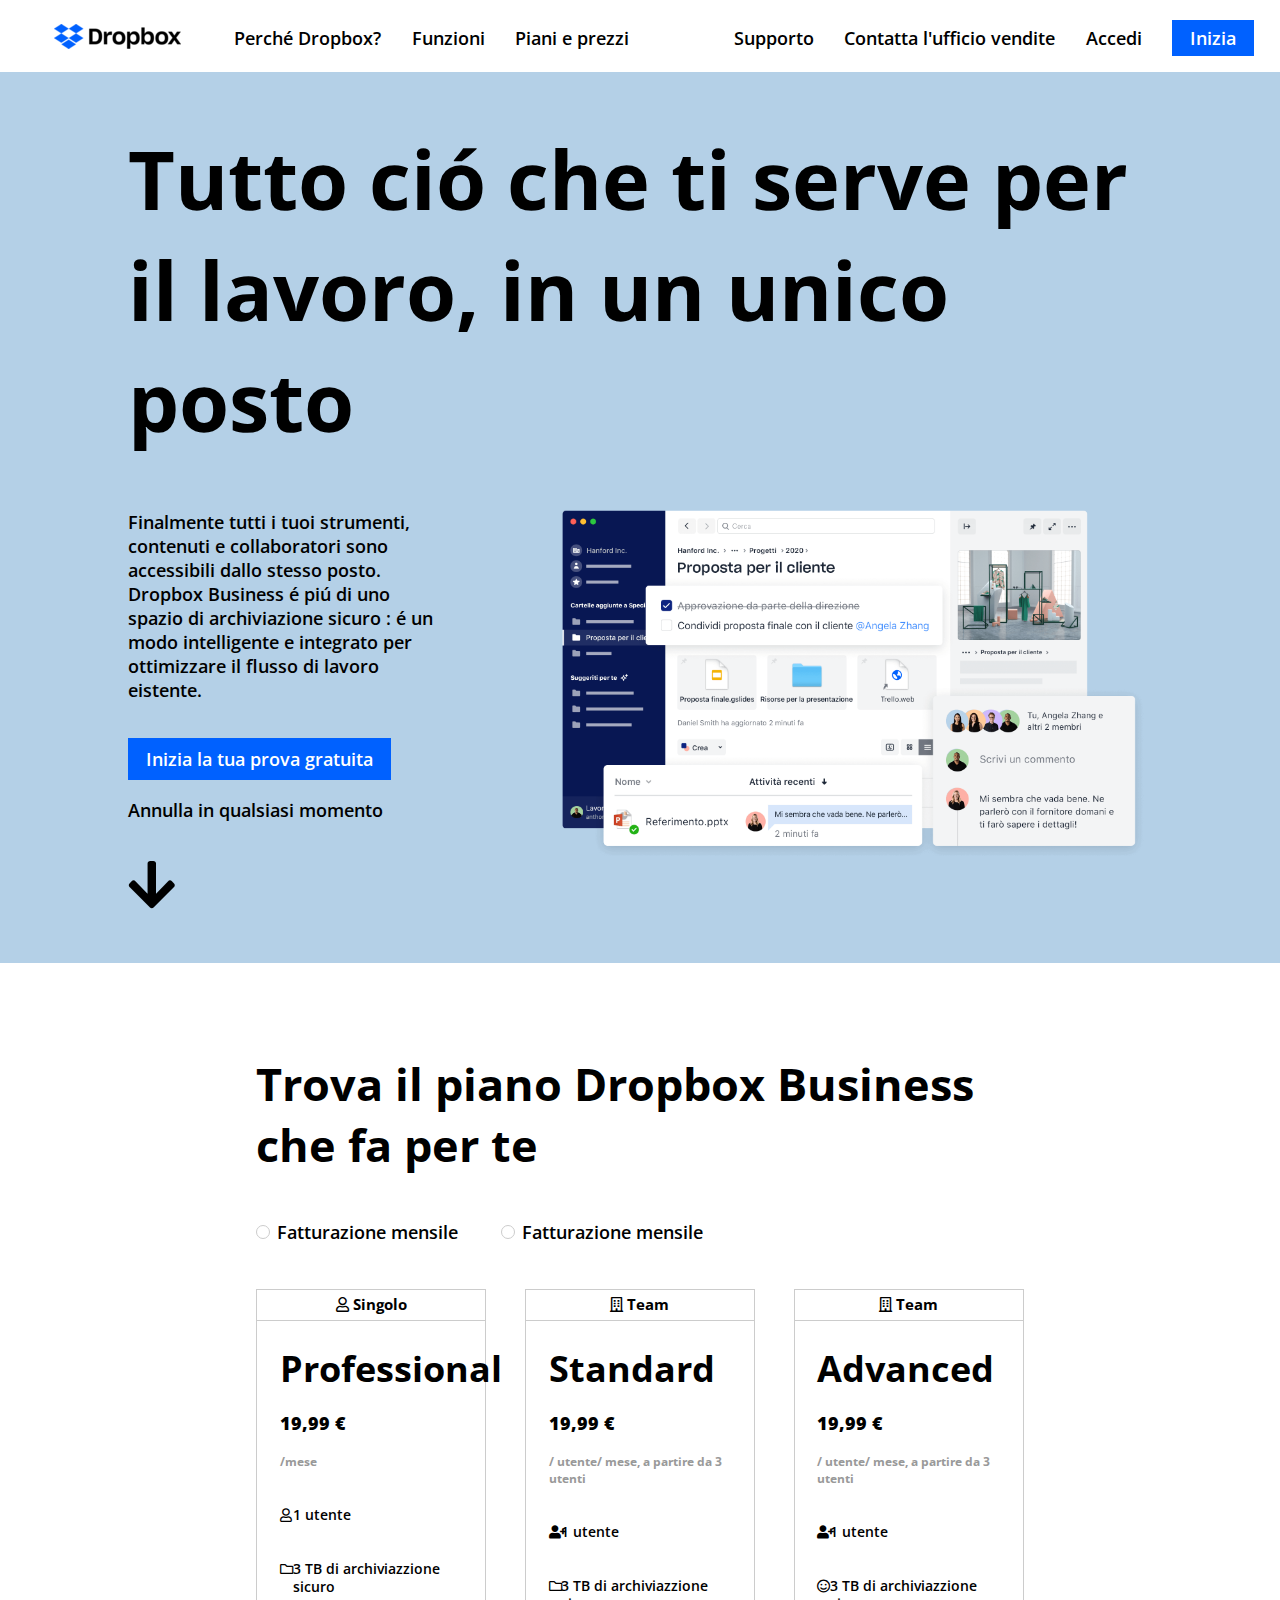
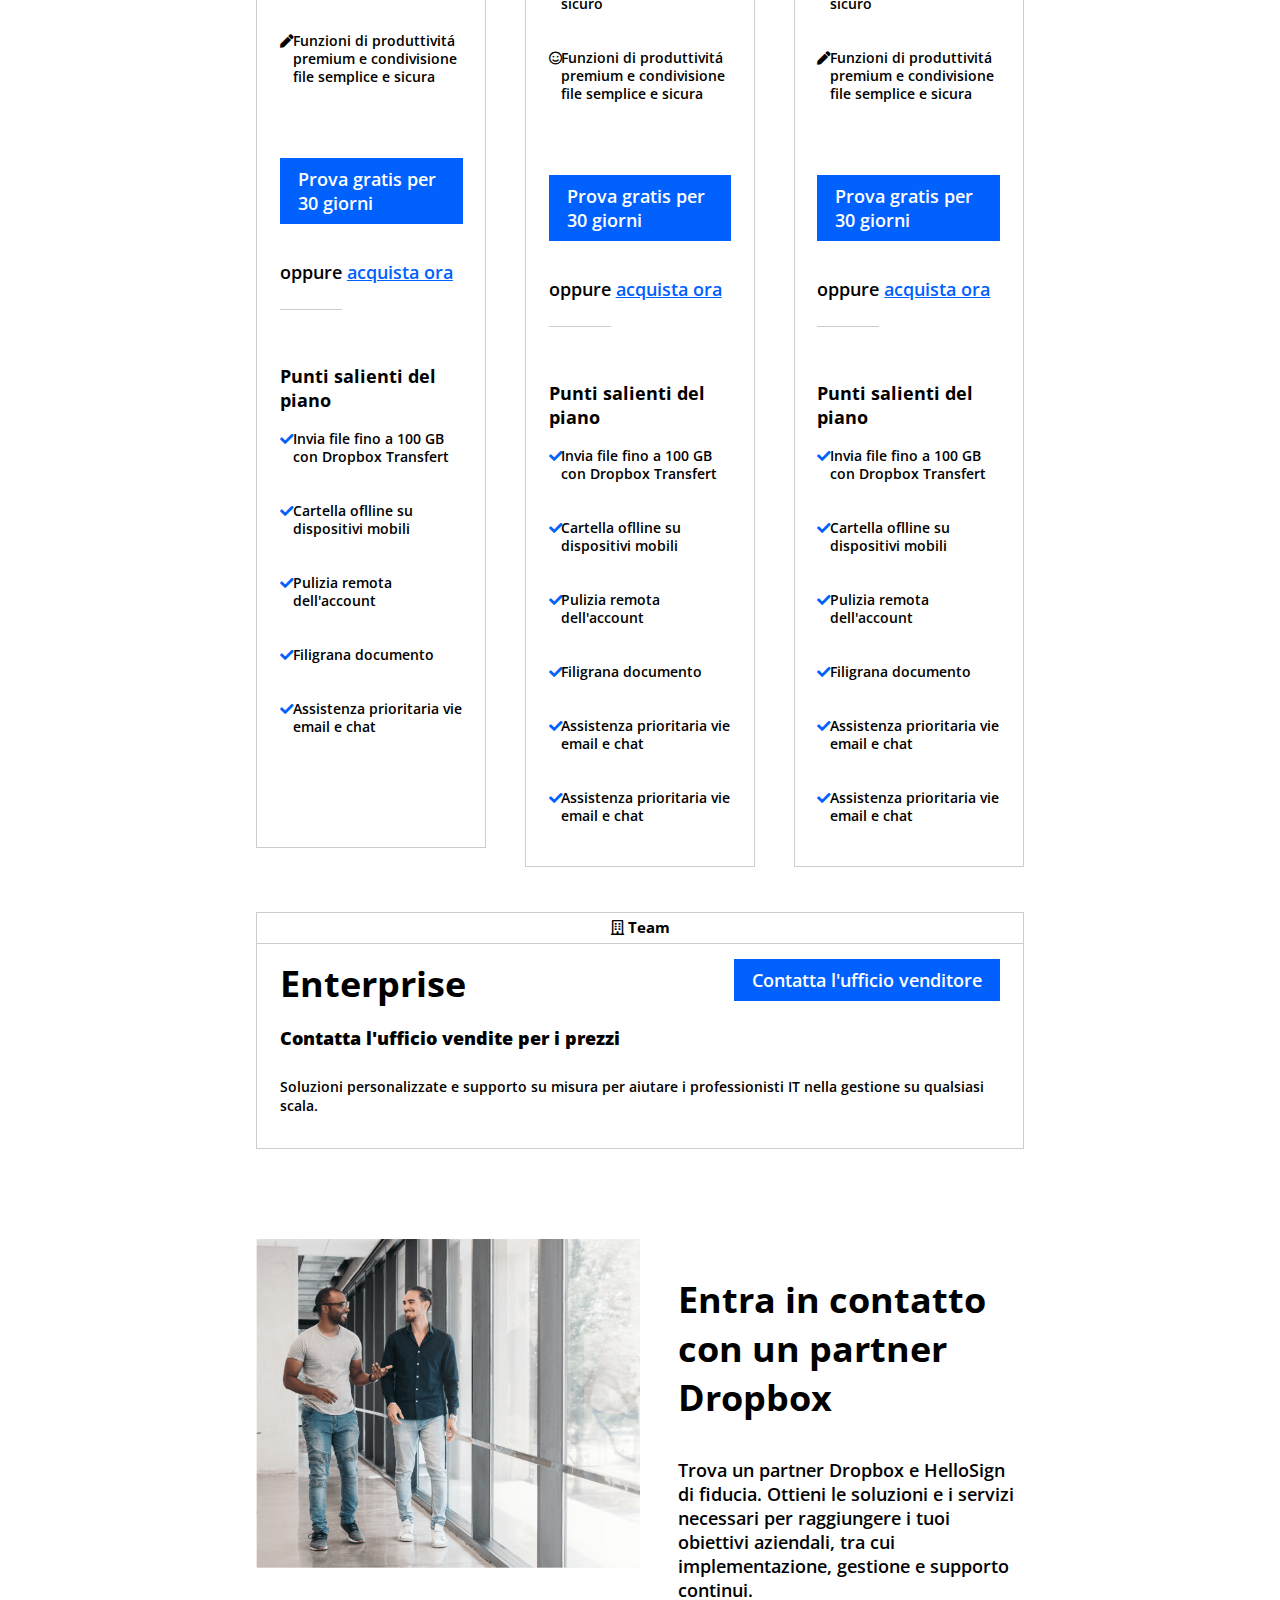
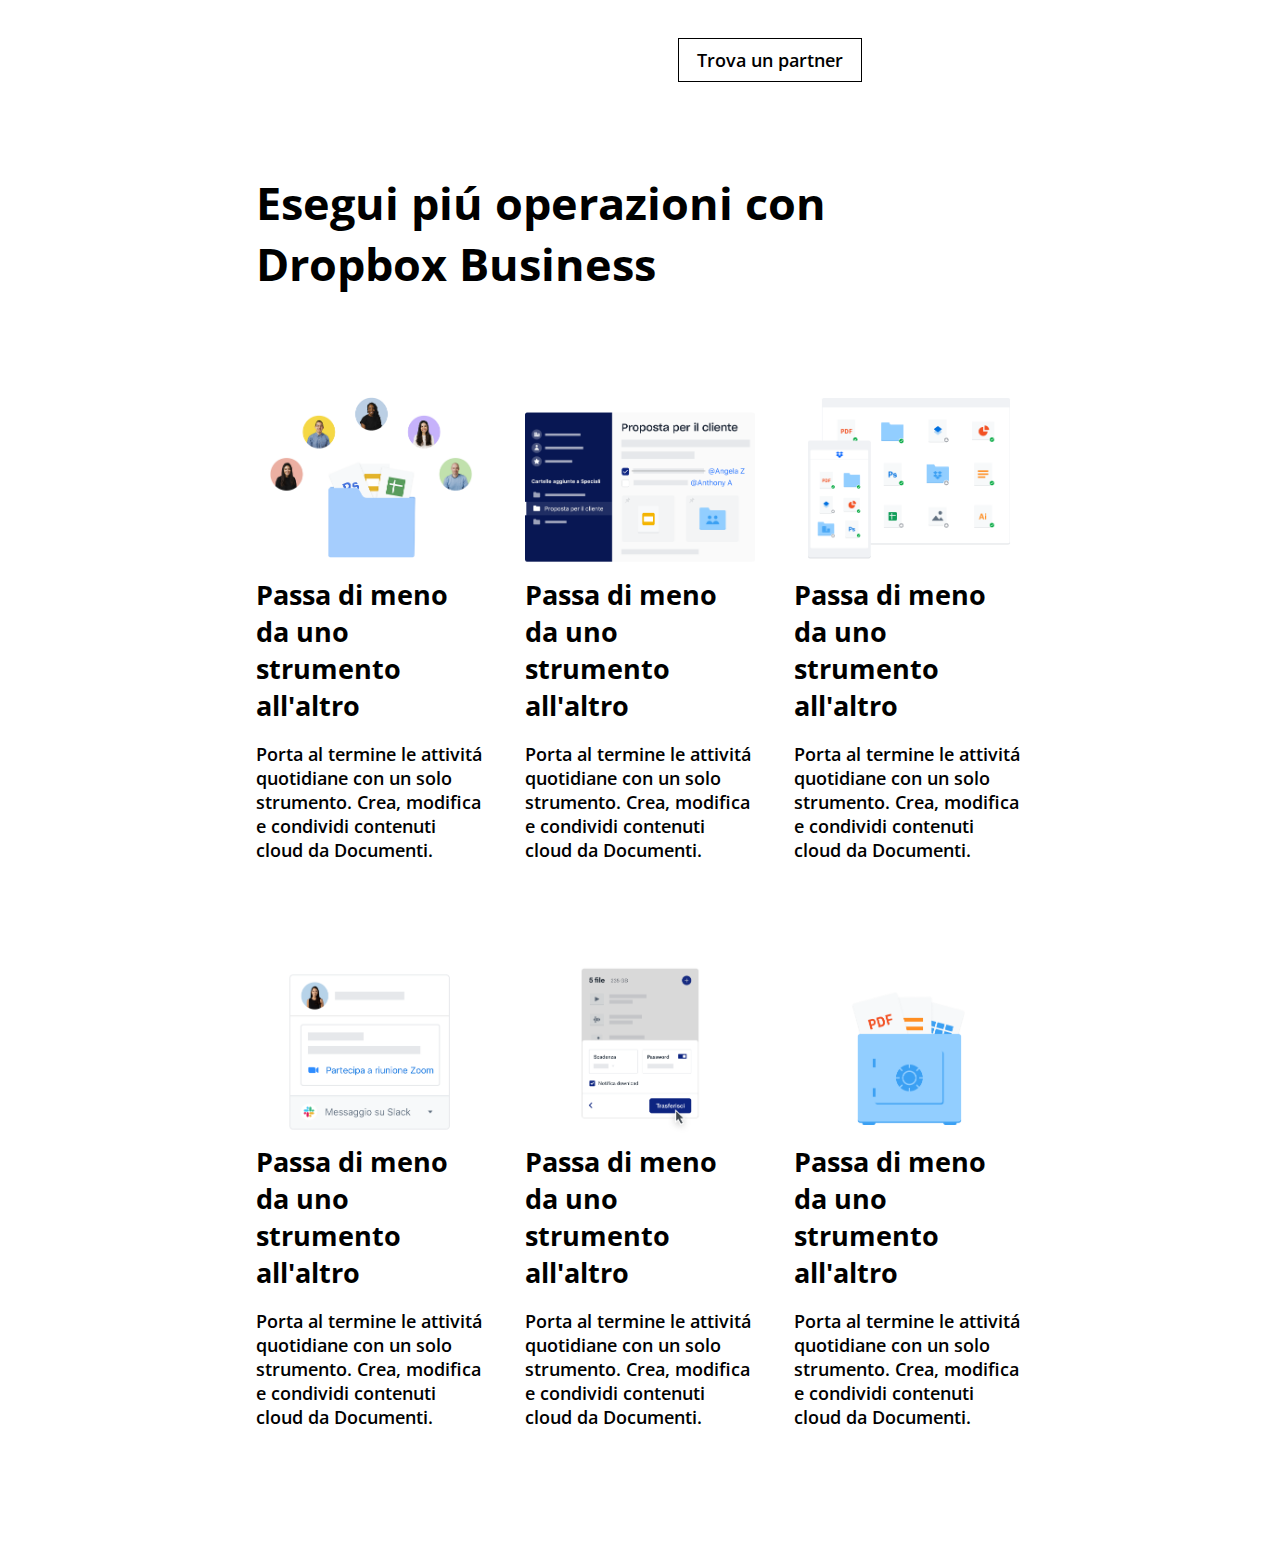
==== index.html @ 260431f2 "sezione funzionalita completa" ====
<!DOCTYPE html>
<html lang="en">
<head>
    <meta charset="UTF-8">
    <meta http-equiv="X-UA-Compatible" content="IE=edge">
    <meta name="viewport" content="width=device-width, initial-scale=1.0">
    <!-- Font by GoogleFonts -->
    <link rel="preconnect" href="https://fonts.googleapis.com">
    <link rel="preconnect" href="https://fonts.gstatic.com" crossorigin>
    <link href="https://fonts.googleapis.com/css2?family=Open+Sans:wght@400;600;700&display=swap" rel="stylesheet">
    <!-- Librerie FontAwsome -->
    <link rel="stylesheet" href="https://cdnjs.cloudflare.com/ajax/libs/font-awesome/5.15.4/css/all.min.css">
    <!-- Collegamento CSS -->
    <link rel="stylesheet" href="css/style.css">
    <title>Dropbox</title>
</head>
<body>

    <!-- Intestazione -->
    <header>

        <!-- Barra di navigazione -->
        <div id="nav-container">

            <nav id="nav" class="clearfix">

                <!-- Logo -->
                <img src="img/logo-small.png" alt="logo" class="logo">
    
                <!-- Menu sinistra -->
                <ul class="left">
                    <li><a href="#">Perch&eacute; Dropbox&quest;</a></li>
                    <li><a href="#">Funzioni</a></li>
                    <li><a href="#">Piani e prezzi</a></li>
                </ul>
    
                <!-- Menu destra -->
                <ul class="right">
                    <li><a href="#">Supporto</a></li>
                    <li><a href="#">Contatta l&apos;ufficio vendite</a></li>
                    <li><a href="#">Accedi</a></li>
                    <!-- Start button -->
                    <li><a href="#" class="button">Inizia</a></li>
                </ul>
    
            </nav>

        </div>

        <!-- Hero -->
        <div id="hero" class="clearfix">

            <h1>Tutto ci&oacute; che ti serve per il lavoro&comma; in un unico posto</h1>

            <div class="float-left">

                <p>Finalmente tutti i tuoi strumenti, contenuti e collaboratori sono accessibili dallo stesso posto&period; Dropbox Business &eacute; pi&uacute; di uno spazio di archiviazione sicuro &colon; &eacute; un modo intelligente e integrato per ottimizzare il flusso di lavoro eistente&period;</p>
                <!-- Start button -->
                <a href="#" class="button start">Inizia la tua prova gratuita</a>
                <p>Annulla in qualsiasi momento</p>
                <!-- Arrow down -->
                <a href="#"><i class="fas fa-arrow-down"></i></a>

            </div>

            <div class="float-right">
                <img src="img/jumbo.png" alt="jumbo">
            </div>

        </div>

    </header>

    <!-- Contenuto pagina -->
    <main>

        <!-- Sezione piani tariffari -->
        <section class="container clearfix">

            <h2>Trova il piano Dropbox Business che fa per te</h2>

            <!-- Checkbox -->
            <div class="checkbox">
                <a href="#"></a>
                <span>Fatturazione mensile</span>
                <a href="#"></a>
                <span>Fatturazione mensile</span>
            </div>

            <!-- Tabelle piani tariffari -->
            <!-- Piano tariffario Professional -->
            <div class="column">

                <!-- Head tabella -->
                <h5><i class="far fa-user"></i> Singolo</h5>

                <!-- Contenuto tabella -->
                <div class="plan">

                    <h3>Professional</h3>
                    <strong>19&comma;99 &euro;</strong>
                    <h6>/mese</h6>

                    <!-- Dati vari tabella -->
                    <div class="clearfix data"><i class="far fa-user"></i><span> 1 utente</span></div>
                    <div class="clearfix data"><i class="far fa-folder"></i><span> 3 TB di archiviazzione sicuro</span></div>
                    <div class="clearfix data"><i class="fas fa-pen"></i><span> Funzioni di produttivit&aacute; premium e condivisione file semplice e sicura</span></div>

                    <!-- Trial button -->
                    <a href="#" class="button trial">Prova gratis per 30 giorni</a>
                    <div class="buy-now"><span>oppure</span> <a href="#">acquista ora</a></div>
                    
                    <!-- Lista punti salienti -->
                    <h4>Punti salienti del piano</h4>
                    <ul>
                        <li class="clearfix data"><i class="fas fa-check"></i><span>Invia file fino a 100 GB con Dropbox Transfert</span></li>
                        <li class="clearfix data"><i class="fas fa-check"></i><span>Cartella oflline su dispositivi mobili</span></li>
                        <li class="clearfix data"><i class="fas fa-check"></i><span>Pulizia remota dell'account</span></li>
                        <li class="clearfix data"><i class="fas fa-check"></i><span>Filigrana documento</span></li>
                        <li class="clearfix data"><i class="fas fa-check"></i><span>Assistenza prioritaria vie email e chat</span></li>                        
                    </ul>

                </div>
                
            </div>

            <!-- Piano tariffario Standard -->
            <div class="column margin">

                <!-- Head tabella -->
                <h5><i class="far fa-building"></i> Team</h5>

                <!-- Contenuto tabella -->
                <div class="plan">

                    <h3>Standard</h3>
                    <strong>19&comma;99 &euro;</strong>
                    <h6>/ utente/ mese&comma; a partire da 3 utenti</h6>

                    <!-- Dati vari tabella -->
                    <div class="clearfix data"><i class="fas fa-user-plus"></i><span> 1 utente</span></div>
                    <div class="clearfix data"><i class="far fa-folder"></i><span> 3 TB di archiviazzione sicuro</span></div>
                    <div class="clearfix data"><i class="far fa-smile"></i><span> Funzioni di produttivit&aacute; premium e condivisione file semplice e sicura</span></div>

                    <!-- Trial button -->
                    <a href="#" class="button trial">Prova gratis per 30 giorni</a>
                    <div class="buy-now"><span>oppure</span> <a href="#">acquista ora</a></div>
                    
                    <!-- Lista punti salienti -->
                    <h4>Punti salienti del piano</h4>
                    <ul>
                        <li class="clearfix data"><i class="fas fa-check"></i><span>Invia file fino a 100 GB con Dropbox Transfert</span></li>
                        <li class="clearfix data"><i class="fas fa-check"></i><span>Cartella oflline su dispositivi mobili</span></li>
                        <li class="clearfix data"><i class="fas fa-check"></i><span>Pulizia remota dell'account</span></li>
                        <li class="clearfix data"><i class="fas fa-check"></i><span>Filigrana documento</span></li>
                        <li class="clearfix data"><i class="fas fa-check"></i><span>Assistenza prioritaria vie email e chat</span></li>                        
                        <li class="clearfix data"><i class="fas fa-check"></i><span>Assistenza prioritaria vie email e chat</span></li>                                                
                    </ul>

                </div>                

            </div>

            <!-- Piano tariffario Advanced -->
            <div class="column">

                <!-- Head tabella -->
                <h5><i class="far fa-building"></i> Team</h5>

                <!-- Contenuto tabella -->
                <div class="plan">

                    <h3>Advanced</h3>
                    <strong>19&comma;99 &euro;</strong>
                    <h6>/ utente/ mese&comma; a partire da 3 utenti</h6>

                    <!-- Dati vari tabella -->
                    <div class="clearfix data"><i class="fas fa-user-plus"></i><span> 1 utente</span></div>
                    <div class="clearfix data"><i class="far fa-smile"></i><span> 3 TB di archiviazzione sicuro</span></div>
                    <div class="clearfix data"><i class="fas fa-pen"></i><span> Funzioni di produttivit&aacute; premium e condivisione file semplice e sicura</span></div>

                    <!-- Trial button -->
                    <a href="#" class="button trial">Prova gratis per 30 giorni</a>
                    <div class="buy-now"><span>oppure</span> <a href="#">acquista ora</a></div>
                    
                    <!-- Lista punti salienti -->
                    <h4>Punti salienti del piano</h4>
                    <ul>
                        <li class="clearfix data"><i class="fas fa-check"></i><span>Invia file fino a 100 GB con Dropbox Transfert</span></li>
                        <li class="clearfix data"><i class="fas fa-check"></i><span>Cartella oflline su dispositivi mobili</span></li>
                        <li class="clearfix data"><i class="fas fa-check"></i><span>Pulizia remota dell'account</span></li>
                        <li class="clearfix data"><i class="fas fa-check"></i><span>Filigrana documento</span></li>
                        <li class="clearfix data"><i class="fas fa-check"></i><span>Assistenza prioritaria vie email e chat</span></li>                        
                        <li class="clearfix data"><i class="fas fa-check"></i><span>Assistenza prioritaria vie email e chat</span></li>                        
                    </ul>

                </div>                

            </div>

            <!-- Contatti info prezzi -->
            <div class="column special">

                <!-- Head tabella -->
                <h5><i class="far fa-building"></i> Team</h5>

                <!-- Contenuto tabella -->
                <div class="plan special clearfix">

                    <!-- Contact button -->
                    <a href="#" class="button contact">Contatta l&apos;ufficio venditore</a>

                    <h3>Enterprise</h3>
                    <strong>Contatta l&apos;ufficio vendite per i prezzi</strong>
                    <p>Soluzioni personalizzate e supporto su misura per aiutare i professionisti IT nella gestione su qualsiasi scala&period;</p>

                </div>

            </div>

        </section>

        <!-- Sezione contatti partner -->
        <section class="container clearfix">

            <img class="partner-img" src="img/partner.png" alt="partner">

            <div class="partner-text">

                <h3>Entra in contatto con un partner Dropbox</h3>
                <p>Trova un partner Dropbox e HelloSign di fiducia&period; Ottieni le soluzioni e i servizi necessari per raggiungere i tuoi obiettivi aziendali&comma; tra cui implementazione&comma; gestione e supporto continui&period;</p>
                <!-- Partner button -->
                <a href="#" class="button partner">Trova un partner</a>  

            </div>

        </section>

        <!-- Sezione funzionalita -->
        <section class="container">

            <h2>Esegui pi&uacute; operazioni con Dropbox Business</h2>

            <!-- Prima riga features -->
            <div class="clearfix">

                <!-- Prima feature -->
                <div class="column box">

                    <img src="img/business-feature-switching-tools.png" alt="img1">

                    <h3>Passa di meno da uno strumento all&apos;altro</h3>
                    <p>Porta al termine le attivit&aacute; quotidiane con un solo strumento&period; Crea&comma; modifica e condividi contenuti cloud da Documenti&period;</p>

                </div>
                
                <!-- Seconda feature -->
                <div class="column box margin">

                    <img src="img/business-feature-coordinate-it.png" alt="img2">

                    <h3>Passa di meno da uno strumento all&apos;altro</h3>
                    <p>Porta al termine le attivit&aacute; quotidiane con un solo strumento&period; Crea&comma; modifica e condividi contenuti cloud da Documenti&period;</p>

                </div>     
                
                <!-- Terza feature -->
                <div class="column box">

                    <img src="img/business-feature-multi-device.png" alt="img3">

                    <h3>Passa di meno da uno strumento all&apos;altro</h3>
                    <p>Porta al termine le attivit&aacute; quotidiane con un solo strumento&period; Crea&comma; modifica e condividi contenuti cloud da Documenti&period;</p>

                </div> 
            
            </div>  


            <!-- Seconda riga features -->
            <div class="clearfix">

                <!-- Quarta feature -->
                <div class="column box">

                    <img src="img/business-feature-integrations-it.png" alt="img4">

                    <h3>Passa di meno da uno strumento all&apos;altro</h3>
                    <p>Porta al termine le attivit&aacute; quotidiane con un solo strumento&period; Crea&comma; modifica e condividi contenuti cloud da Documenti&period;</p>

                </div>
                
                <!-- Quinta feature -->
                <div class="column box margin">

                    <img src="img/business-feature-send-files-it.png" alt="img5">

                    <h3>Passa di meno da uno strumento all&apos;altro</h3>
                    <p>Porta al termine le attivit&aacute; quotidiane con un solo strumento&period; Crea&comma; modifica e condividi contenuti cloud da Documenti&period;</p>

                </div>     
                
                <!-- Sesta feature -->
                <div class="column box">

                    <img src="img/business-feature-security.png" alt="img6">

                    <h3>Passa di meno da uno strumento all&apos;altro</h3>
                    <p>Porta al termine le attivit&aacute; quotidiane con un solo strumento&period; Crea&comma; modifica e condividi contenuti cloud da Documenti&period;</p>

                </div> 
            
            </div>             
            
        </section>

    </main>

    <!-- Footer -->
    <footer>

    </footer>
    
</body>
</html>
---- css/style.css ----
/* Stile pagina */
* {
    margin: 0;
    padding: 0;
    box-sizing: border-box;
}

body {
    font-family: 'Open Sans', sans-serif;
    font-size: 2vh;
    font-weight: 600;
}

.clearfix {
    content: "";
    display: table;
    clear: both;
}

.button {
    display: inline-block;
    padding: 0.5em 1em;
    text-decoration: none;
    color: #fff;
    background-color: #0061ff;
}

/* Stile header */

/* Stile barra di navigazione */
#nav-container {
    height: 8vh;
    position: relative;
}

#nav {
    width: 100%;
    line-height: 8vh;
    background-color: #fff;
    vertical-align: middle;
    padding: 0 2%;  
    position: fixed;
    z-index: 999;
}

#nav ul {
    list-style-type: none;
}

#nav ul li {
    display: inline-block;
}

#nav ul li a {
    text-decoration: none;
    color: #000;
    margin-left: 2vw;
    height: 100%;
    line-height: 100%;
    vertical-align: middle;
}

#nav .button {
    background-color: #0061ff;
    color: #fff;
}

#nav .logo {
    float: left;
    height: 4vh;
    margin: 2vh 0;
    object-fit: none;
}

#nav .left {
    float: left;
}

#nav .right {
    float: right;
}

/* Stile hero */
#hero {
    width: 100%;
    height: 75vh;
    background-color: #b4d0e7;
    padding: 4% 10%;
}

#hero h1 {
    font-size: 4.5em;
    margin-bottom: 4vh;
}

#hero .float-left {
    float: left;
    width: 30%;
}

#hero .float-right {
    float: right;
    width: 60%;
    position: relative;
}

#hero p {
    margin-top: 2vh;
    margin-bottom: 4vh;
}

#hero img {
    margin-top: 2vh;
    width: 100%;
    height: auto;
    object-fit: cover;
    position: absolute;
}

.fa-arrow-down {
    font-size: 3em;
    color: #000;
}

/* Stile contenuto */
.container {
    width: 60%;
    margin: 10vh auto;
}

.container h2 {
    font-size: 2.5em;
    margin-bottom: 5vh;
}

/* Stile checkbox */
.checkbox a {
    display: inline-block;
    padding: 6px;
    height: 4px;
    border: 1px solid #ccc;
    border-radius: 10px;
    color: #fff;
    margin-right: 2px;
}

.checkbox a:focus {
    padding: 3px;
    border: 4px solid #0061ff;
}

.checkbox span {
    margin-right: 3vw;
}

/* Stile tabelle piani tariffari */

.column {
    margin-top: 5vh;
    float: left;
    width: 30%;
    border: 1px solid #ccc;
    /* height: 130vh; */
}

.column.margin {
    margin: 5vh 5%;
}

.column.special {
    margin-top: 0;
    width: 100%;
}

.column > h5 {
    text-align: center;
    line-height: 2em;
    border-bottom: 1px solid #ccc;   
}

/* Stile testo tabelle piani tariffari */
.plan {
    width: 80%;
    min-height: 120vh;
    margin: 10% auto;
}

.plan *{
    margin-bottom: 2vh;
}
.plan h3 {
    font-size: 2em;
}

.plan h6 {
    margin-top: 2vh;
    margin-bottom: 4vh;
    color: #999;
}

.plan .data {
    width: 100%;
    font-size: 0.75em;
}

.data i {
    display: inline-block;
    width: 7%;
    margin-top: 0.25em;
    float: left;
}

.data span {
    display: inline-block;
    width: 93%;
    float: left;
}

.trial {
    margin: 4vh 0;
}

.buy-now span {
    display: inline-block;
    height: 50px;
    border-bottom: 1px solid #ccc;
}

.buy-now a {
    color: #0061ff;
}

.plan h4 {
    margin-top: 4vh;
}

.plan ul {
    list-style-type: none;   
}

.plan ul li i {
    color: #0061ff;
}

/* Stile tabella contatti info prezzi */
.plan.special {
    width: 94%;
    min-height: 10vh;
    margin: 2% auto;
}

.plan.special p {
    margin-top: 3vh;
    font-size: 0.80em;
}

.plan.special .contact {
    float: right;
}

/* Stile sezione contatti partner */
.partner-img {
    float: left;
    width: 50%;
    height: auto;
}

.partner-text {
    float: right;
    width: 45%;
}

.partner-text *{
    margin-top: 4vh;
}

.partner-text h3 {
    font-size: 2em;
}

.button.partner {
    background-color: #fff;
    color: #000;
    border: 1px solid #000;
}

/* Stile sezione funzionalita */
.column.box {
    border: none;
}

.box img {
    width: 100%;
    height: auto;
}

.box h3 {
    font-size: 1.5em;
    margin-bottom: 2vh;
}
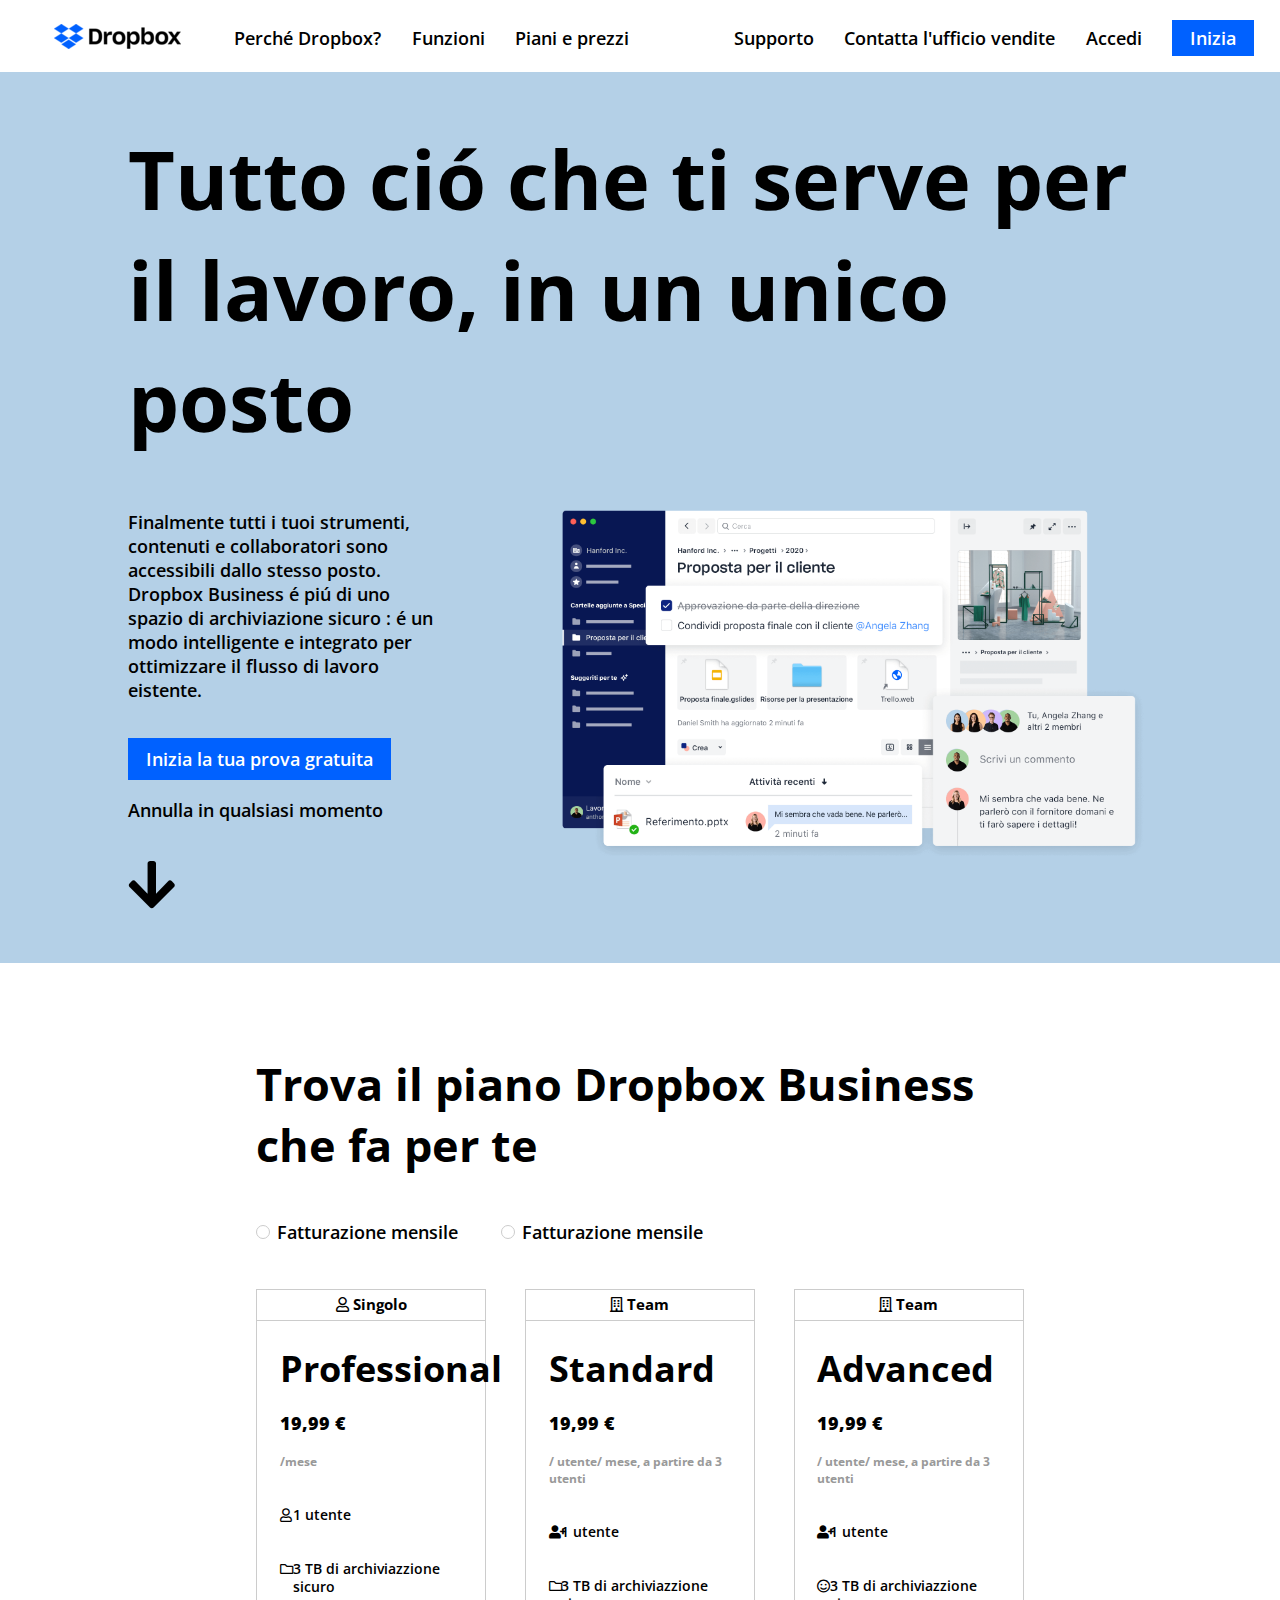
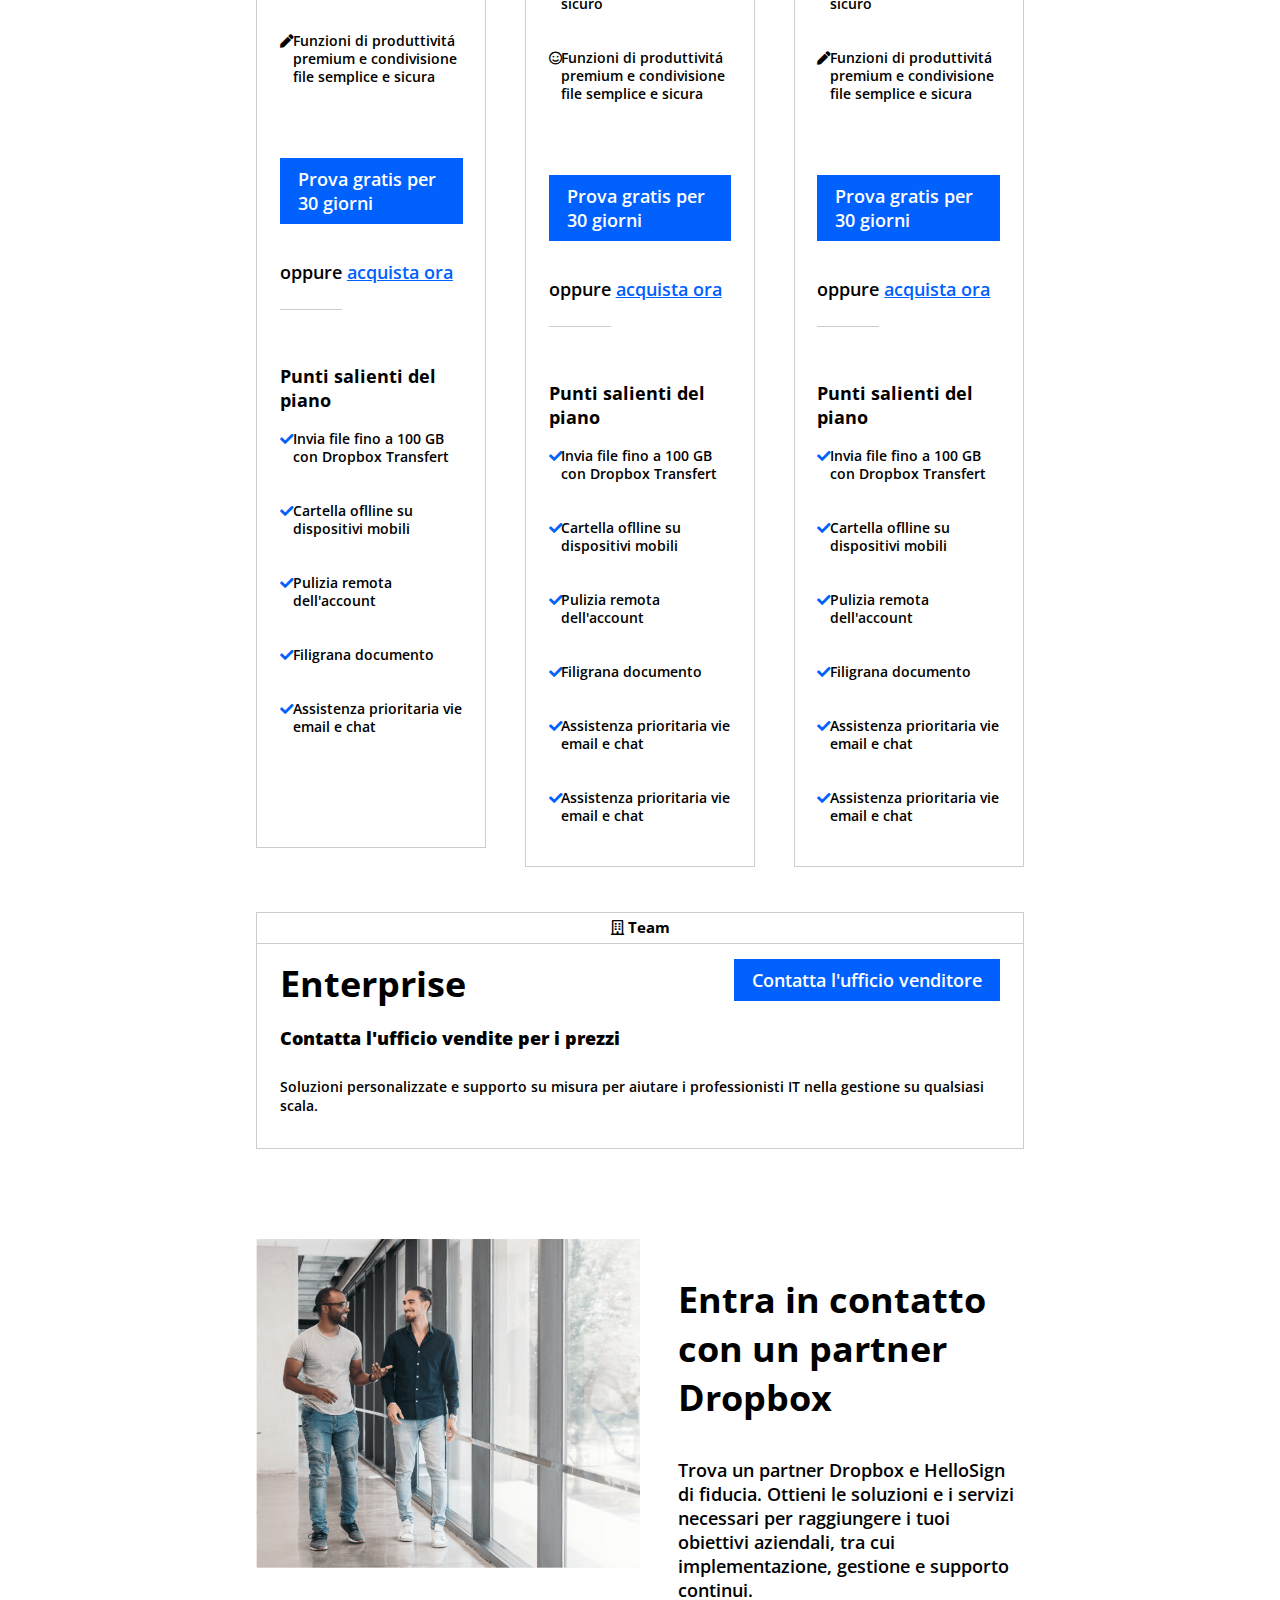
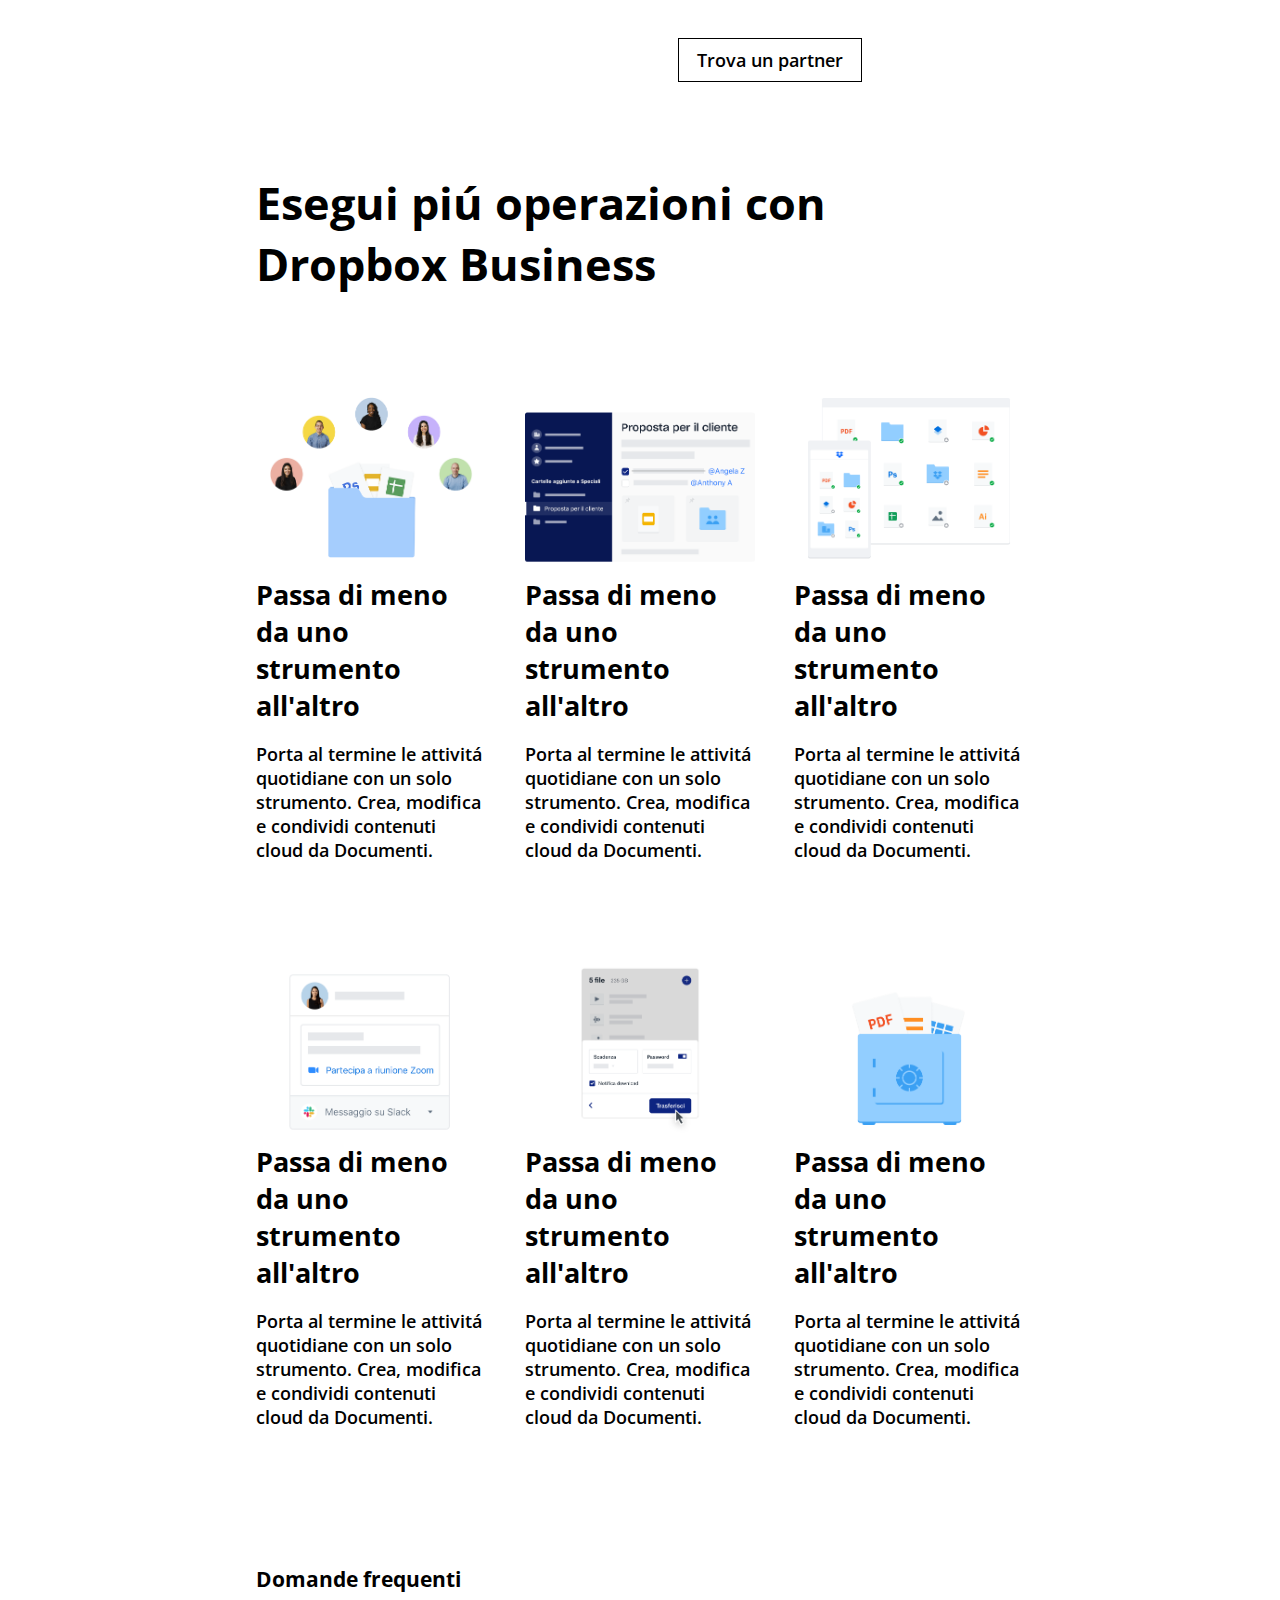
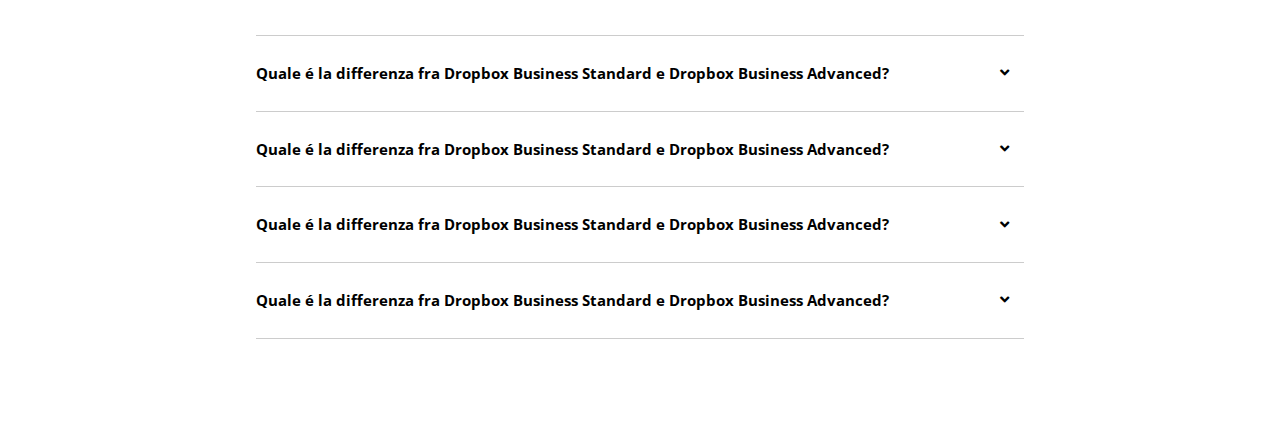
==== commit 82274c73: "sezione FAQ completa" ====
--- a/index.html
+++ b/index.html
@@ -311,7 +311,25 @@
                 </div> 
             
             </div>             
-            
+
+        </section>
+
+        <!-- Sezione aziende clienti -->
+        <section>
+
+        </section>
+
+        <!-- Sezione FAQ -->
+        <section class="container faq">
+
+            <h3>Domande frequenti</h3>
+
+            <!-- Lista domande -->
+            <h5>Quale &eacute; la differenza fra Dropbox Business Standard e Dropbox Business Advanced&quest;<i class="fas fa-angle-down"></i></h5>
+            <h5>Quale &eacute; la differenza fra Dropbox Business Standard e Dropbox Business Advanced&quest;<i class="fas fa-angle-down"></i></h5>
+            <h5>Quale &eacute; la differenza fra Dropbox Business Standard e Dropbox Business Advanced&quest;<i class="fas fa-angle-down"></i></h5>
+            <h5>Quale &eacute; la differenza fra Dropbox Business Standard e Dropbox Business Advanced&quest;<i class="fas fa-angle-down"></i></h5>
+
         </section>
 
     </main>
--- a/css/style.css
+++ b/css/style.css
@@ -298,3 +298,22 @@
     font-size: 1.5em;
     margin-bottom: 2vh;
 }
+
+/* Stile sezione FAQ */
+.faq h3 {
+    padding-bottom: 2em;
+    border-bottom: 1px solid #ccc; 
+}
+
+.faq h5 {
+    line-height: 5em;
+    border-bottom: 1px solid #ccc; 
+    position: relative;
+}
+
+.faq i {
+    position: absolute;
+    right: 2%;
+    top: 50%;
+    transform: translate(0, -50%);
+}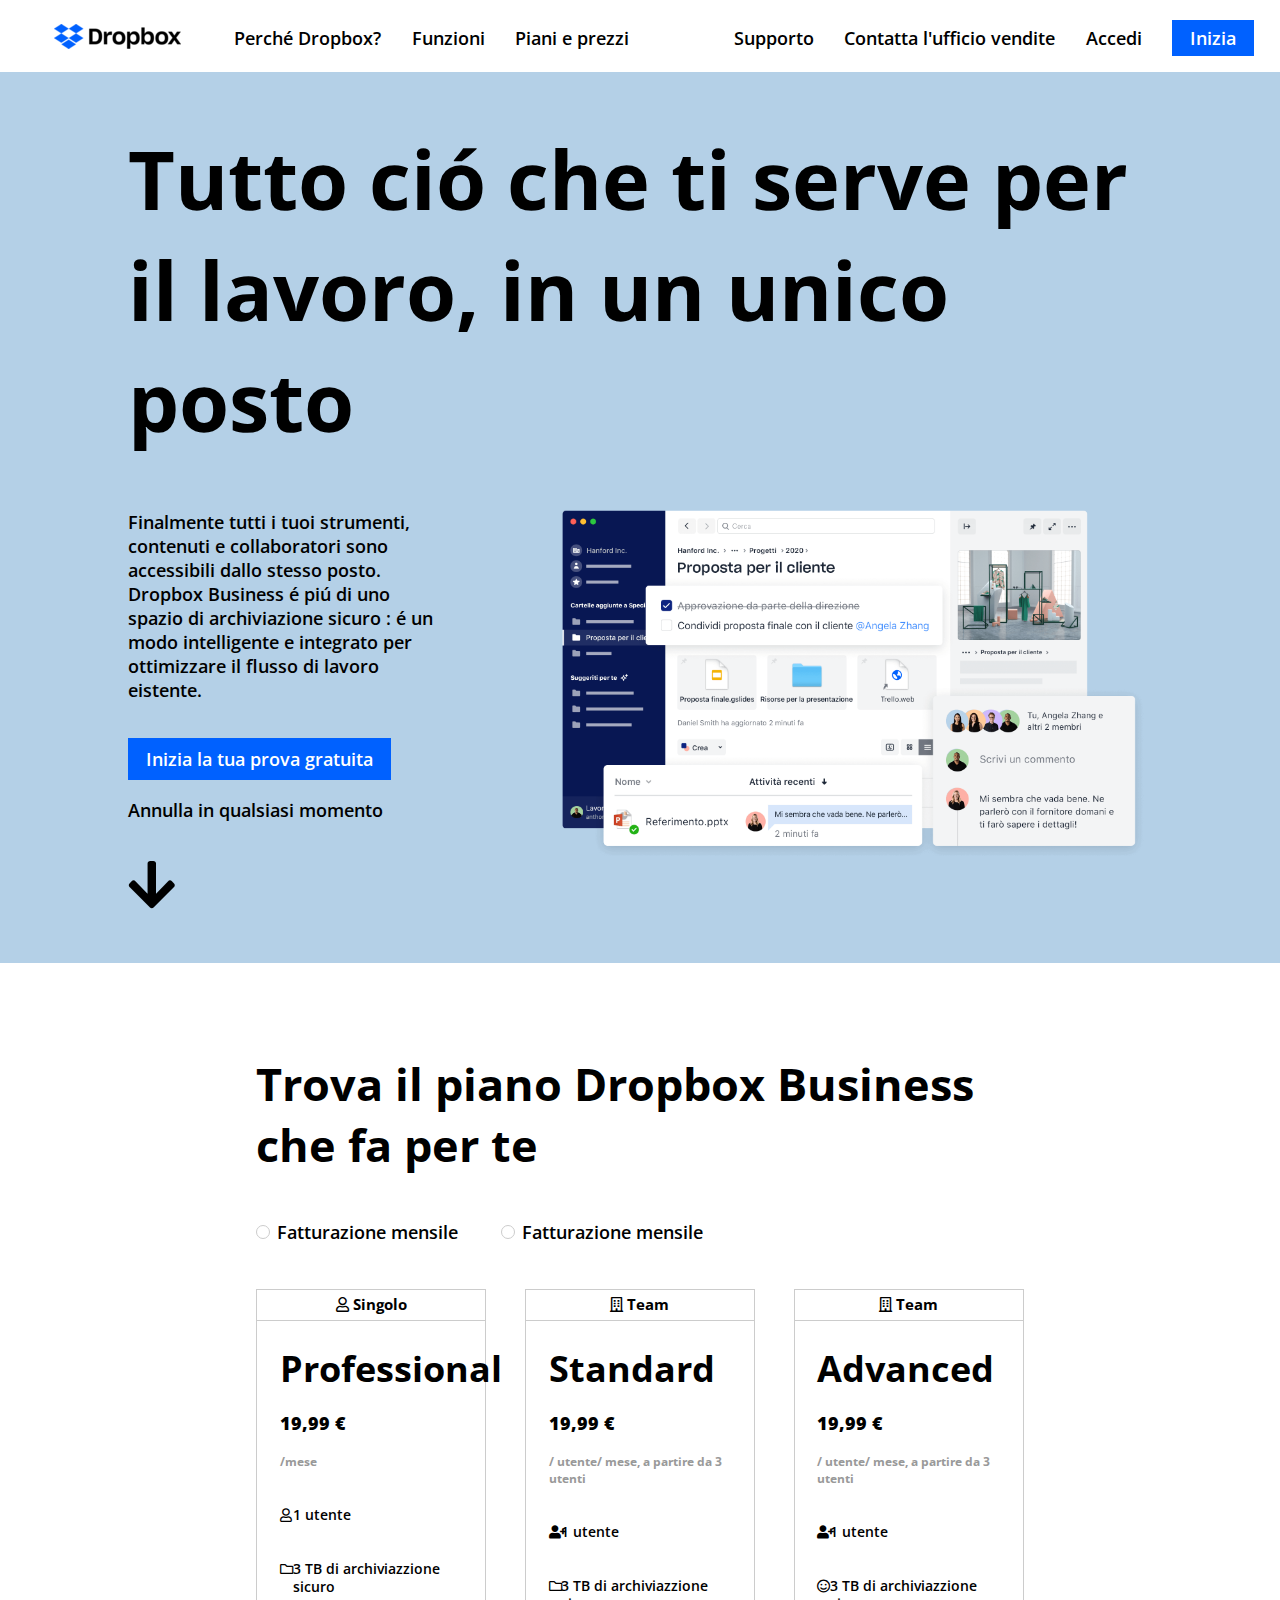
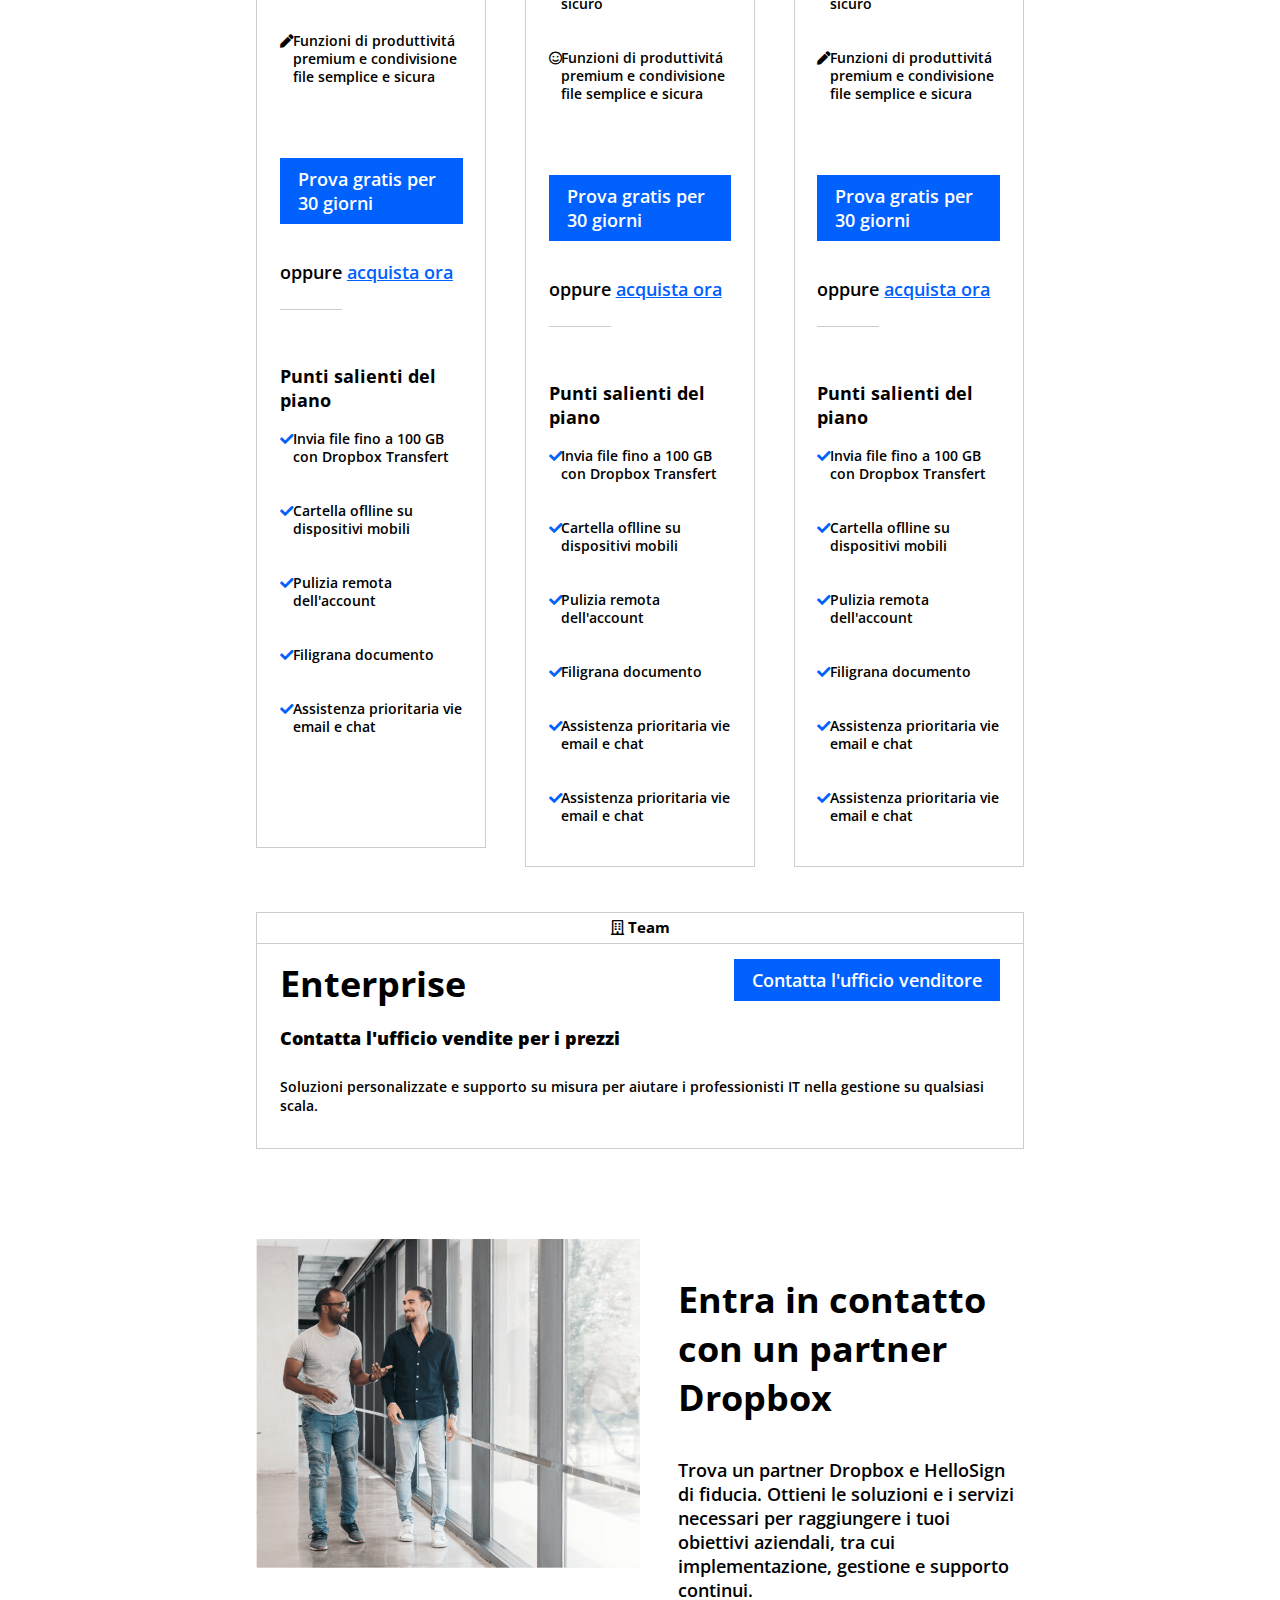
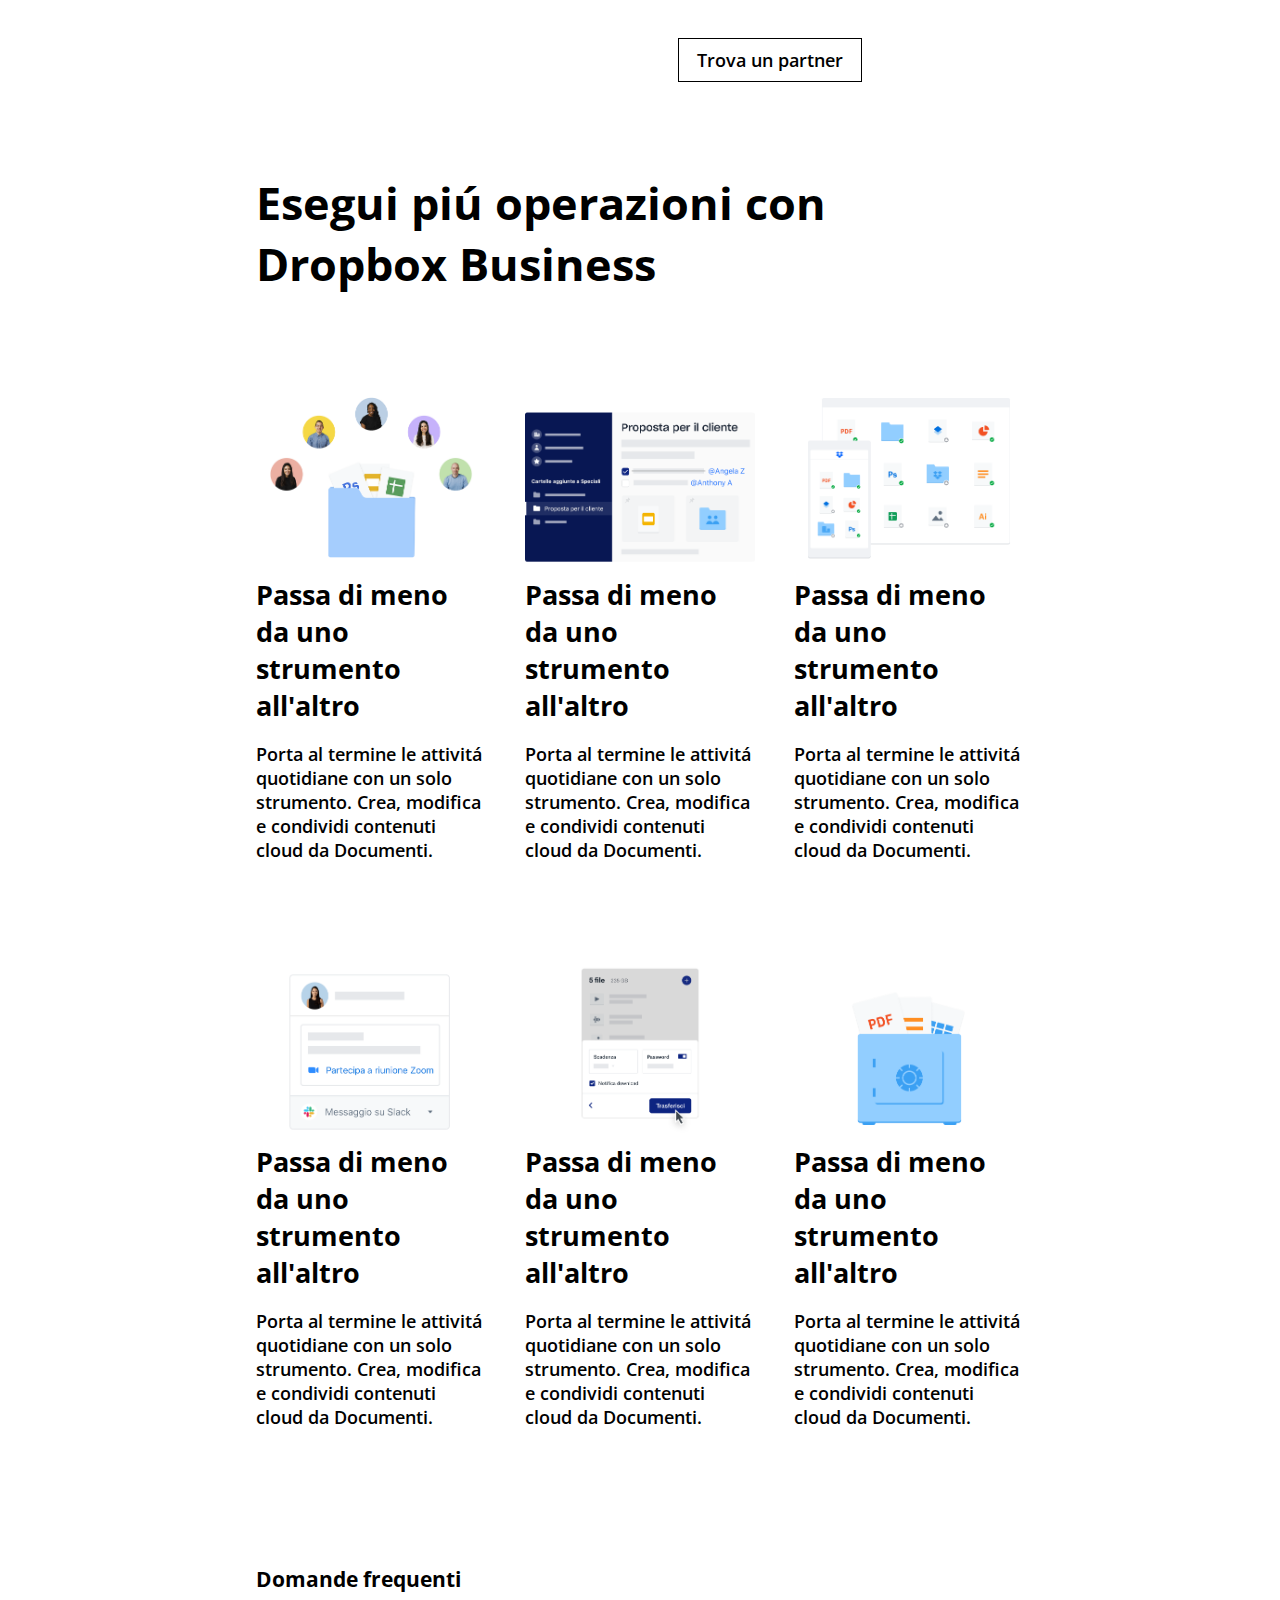
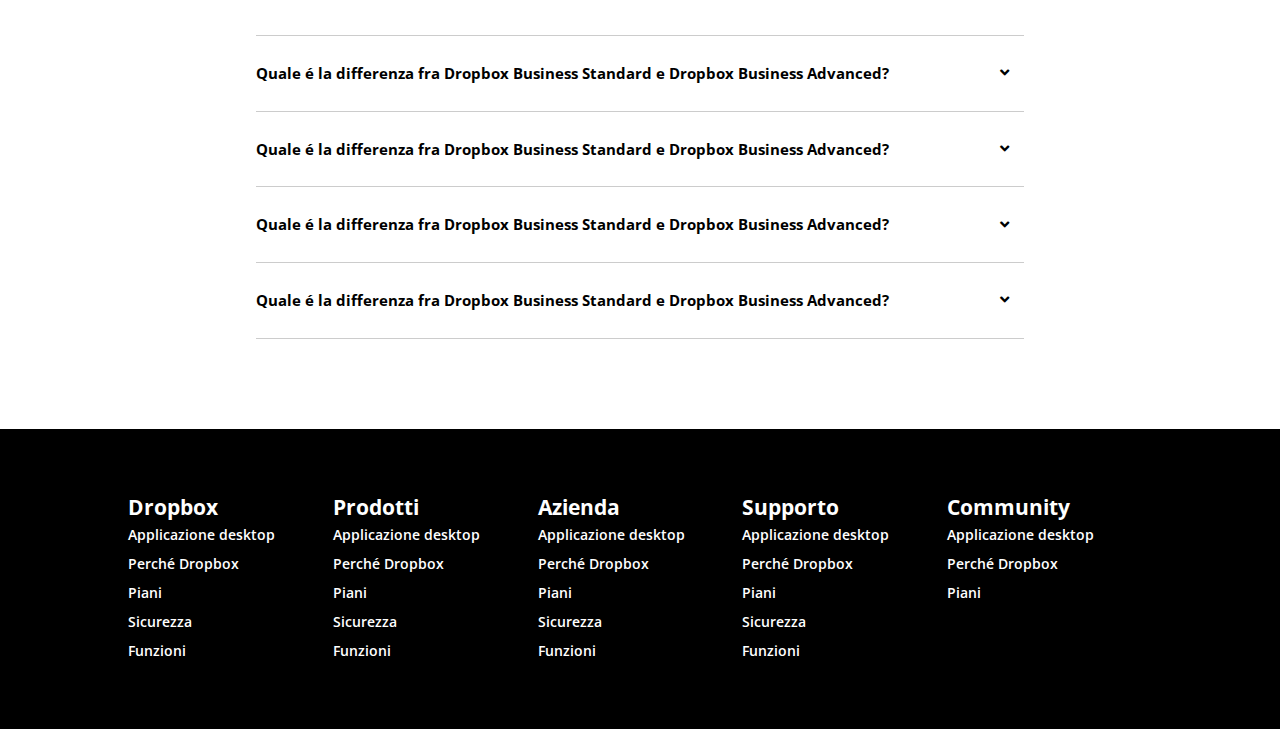
==== commit 9886d7e2: "prima parte footer completa" ====
--- a/index.html
+++ b/index.html
@@ -337,6 +337,59 @@
     <!-- Footer -->
     <footer>
 
+        <!-- Liste link footer -->
+        <div id="foot" class="clearfix">
+
+            <!-- Dropbox -->
+            <ul>
+                <li><h3>Dropbox</h3></li>
+                <li><a href="#">Applicazione desktop</a></li>
+                <li><a href="#">Perch&eacute; Dropbox</a></li>
+                <li><a href="#">Piani</a></li>
+                <li><a href="#">Sicurezza</a></li>
+                <li><a href="#">Funzioni</a></li>
+            </ul>
+
+            <!-- Prodotti -->
+            <ul>
+                <li><h3>Prodotti</h3></li>
+                <li><a href="#">Applicazione desktop</a></li>
+                <li><a href="#">Perch&eacute; Dropbox</a></li>
+                <li><a href="#">Piani</a></li>
+                <li><a href="#">Sicurezza</a></li>
+                <li><a href="#">Funzioni</a></li>
+            </ul>
+
+            <!-- Azienda -->
+            <ul>
+                <li><h3>Azienda</h3></li>
+                <li><a href="#">Applicazione desktop</a></li>
+                <li><a href="#">Perch&eacute; Dropbox</a></li>
+                <li><a href="#">Piani</a></li>
+                <li><a href="#">Sicurezza</a></li>
+                <li><a href="#">Funzioni</a></li>
+            </ul>
+
+            <!-- Supporto -->
+            <ul>
+                <li><h3>Supporto</h3></li>
+                <li><a href="#">Applicazione desktop</a></li>
+                <li><a href="#">Perch&eacute; Dropbox</a></li>
+                <li><a href="#">Piani</a></li>
+                <li><a href="#">Sicurezza</a></li>
+                <li><a href="#">Funzioni</a></li>
+            </ul>
+
+            <!-- Community -->
+            <ul>
+                <li><h3>Community</h3></li>
+                <li><a href="#">Applicazione desktop</a></li>
+                <li><a href="#">Perch&eacute; Dropbox</a></li>
+                <li><a href="#">Piani</a></li>
+            </ul>
+
+        </div>
+
     </footer>
     
 </body>
--- a/css/style.css
+++ b/css/style.css
@@ -204,14 +204,12 @@
 }
 
 .data i {
-    display: inline-block;
     width: 7%;
     margin-top: 0.25em;
     float: left;
 }
 
 .data span {
-    display: inline-block;
     width: 93%;
     float: left;
 }
@@ -316,4 +314,29 @@
     right: 2%;
     top: 50%;
     transform: translate(0, -50%);
+}
+
+/* Stile footer */
+footer {
+    background-color: #000;
+    padding: 5% 10%;
+}
+
+/* Stile liste link */
+#foot {
+    width: 100%;
+}
+
+#foot ul {
+    list-style-type: none;
+    float: left;
+    width: 20%;
+    color: #fff;
+    line-height: 1.5em;
+}
+
+#foot ul li a{
+    text-decoration: none;
+    color: #fff;
+    font-size: 0.75em;
 }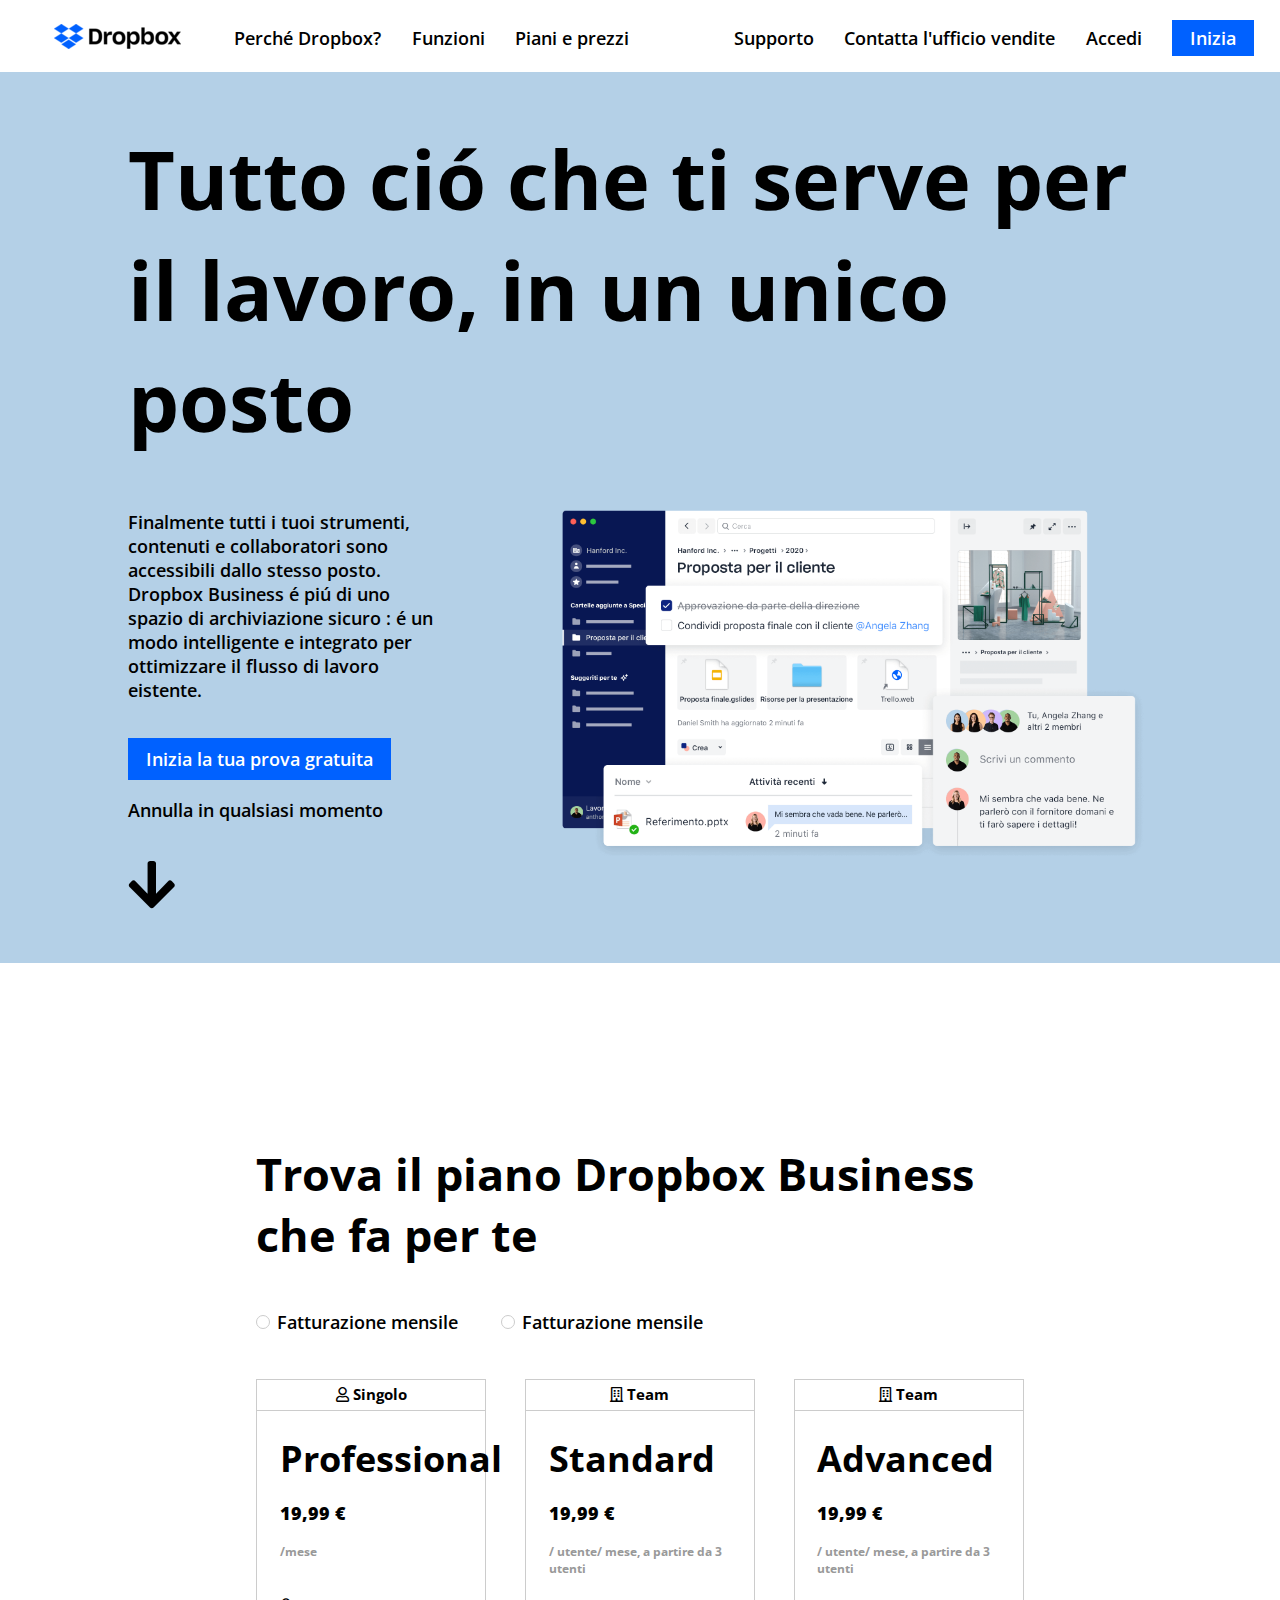
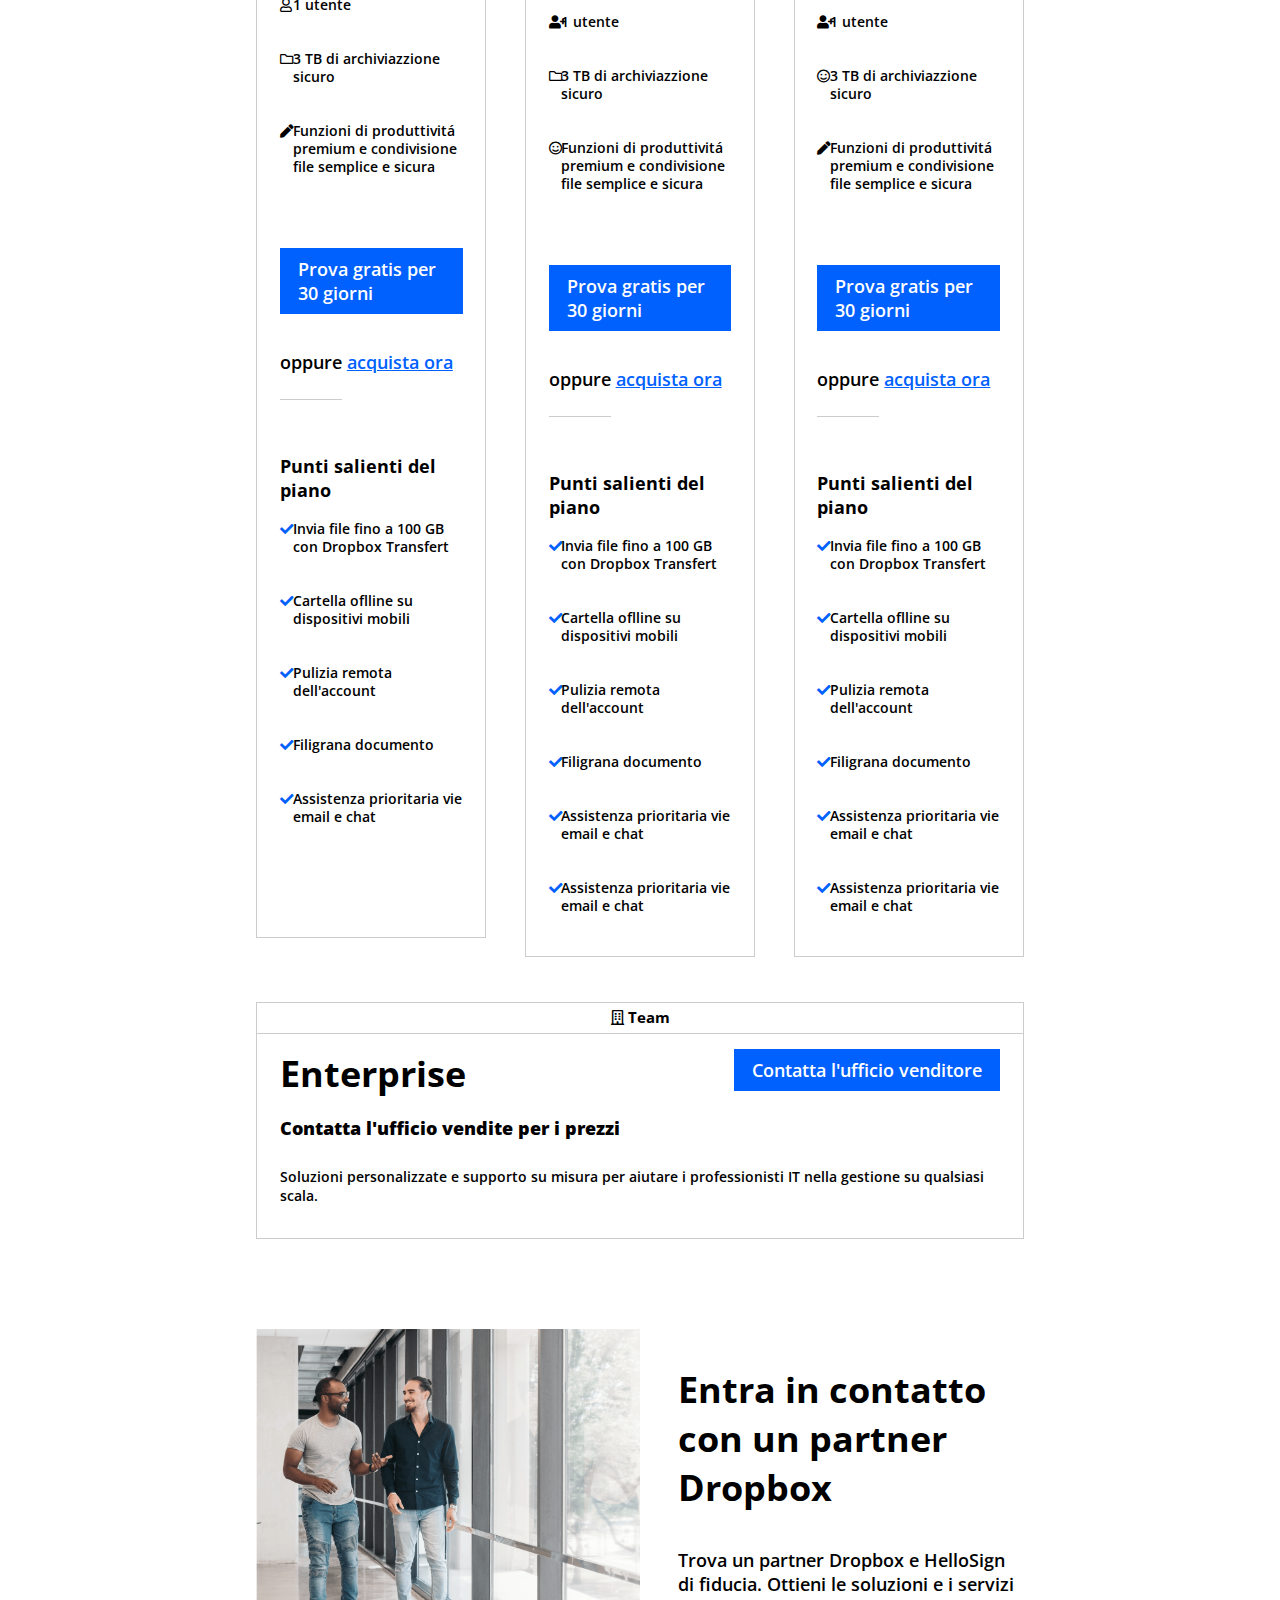
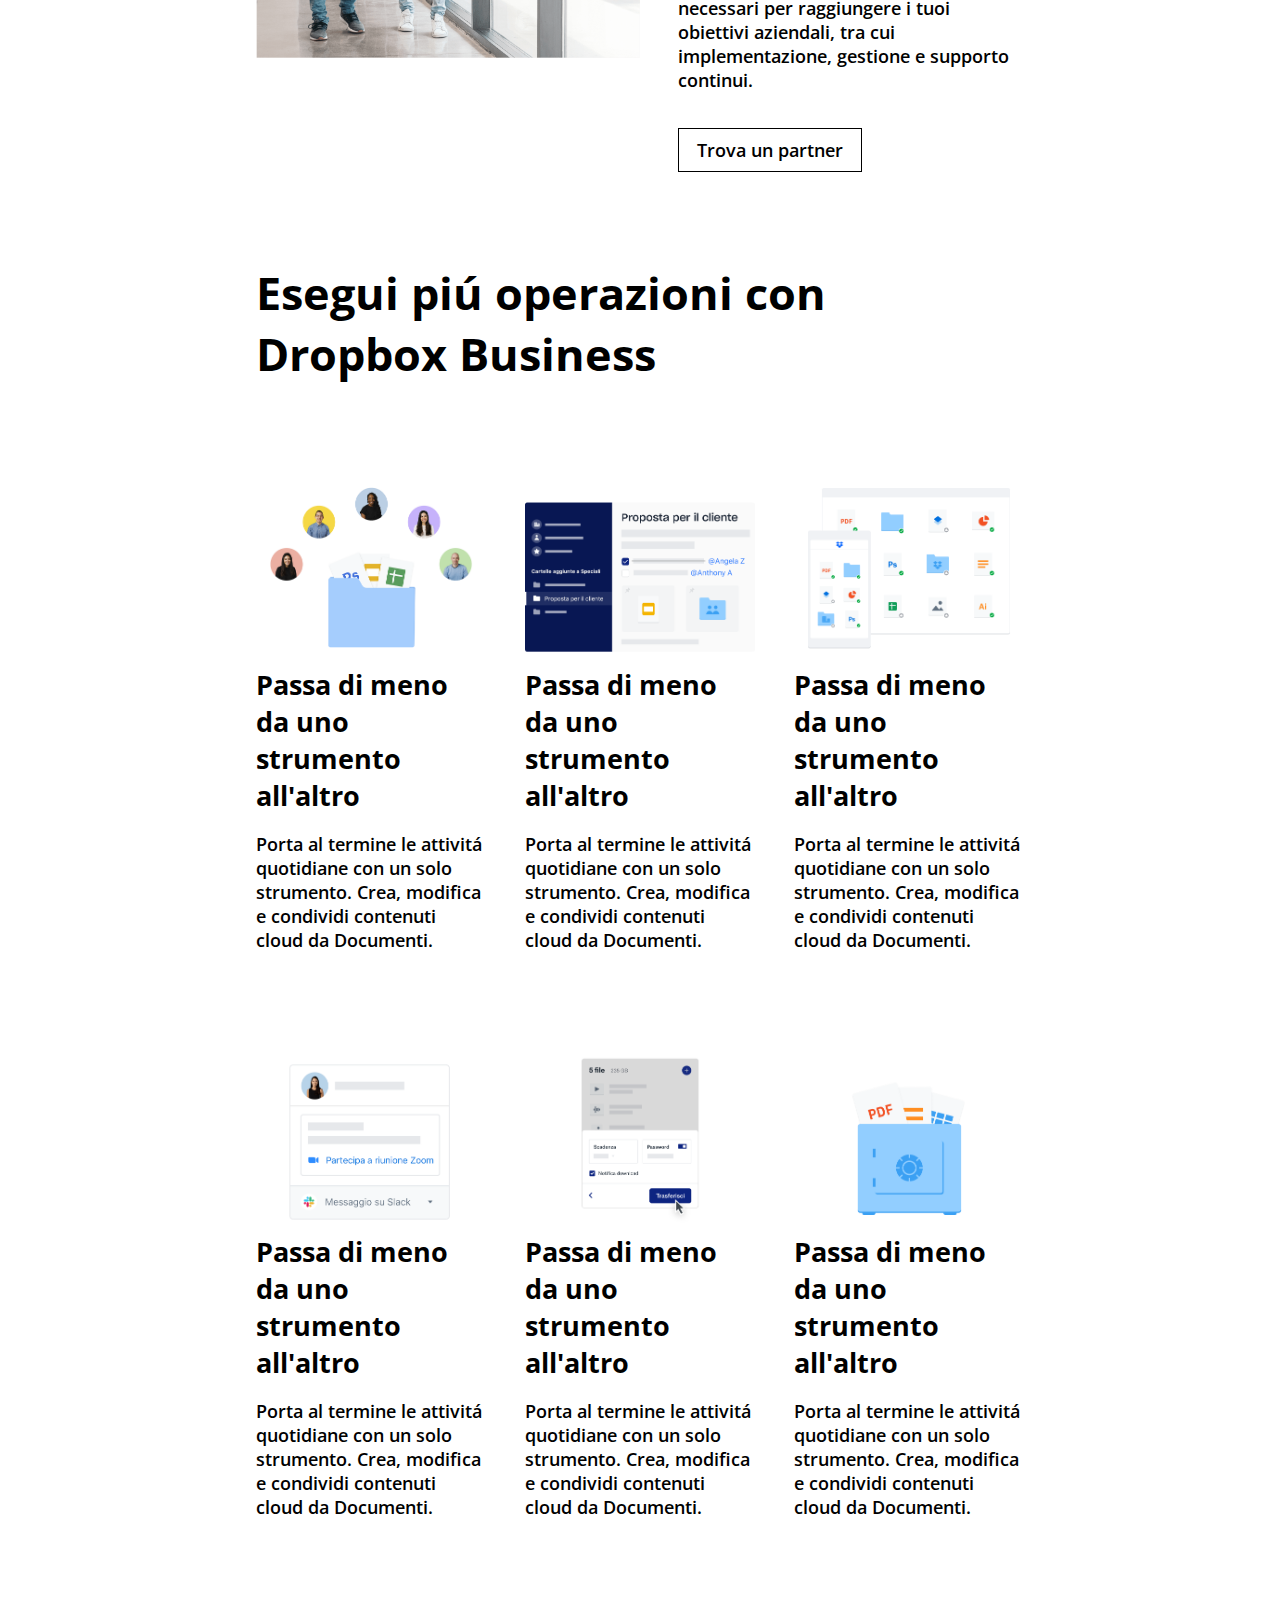
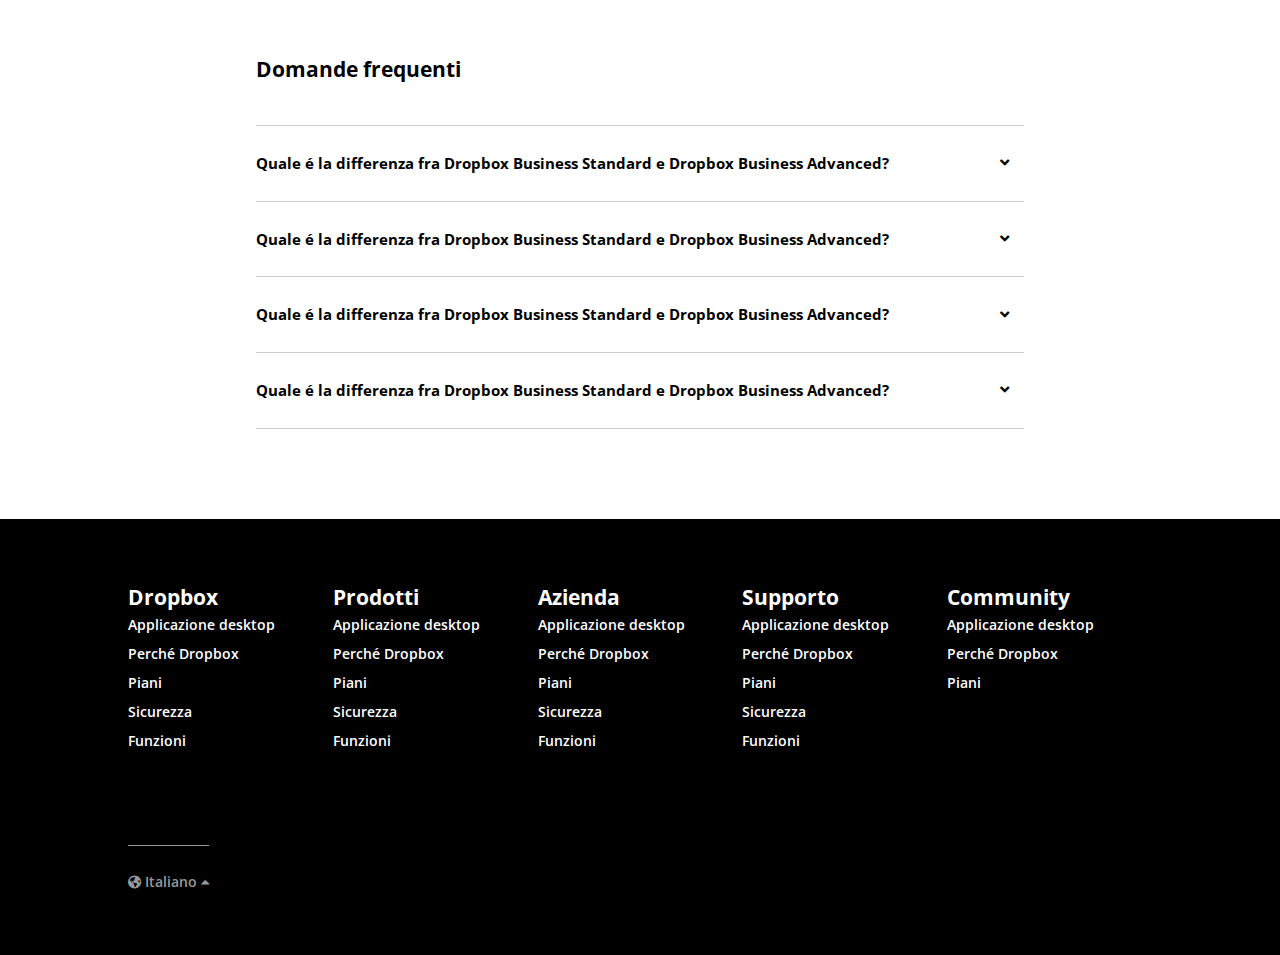
==== commit 72b300db: "footer completo" ====
--- a/index.html
+++ b/index.html
@@ -390,6 +390,8 @@
 
         </div>
 
+        <!-- Ligue footer -->
+        <div class="leng"><i class="fas fa-globe-americas"></i> Italiano <i class="fas fa-caret-up"></i></div>
     </footer>
     
 </body>
--- a/css/style.css
+++ b/css/style.css
@@ -86,6 +86,7 @@
     height: 75vh;
     background-color: #b4d0e7;
     padding: 4% 10%;
+    margin-bottom: 20vh;
 }
 
 #hero h1 {
@@ -339,4 +340,14 @@
     text-decoration: none;
     color: #fff;
     font-size: 0.75em;
+}
+
+/* Stile lingue footer */
+.leng {
+    color: #999;
+    border-top: 1px solid #999;
+    padding-top: 3vh;
+    margin-top: 10vh;
+    width: max-content;
+    font-size: 0.75em;
 }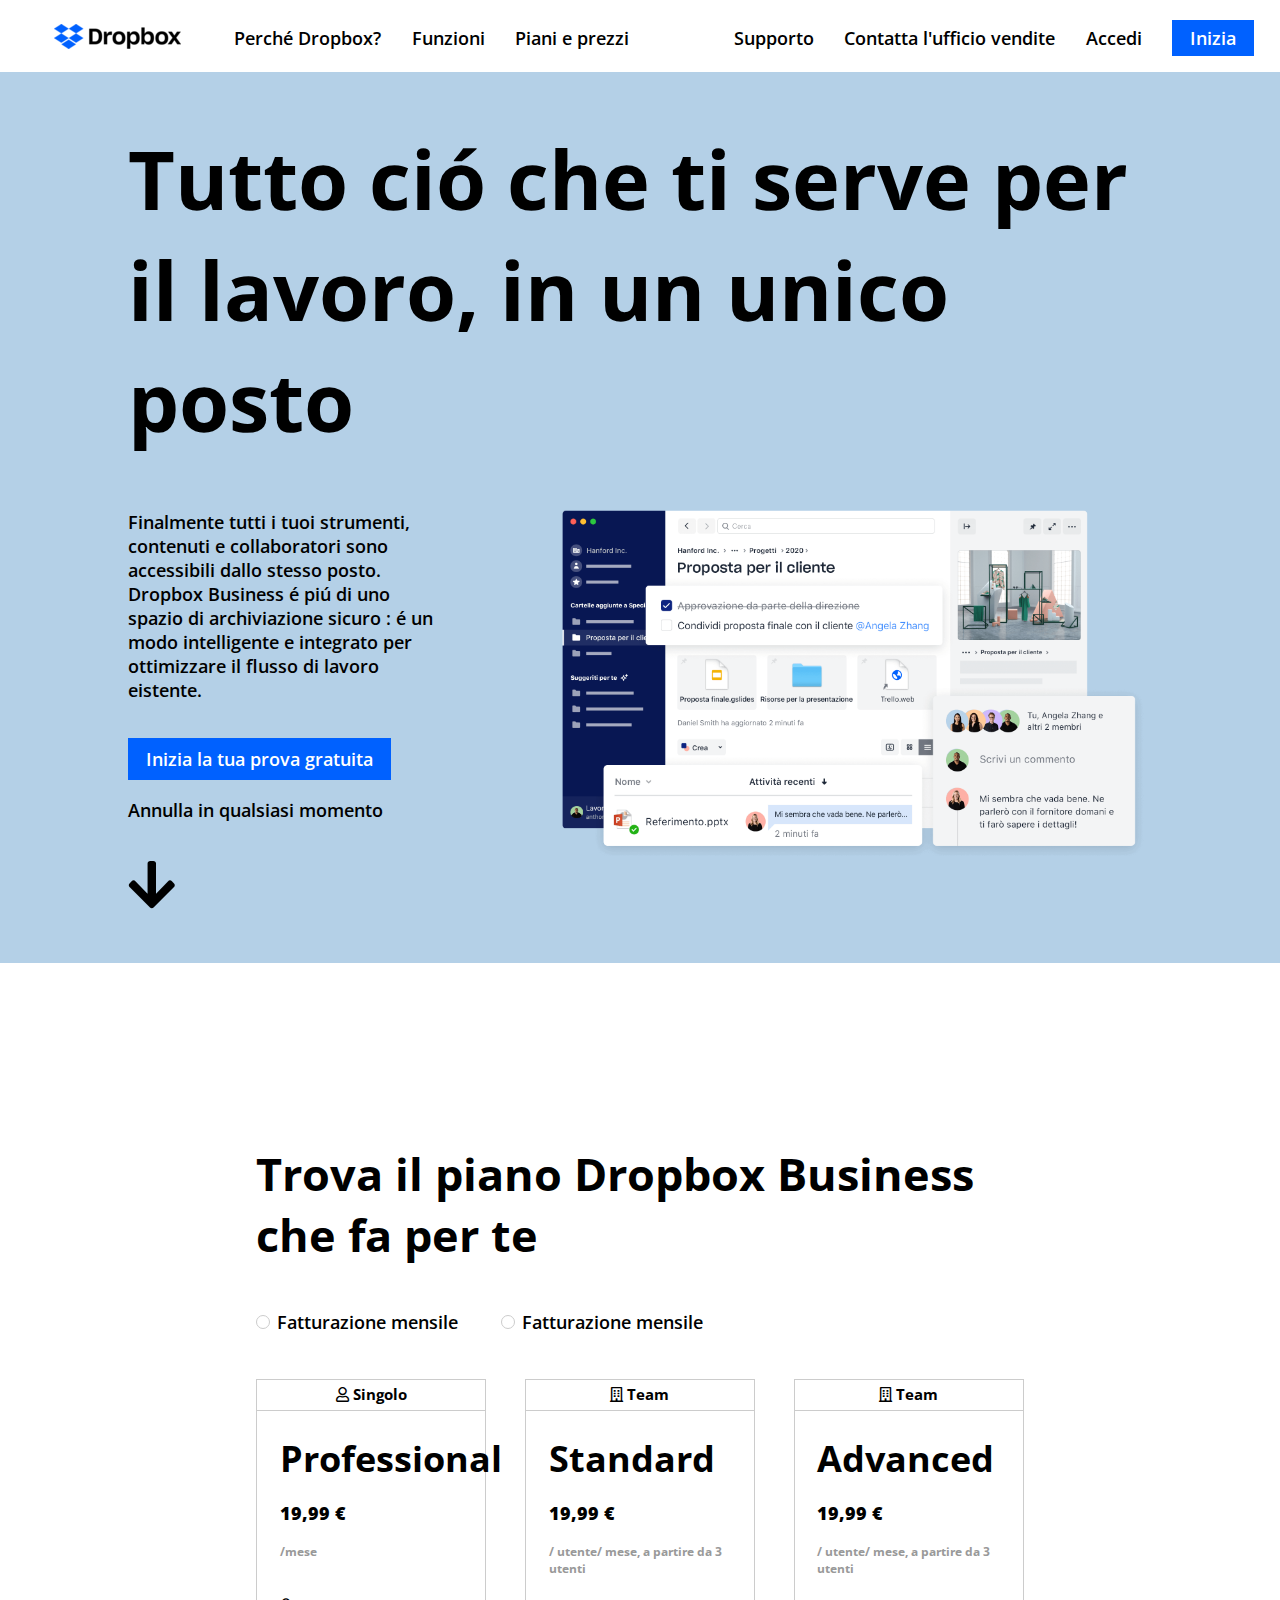
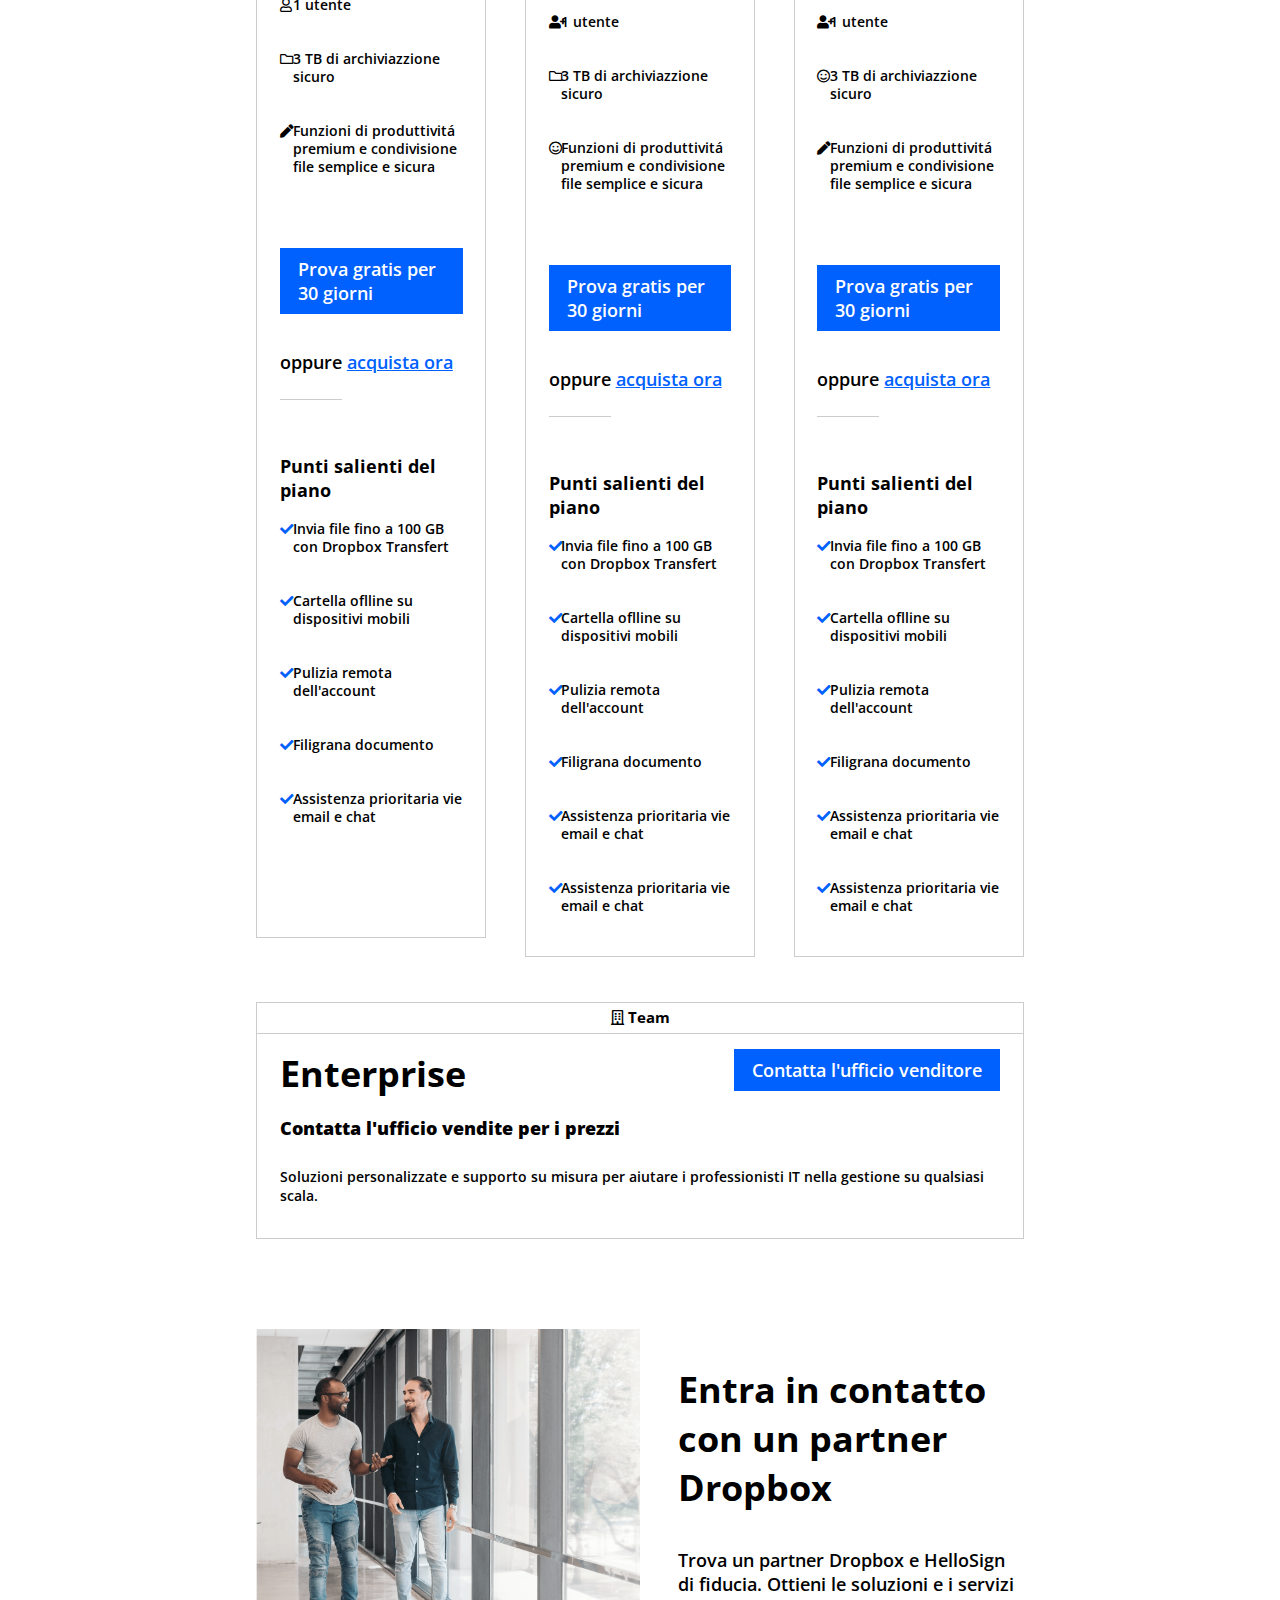
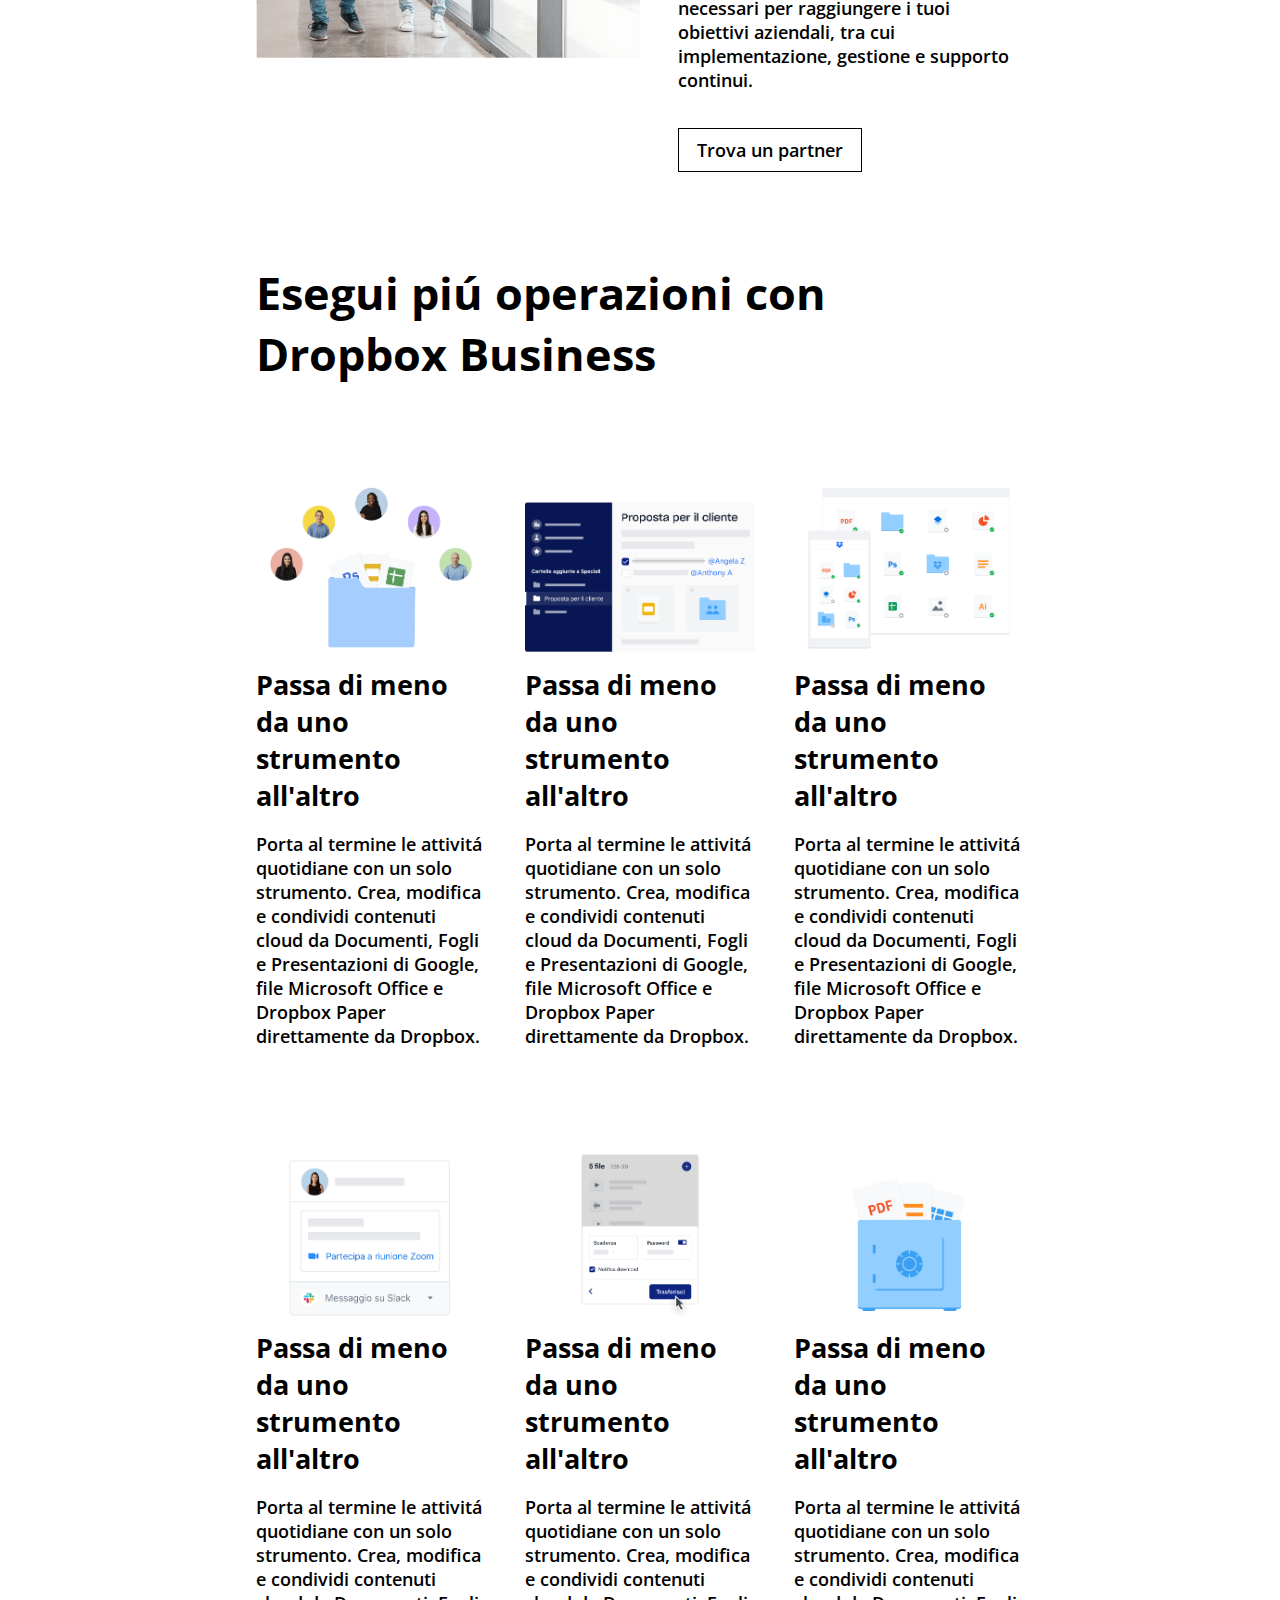
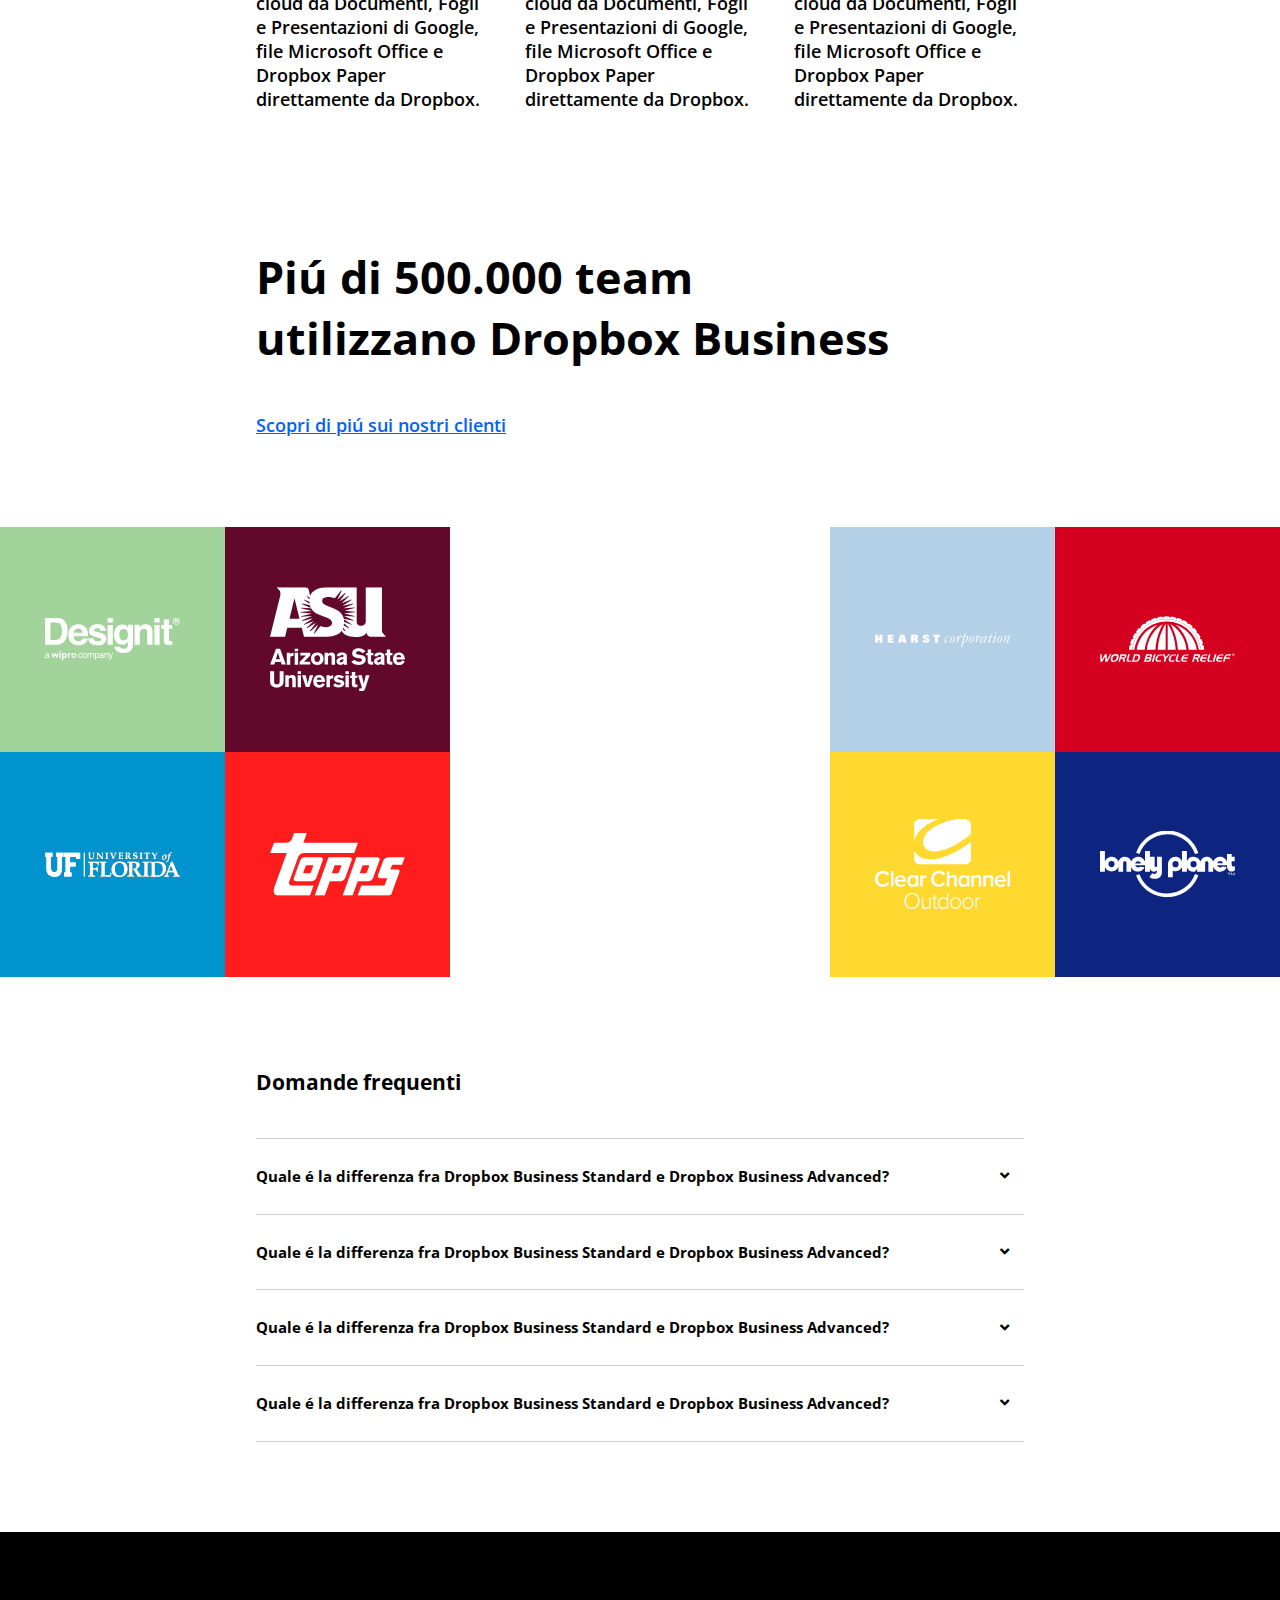
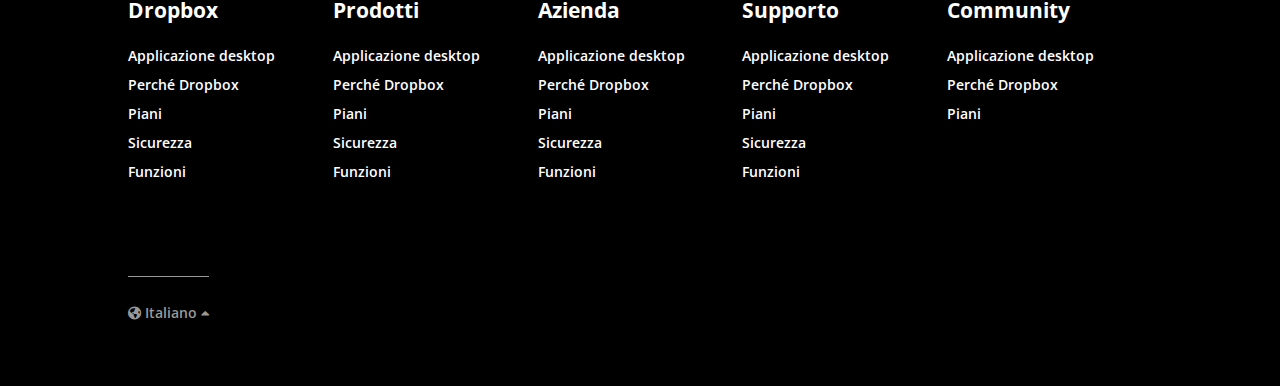
==== commit 9537c2d2: "carosello  in avanzamento" ====
--- a/index.html
+++ b/index.html
@@ -250,7 +250,7 @@
                     <img src="img/business-feature-switching-tools.png" alt="img1">
 
                     <h3>Passa di meno da uno strumento all&apos;altro</h3>
-                    <p>Porta al termine le attivit&aacute; quotidiane con un solo strumento&period; Crea&comma; modifica e condividi contenuti cloud da Documenti&period;</p>
+                    <p>Porta al termine le attivit&aacute; quotidiane con un solo strumento&period; Crea&comma; modifica e condividi contenuti cloud da Documenti&comma; Fogli e Presentazioni di Google&comma; file Microsoft Office e Dropbox Paper direttamente da Dropbox&period;</p>
 
                 </div>
                 
@@ -260,7 +260,7 @@
                     <img src="img/business-feature-coordinate-it.png" alt="img2">
 
                     <h3>Passa di meno da uno strumento all&apos;altro</h3>
-                    <p>Porta al termine le attivit&aacute; quotidiane con un solo strumento&period; Crea&comma; modifica e condividi contenuti cloud da Documenti&period;</p>
+                    <p>Porta al termine le attivit&aacute; quotidiane con un solo strumento&period; Crea&comma; modifica e condividi contenuti cloud da Documenti&comma; Fogli e Presentazioni di Google&comma; file Microsoft Office e Dropbox Paper direttamente da Dropbox&period;</p>
 
                 </div>     
                 
@@ -270,7 +270,7 @@
                     <img src="img/business-feature-multi-device.png" alt="img3">
 
                     <h3>Passa di meno da uno strumento all&apos;altro</h3>
-                    <p>Porta al termine le attivit&aacute; quotidiane con un solo strumento&period; Crea&comma; modifica e condividi contenuti cloud da Documenti&period;</p>
+                    <p>Porta al termine le attivit&aacute; quotidiane con un solo strumento&period; Crea&comma; modifica e condividi contenuti cloud da Documenti&comma; Fogli e Presentazioni di Google&comma; file Microsoft Office e Dropbox Paper direttamente da Dropbox&period;</p>
 
                 </div> 
             
@@ -286,7 +286,7 @@
                     <img src="img/business-feature-integrations-it.png" alt="img4">
 
                     <h3>Passa di meno da uno strumento all&apos;altro</h3>
-                    <p>Porta al termine le attivit&aacute; quotidiane con un solo strumento&period; Crea&comma; modifica e condividi contenuti cloud da Documenti&period;</p>
+                    <p>Porta al termine le attivit&aacute; quotidiane con un solo strumento&period; Crea&comma; modifica e condividi contenuti cloud da Documenti&comma; Fogli e Presentazioni di Google&comma; file Microsoft Office e Dropbox Paper direttamente da Dropbox&period;</p>
 
                 </div>
                 
@@ -296,7 +296,7 @@
                     <img src="img/business-feature-send-files-it.png" alt="img5">
 
                     <h3>Passa di meno da uno strumento all&apos;altro</h3>
-                    <p>Porta al termine le attivit&aacute; quotidiane con un solo strumento&period; Crea&comma; modifica e condividi contenuti cloud da Documenti&period;</p>
+                    <p>Porta al termine le attivit&aacute; quotidiane con un solo strumento&period; Crea&comma; modifica e condividi contenuti cloud da Documenti&comma; Fogli e Presentazioni di Google&comma; file Microsoft Office e Dropbox Paper direttamente da Dropbox&period;</p>
 
                 </div>     
                 
@@ -306,7 +306,7 @@
                     <img src="img/business-feature-security.png" alt="img6">
 
                     <h3>Passa di meno da uno strumento all&apos;altro</h3>
-                    <p>Porta al termine le attivit&aacute; quotidiane con un solo strumento&period; Crea&comma; modifica e condividi contenuti cloud da Documenti&period;</p>
+                    <p>Porta al termine le attivit&aacute; quotidiane con un solo strumento&period; Crea&comma; modifica e condividi contenuti cloud da Documenti&comma; Fogli e Presentazioni di Google&comma; file Microsoft Office e Dropbox Paper direttamente da Dropbox&period;</p>
 
                 </div> 
             
@@ -315,7 +315,79 @@
         </section>
 
         <!-- Sezione aziende clienti -->
-        <section>
+        <section id="carousel">
+
+            <div class="container">
+                <h2>
+                    Pi&uacute; di 500&period;000 team
+                    <br>utilizzano Dropbox Business
+                </h2>
+
+                <a href="#">Scopri di pi&uacute; sui nostri clienti</a>
+            </div>
+
+            <!-- Loghi e presentazioni clienti -->
+            <div class="clearfix clients">
+
+                <!-- Prima colonna -->
+                <aside class="small-part float-left">
+
+                    <!-- Primo logo -->
+                    <div class="client-logo designit">
+                        <img src="img/designit.svg" alt="client-logo-1">
+                    </div>
+                    <!-- Secondo logo -->
+                    <div class="client-logo uf">
+                        <img src="img/university_of_florida.svg" alt="client-logo-2">
+                    </div>
+
+                </aside>
+
+                <!-- Seconda colonna -->
+                <aside class="small-part float-left">
+
+                    <!-- Terzo logo -->
+                    <div class="client-logo asu">
+                        <img src="img/arizona_state_university.svg" alt="client-logo-3">
+                    </div>
+                    <!-- Quarto logo -->
+                    <div class="client-logo topps">
+                        <img src="img/topps.svg" alt="client-logo-4">
+                    </div>
+
+                </aside>
+
+                <div class="main-part"></div>
+
+                <!-- Terza colonna -->
+                <aside class="small-part float-right">
+
+                    <!-- Quinto logo -->
+                    <div class="client-logo world">
+                        <img src="img/world_bicycle_relief.svg" alt="client-logo-5">
+                    </div>
+                    <!-- Sesto logo -->
+                    <div class="client-logo lonely">
+                        <img src="img/lonely_planet.svg" alt="client-logo-6">
+                    </div>
+
+                </aside>
+
+                <!-- Quarta colonna -->
+                <aside class="small-part float-right">
+
+                    <!-- Settimo logo -->
+                    <div class="client-logo hearts">
+                        <img src="img/hearst_corp.svg" alt="client-logo-7">
+                    </div>
+                    <!-- Ottavo logo -->
+                    <div class="client-logo clear">
+                        <img src="img/clear_channel.svg" alt="client-logo-8">
+                    </div>
+
+                </aside>
+
+            </div>
 
         </section>
 
@@ -392,6 +464,7 @@
 
         <!-- Ligue footer -->
         <div class="leng"><i class="fas fa-globe-americas"></i> Italiano <i class="fas fa-caret-up"></i></div>
+        
     </footer>
     
 </body>
--- a/css/style.css
+++ b/css/style.css
@@ -298,6 +298,82 @@
     margin-bottom: 2vh;
 }
 
+/* Stile carosello */
+#carousel {
+    width: 100%;
+}
+
+#carousel .container a {
+    color: #0061ff;
+}
+
+#carousel .clients {
+    width: 100%;
+}
+#carousel .small-part{
+    width: 25vh;
+    height: 50vh;
+}
+
+.small-part.float-left {
+    float: left;
+}
+
+.small-part.float-right {
+    float: right;
+}
+
+#carousel .main-part {
+    float: left;
+    height: 48vh;
+}
+
+.small-part .client-logo {
+    width: 100%;
+    height: 50%;
+    text-align: center;
+}
+
+.client-logo img {
+    width: 60%;
+    height: auto;
+    margin-top: 50%;
+    transform: translate(0, -50%);
+    filter: invert(100%);
+}
+
+.client-logo.designit {
+    background-color: #a2d39b;
+}
+
+.client-logo.uf {
+    background-color: #0093ce;
+}
+
+.client-logo.asu {
+    background-color: #61082b;
+}
+
+.client-logo.topps {
+    background-color: #ff1c1c;
+}
+
+.client-logo.world {
+    background-color: #d5001f;
+}
+
+.client-logo.lonely {
+    background-color: #0d2481;
+}
+
+.client-logo.hearts {
+    background-color: #b4d0e7;
+}
+
+.client-logo.clear {
+    background-color: #ffd830;
+}
+
 /* Stile sezione FAQ */
 .faq h3 {
     padding-bottom: 2em;
@@ -334,6 +410,10 @@
     width: 20%;
     color: #fff;
     line-height: 1.5em;
+}
+
+#foot ul li h3 {
+    margin-bottom: 2vh;
 }
 
 #foot ul li a{
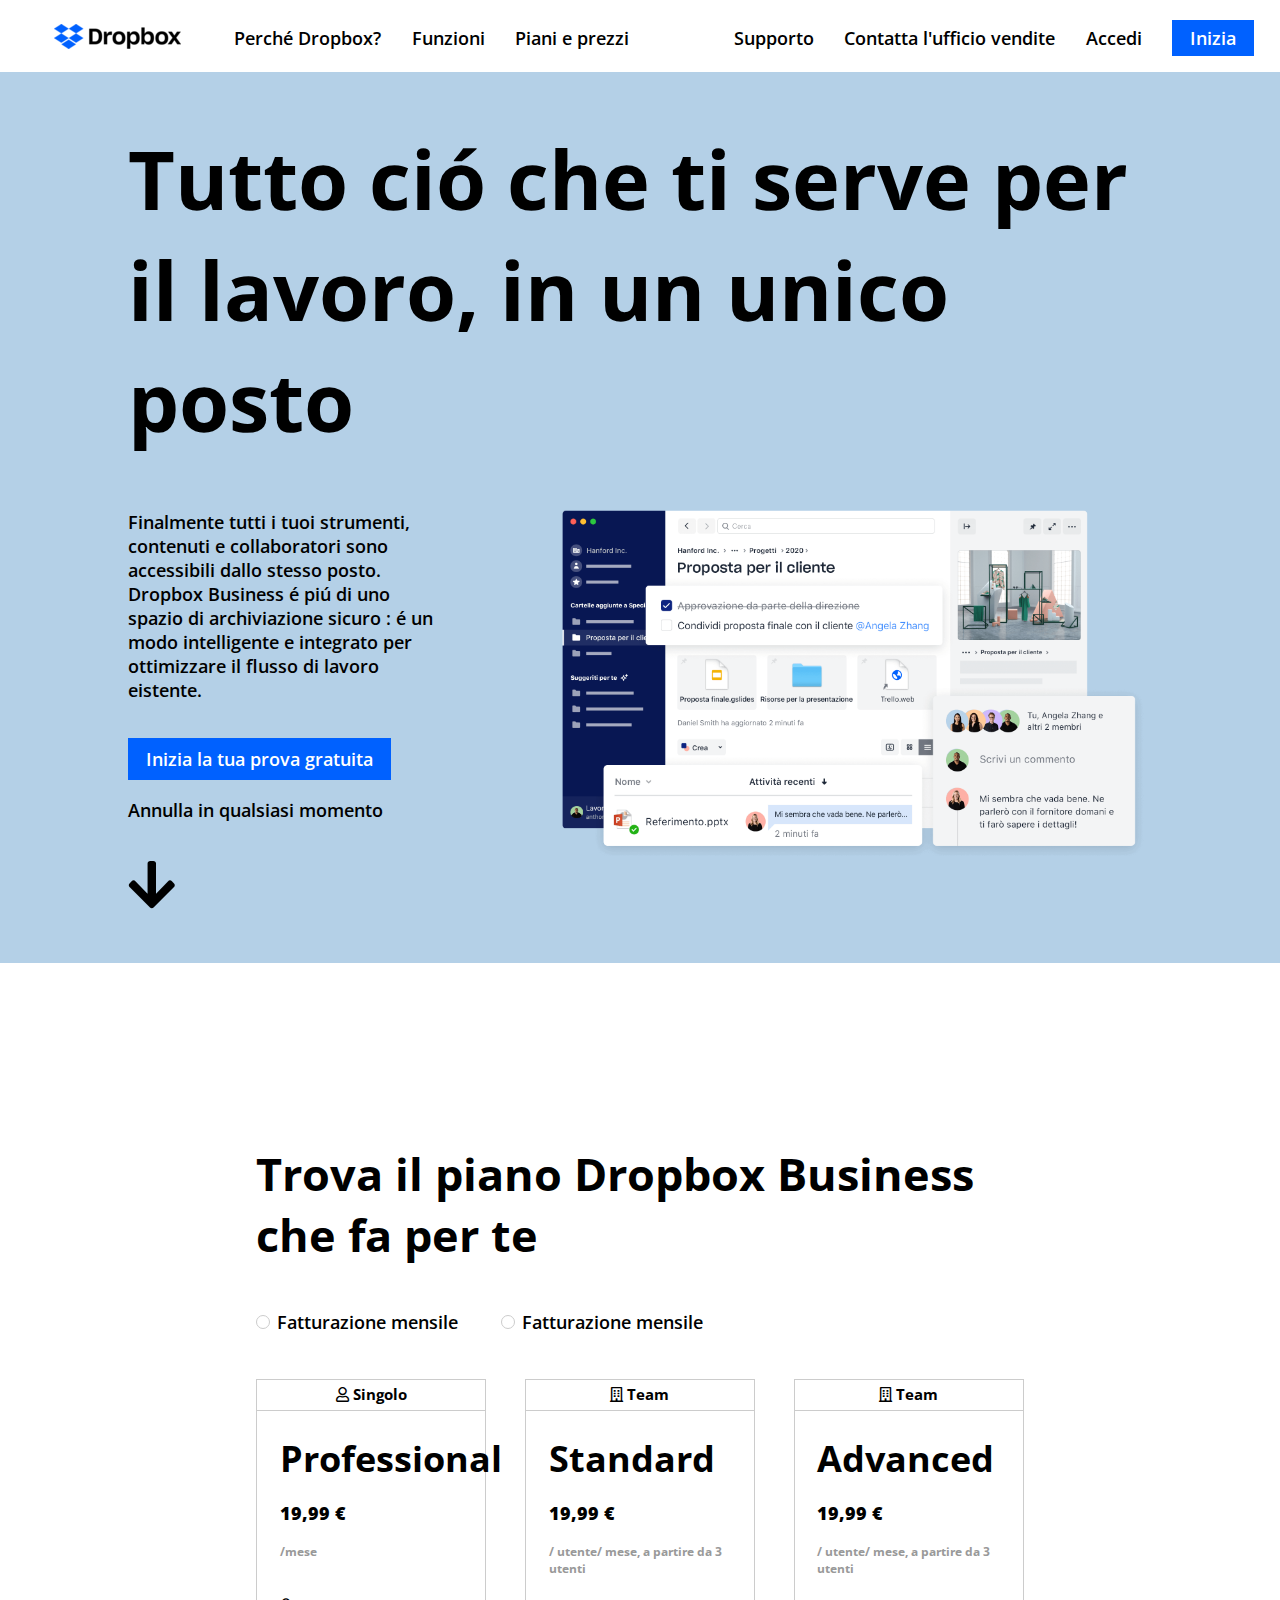
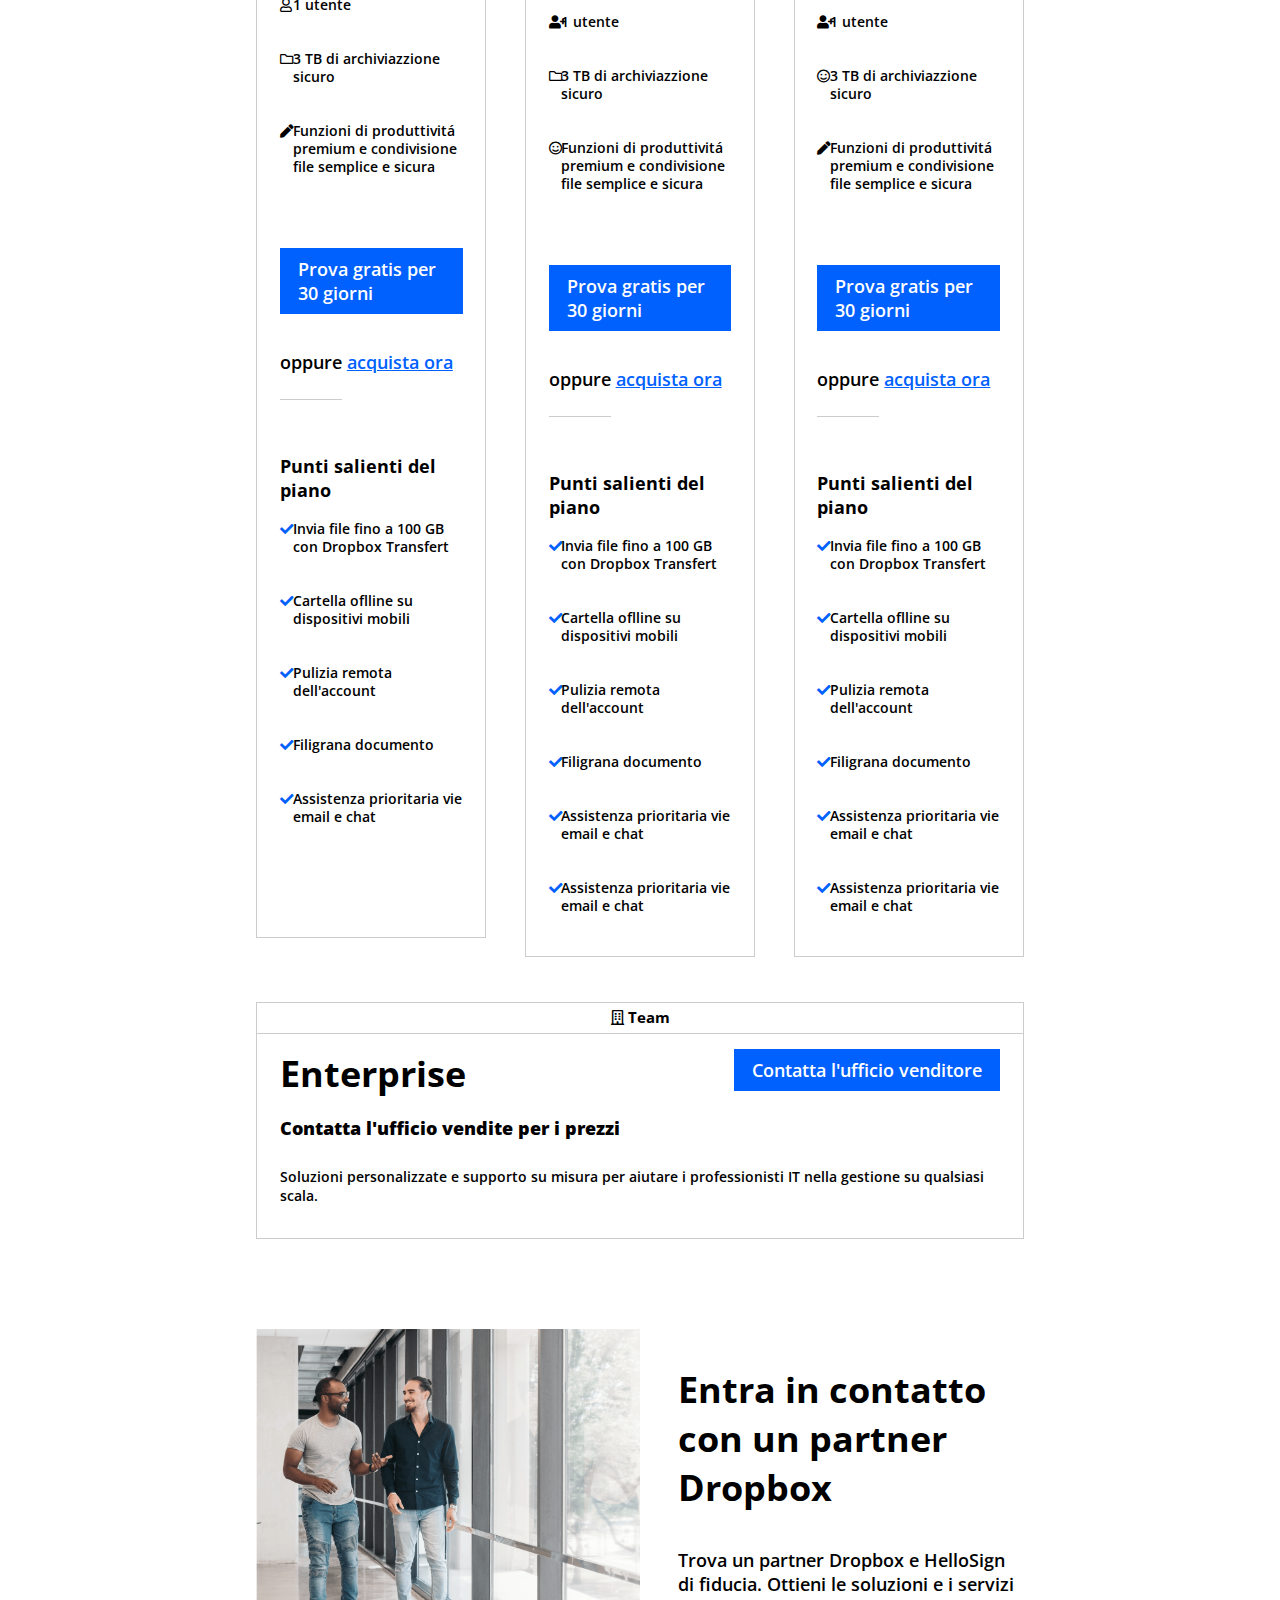
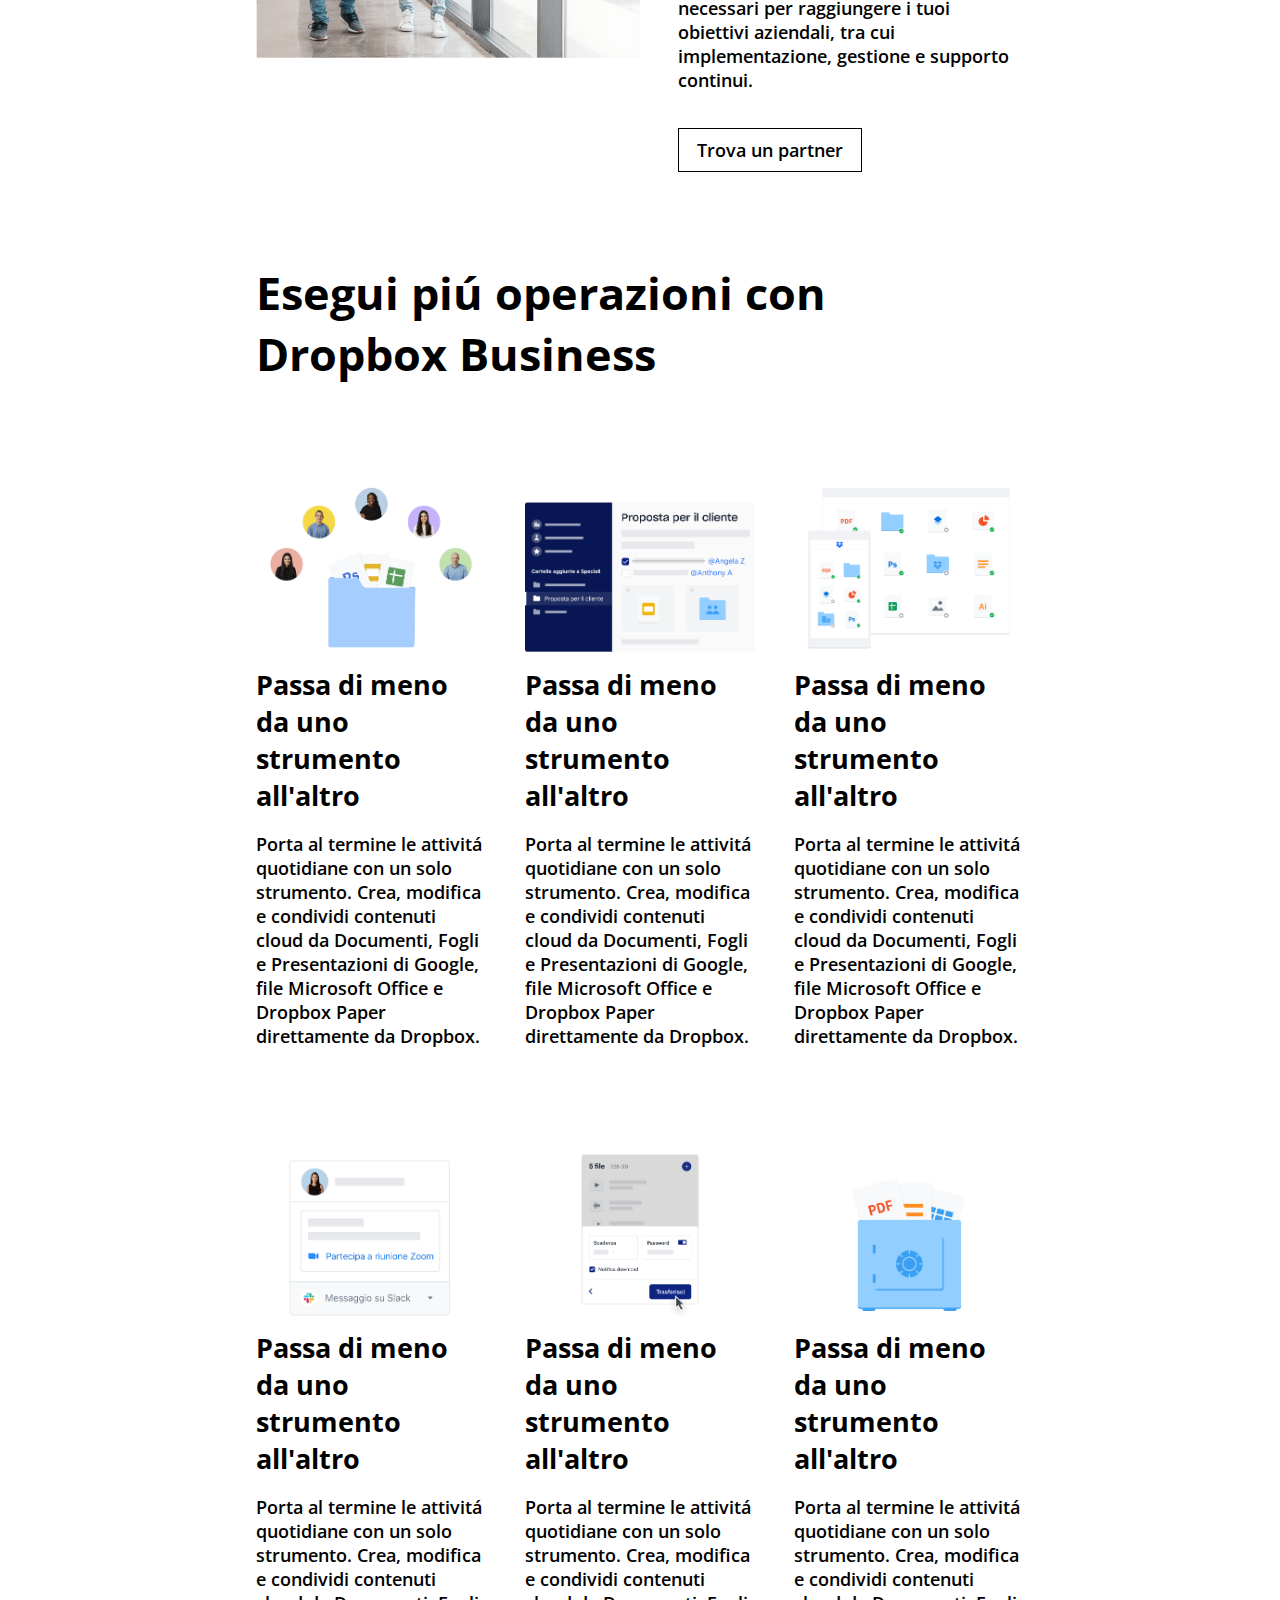
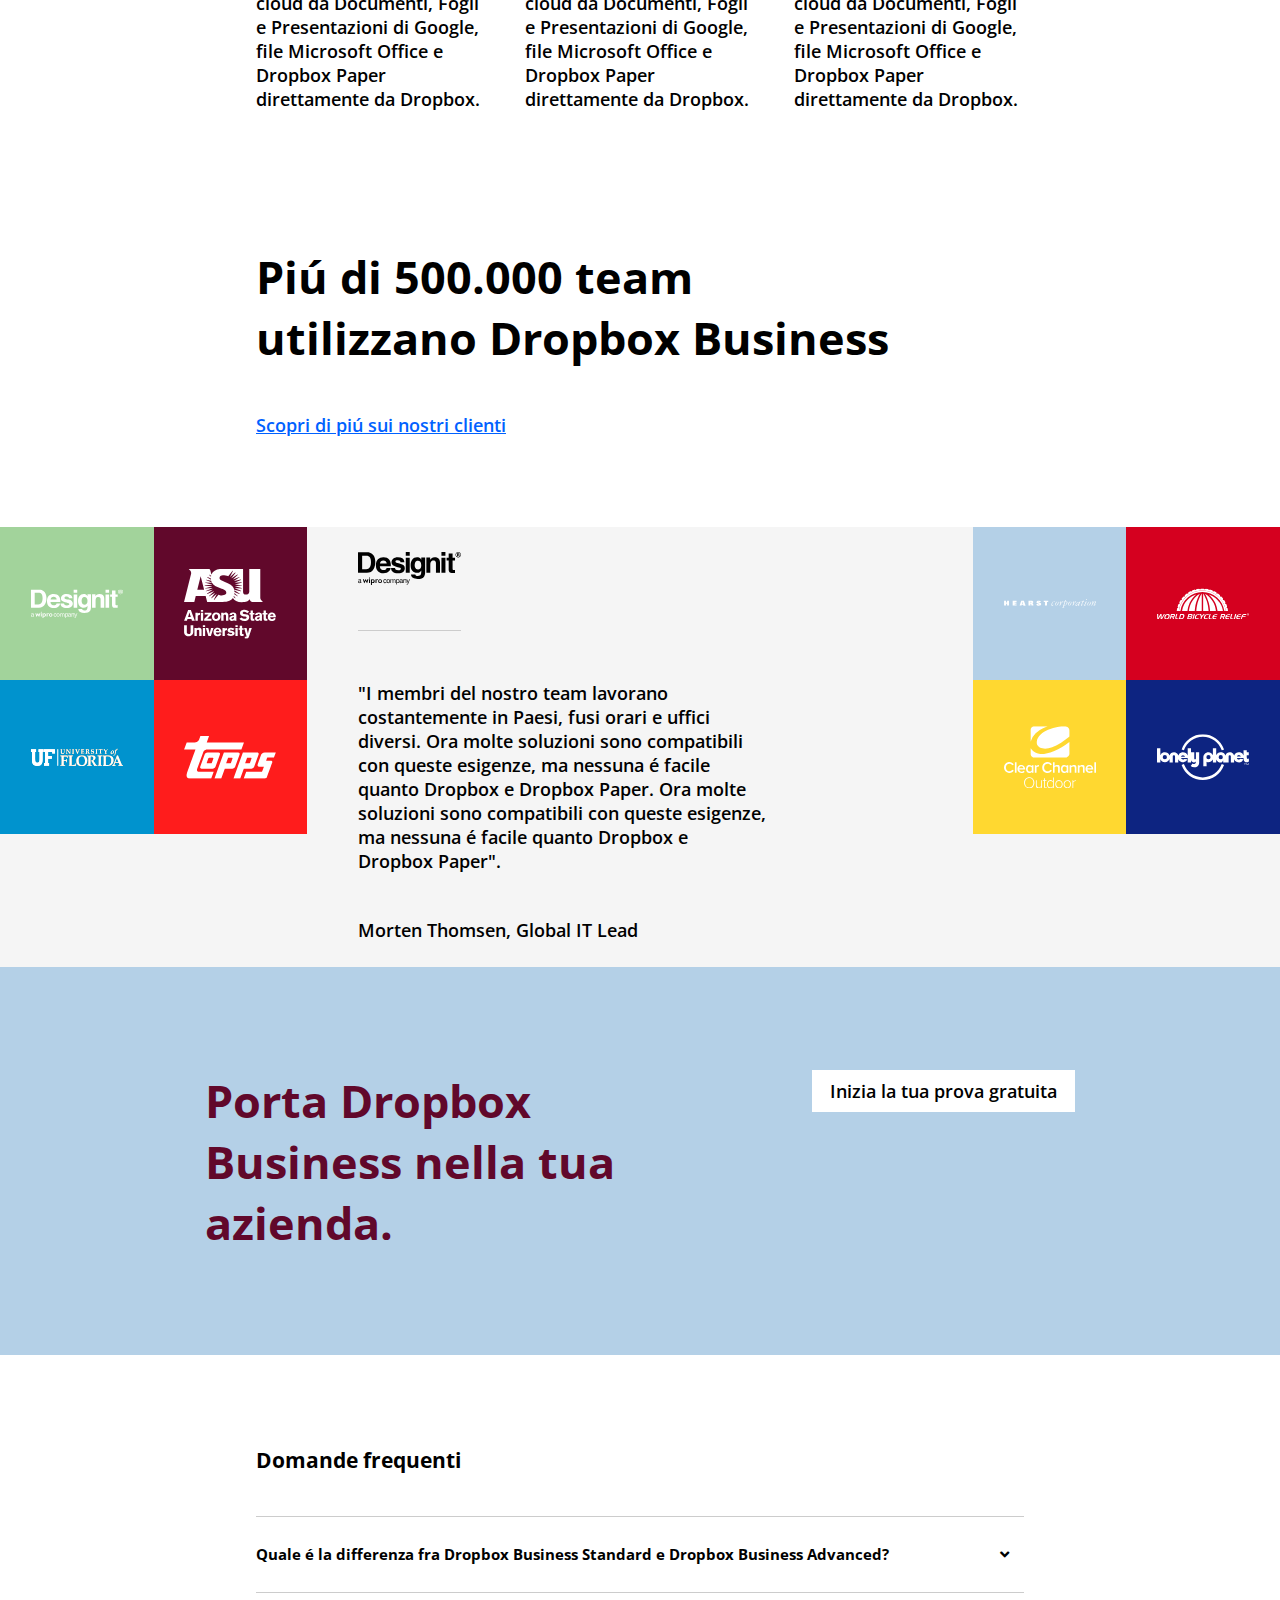
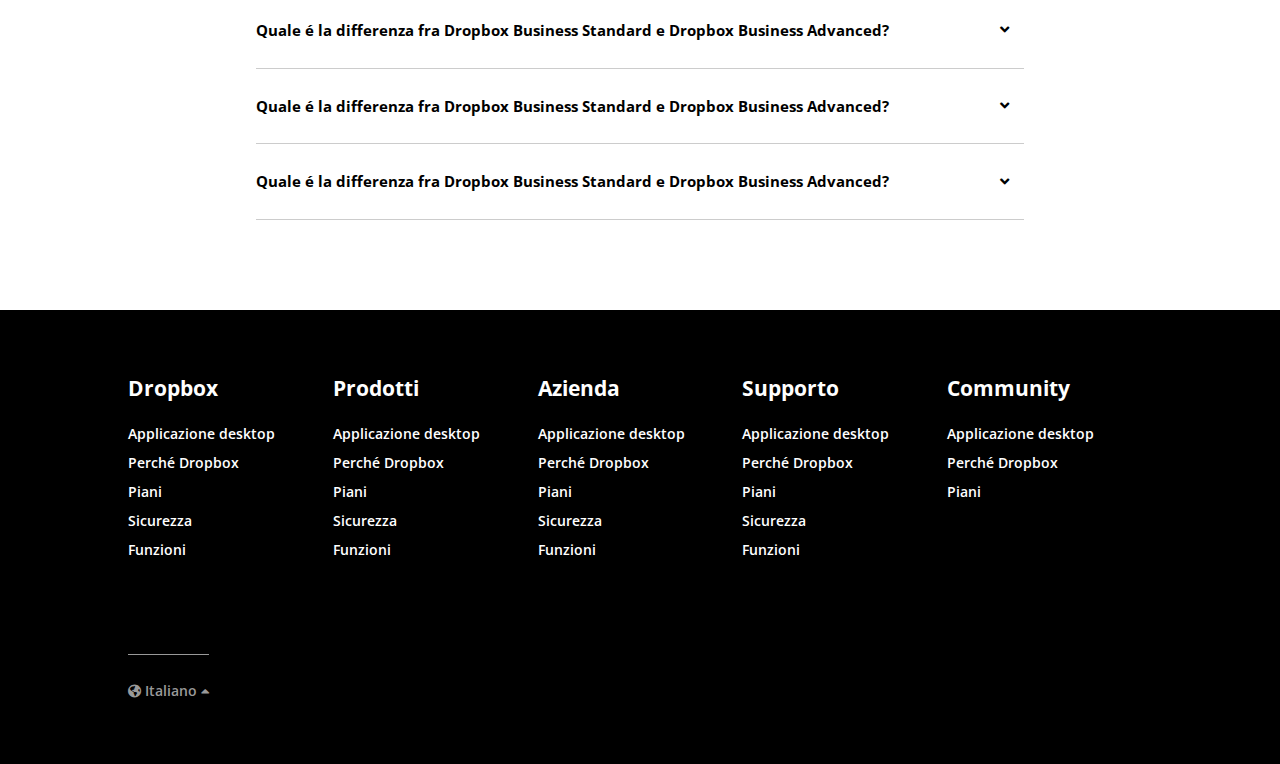
==== commit b5c1ea1d: "esercizio completo" ====
--- a/index.html
+++ b/index.html
@@ -52,7 +52,7 @@
 
             <h1>Tutto ci&oacute; che ti serve per il lavoro&comma; in un unico posto</h1>
 
-            <div class="float-left">
+            <div class="left">
 
                 <p>Finalmente tutti i tuoi strumenti, contenuti e collaboratori sono accessibili dallo stesso posto&period; Dropbox Business &eacute; pi&uacute; di uno spazio di archiviazione sicuro &colon; &eacute; un modo intelligente e integrato per ottimizzare il flusso di lavoro eistente&period;</p>
                 <!-- Start button -->
@@ -63,7 +63,7 @@
 
             </div>
 
-            <div class="float-right">
+            <div class="right">
                 <img src="img/jumbo.png" alt="jumbo">
             </div>
 
@@ -318,12 +318,15 @@
         <section id="carousel">
 
             <div class="container">
+
+                <!-- Titolo sezione -->
                 <h2>
                     Pi&uacute; di 500&period;000 team
                     <br>utilizzano Dropbox Business
                 </h2>
 
                 <a href="#">Scopri di pi&uacute; sui nostri clienti</a>
+
             </div>
 
             <!-- Loghi e presentazioni clienti -->
@@ -357,7 +360,15 @@
 
                 </aside>
 
-                <div class="main-part"></div>
+                <!-- Presentazione cliente -->
+                <div class="main-part">
+
+                    <img src="img/designit.svg" alt="client-logo-1">
+
+                    <p>&quot;I membri del nostro team lavorano costantemente in Paesi&comma; fusi orari e uffici diversi&period; Ora molte soluzioni sono compatibili con queste esigenze&comma; ma nessuna &eacute; facile quanto Dropbox e Dropbox Paper&period; Ora molte soluzioni sono compatibili con queste esigenze&comma; ma nessuna &eacute; facile quanto Dropbox e Dropbox Paper&quot;&period;</p>
+                    <span>Morten Thomsen&comma; Global IT Lead</span>
+
+                </div>
 
                 <!-- Terza colonna -->
                 <aside class="small-part float-right">
@@ -386,6 +397,15 @@
                     </div>
 
                 </aside>
+
+            </div>
+
+            <!-- Join Dropbox -->
+            <div class="join clearfix">
+
+                <h2>Porta Dropbox Business nella tua azienda&period;</h2>
+
+                <a href="#" class="button start">Inizia la tua prova gratuita</a>
 
             </div>
 
--- a/css/style.css
+++ b/css/style.css
@@ -16,6 +16,15 @@
     display: table;
     clear: both;
 }
+
+.left {
+    float: left;
+}
+
+.right {
+    float: right;
+}
+
 
 .button {
     display: inline-block;
@@ -72,14 +81,6 @@
     object-fit: none;
 }
 
-#nav .left {
-    float: left;
-}
-
-#nav .right {
-    float: right;
-}
-
 /* Stile hero */
 #hero {
     width: 100%;
@@ -94,13 +95,11 @@
     margin-bottom: 4vh;
 }
 
-#hero .float-left {
-    float: left;
+#hero .left {
     width: 30%;
 }
 
-#hero .float-right {
-    float: right;
+#hero .right {
     width: 60%;
     position: relative;
 }
@@ -309,10 +308,33 @@
 
 #carousel .clients {
     width: 100%;
-}
+    background-color: #f5f5f5;
+}
+
+/* Stile presentazioni */
+#carousel .main-part {
+    float: left;
+    width: 40vw;
+    max-height: 100vh;
+    padding: 2% 4%;
+}
+
+.main-part img {
+    width: 25%;
+    height: auto;
+    padding-bottom: 5vh;
+    margin-bottom: 5vh;
+    border-bottom: 1px solid #ccc;
+}
+
+.main-part p {
+    margin-bottom: 5vh;
+}
+
+/* Stile loghi */
 #carousel .small-part{
-    width: 25vh;
-    height: 50vh;
+    width: 12vw;
+    height: 24vw;
 }
 
 .small-part.float-left {
@@ -323,14 +345,10 @@
     float: right;
 }
 
-#carousel .main-part {
-    float: left;
-    height: 48vh;
-}
-
 .small-part .client-logo {
     width: 100%;
     height: 50%;
+
     text-align: center;
 }
 
@@ -372,6 +390,26 @@
 
 .client-logo.clear {
     background-color: #ffd830;
+}
+
+/* Stile sezione join */
+.join {
+    background-color: #b4d0e7;
+    width: 100%;
+    padding: 8% 16%;
+}
+
+.join h2 {
+    float: left;
+    font-size: 2.5em;
+    color: #61082b;
+    width: 50%;
+}
+
+.join .button {
+    float: right;
+    color: #000;
+    background-color: #fff;
 }
 
 /* Stile sezione FAQ */
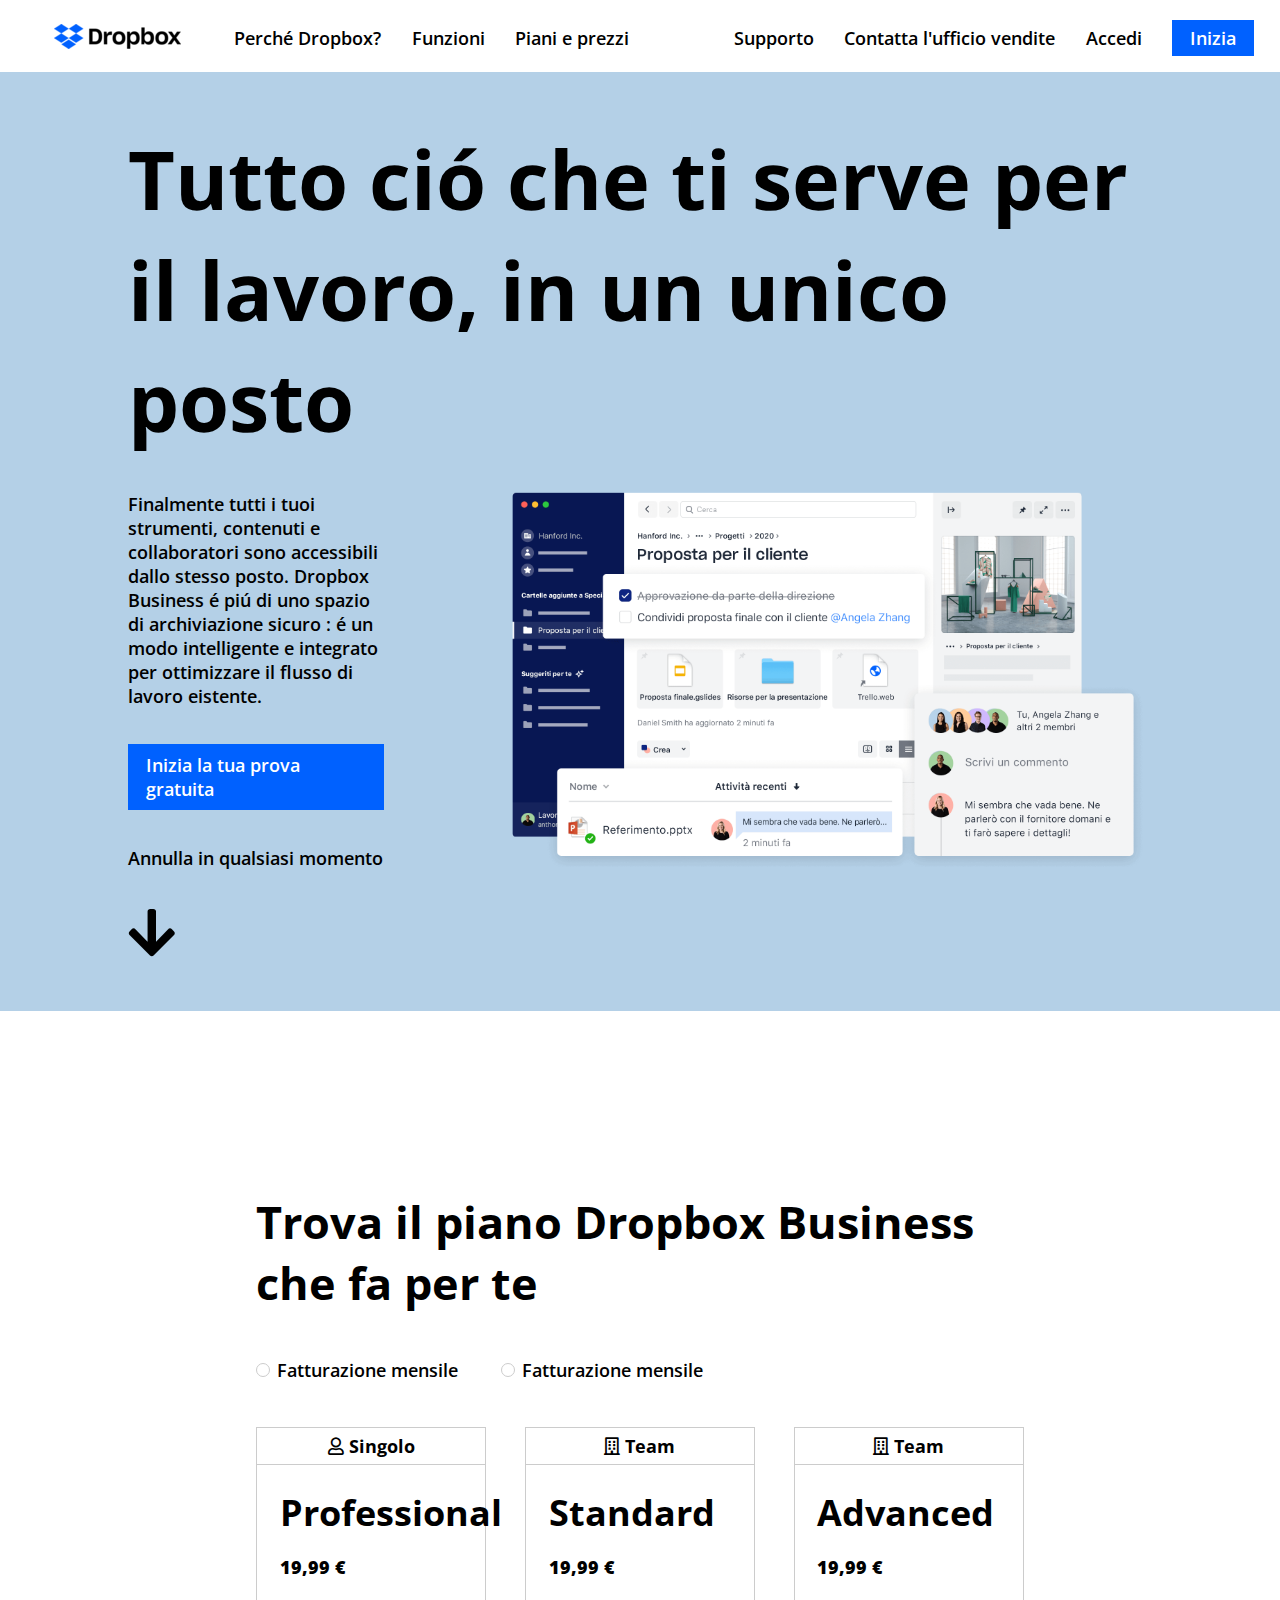
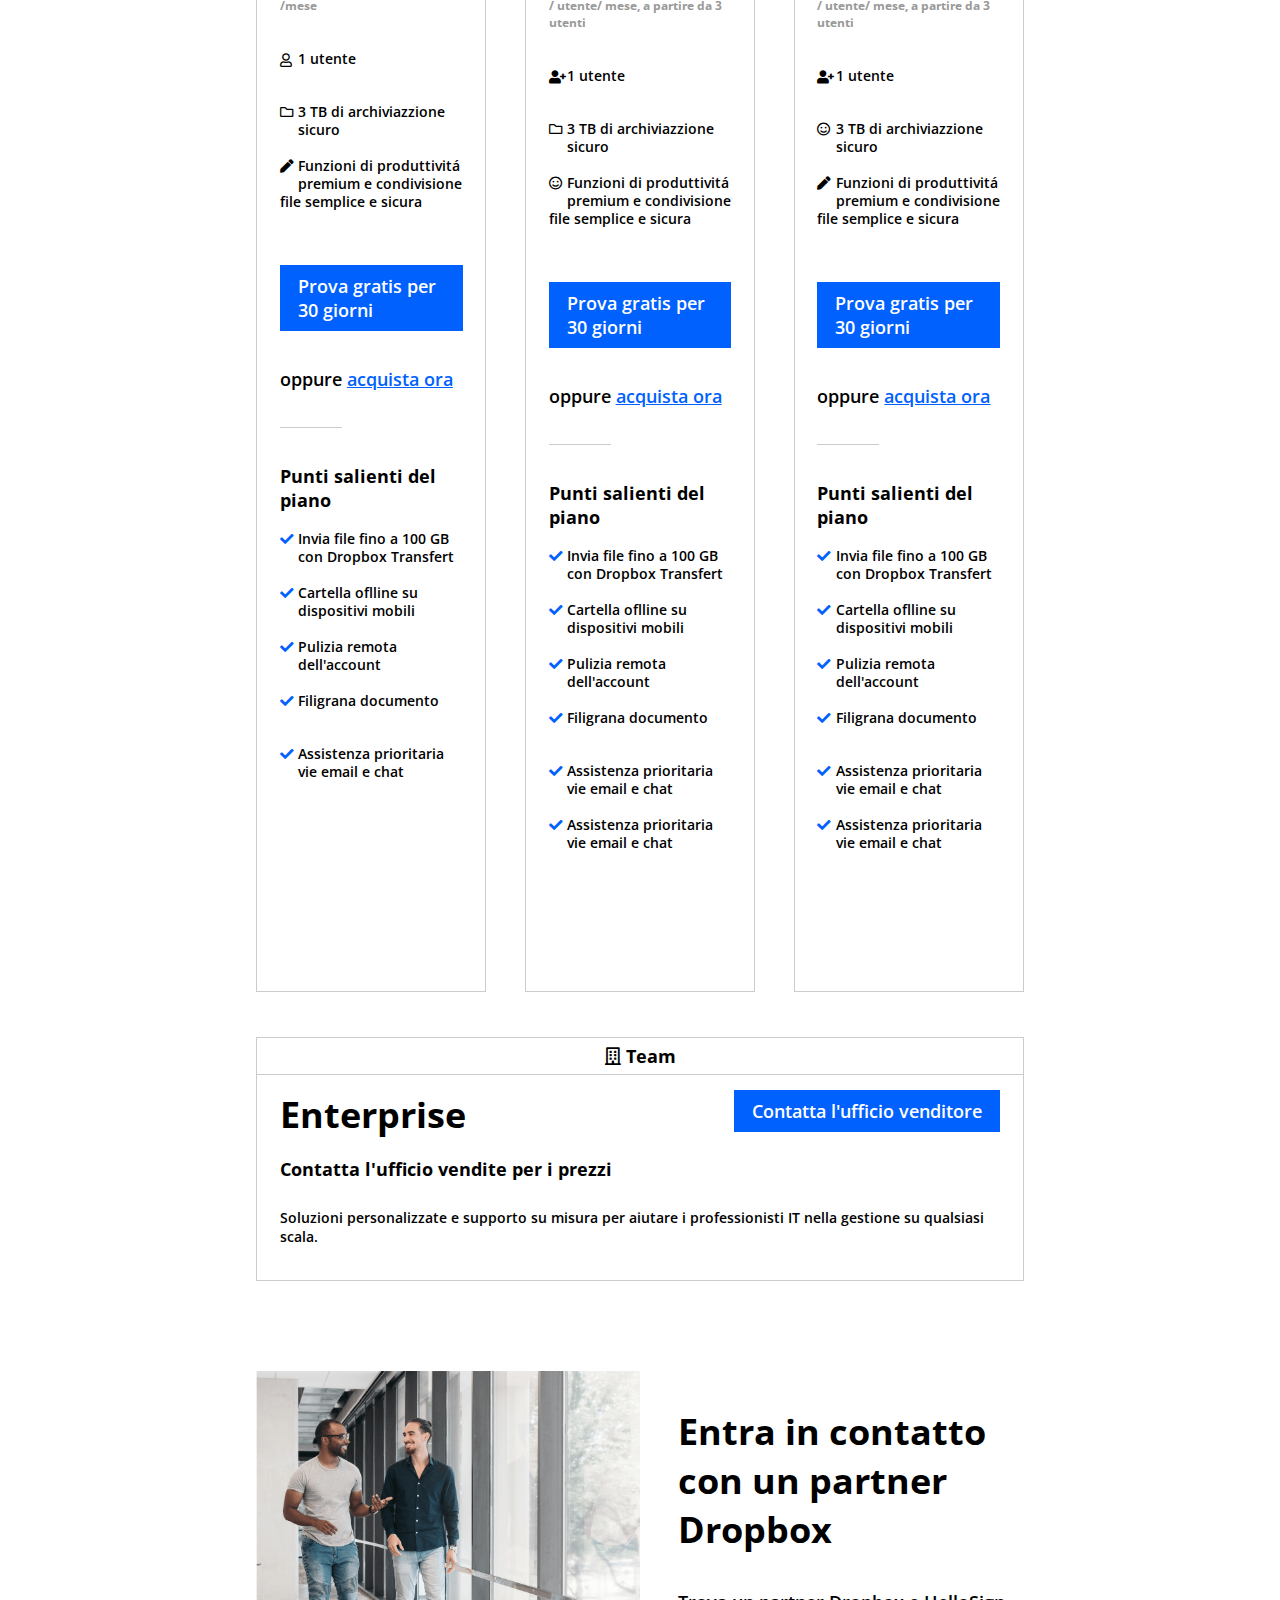
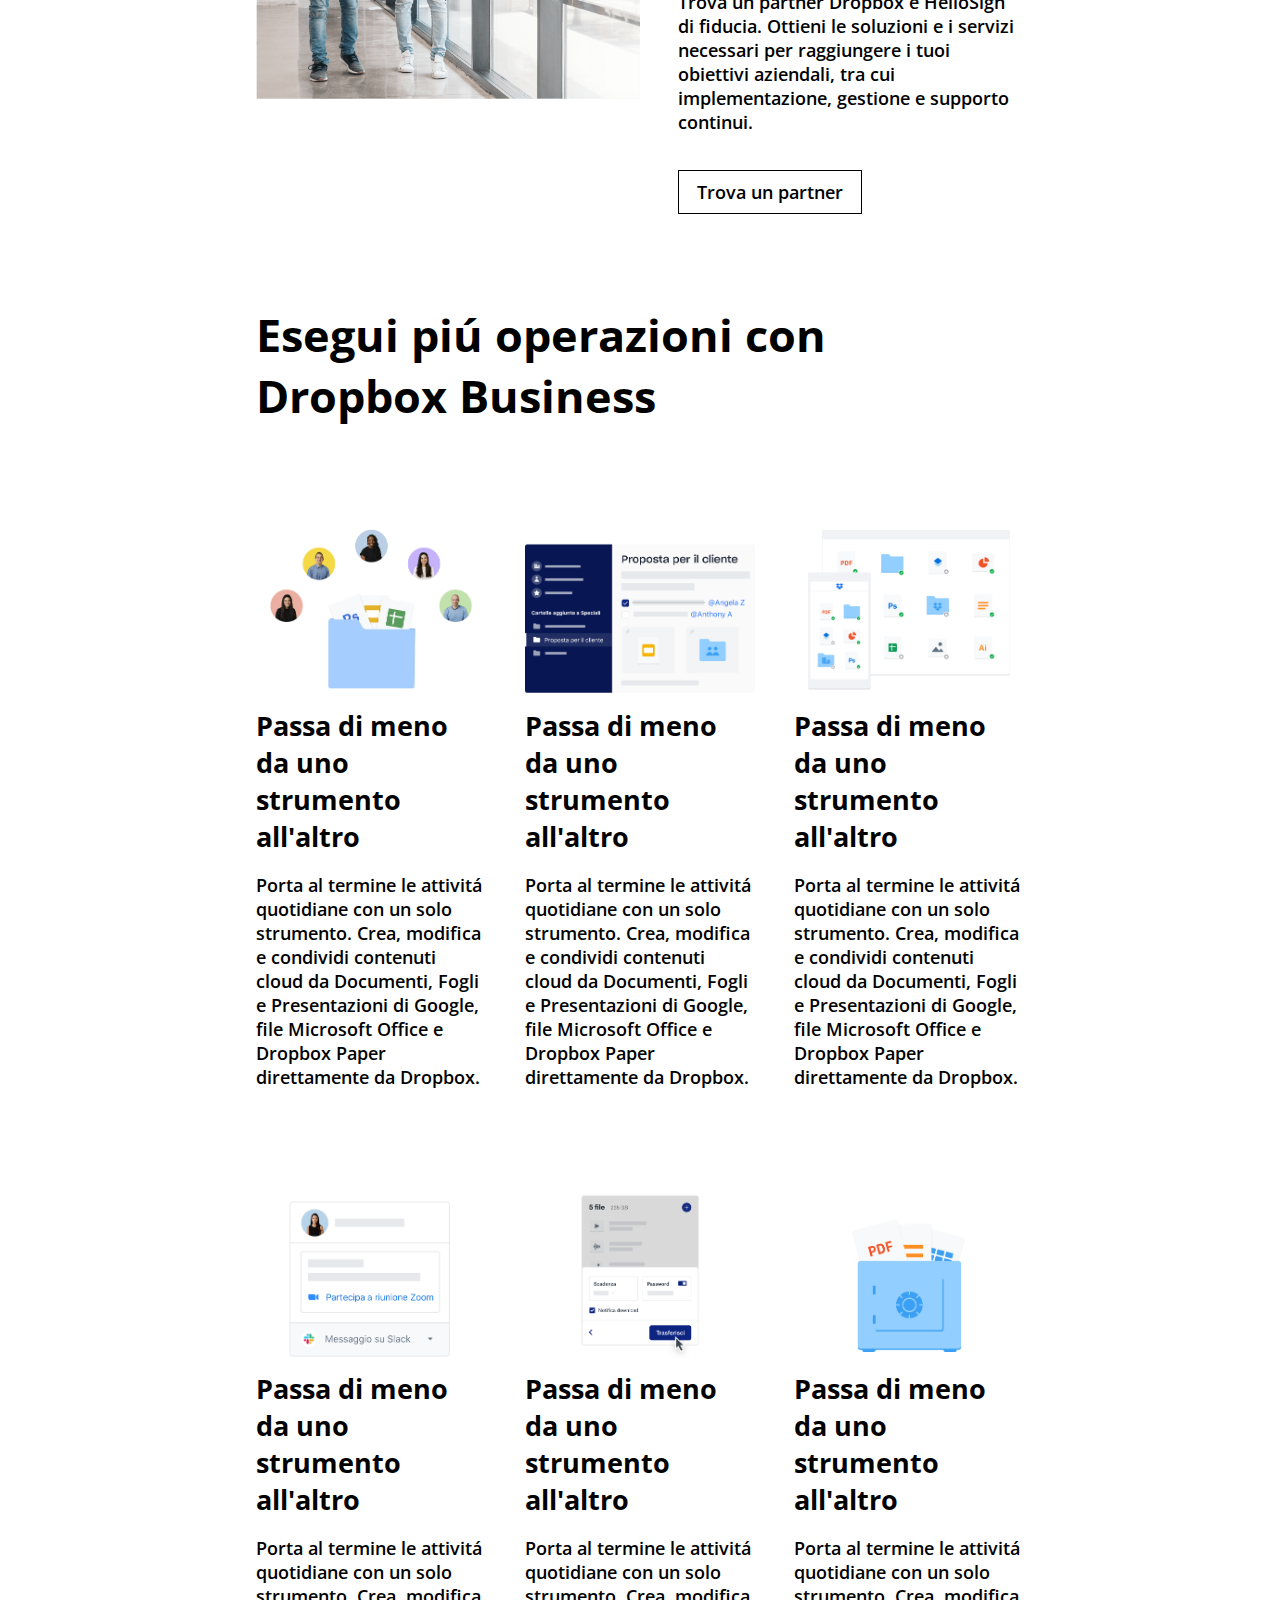
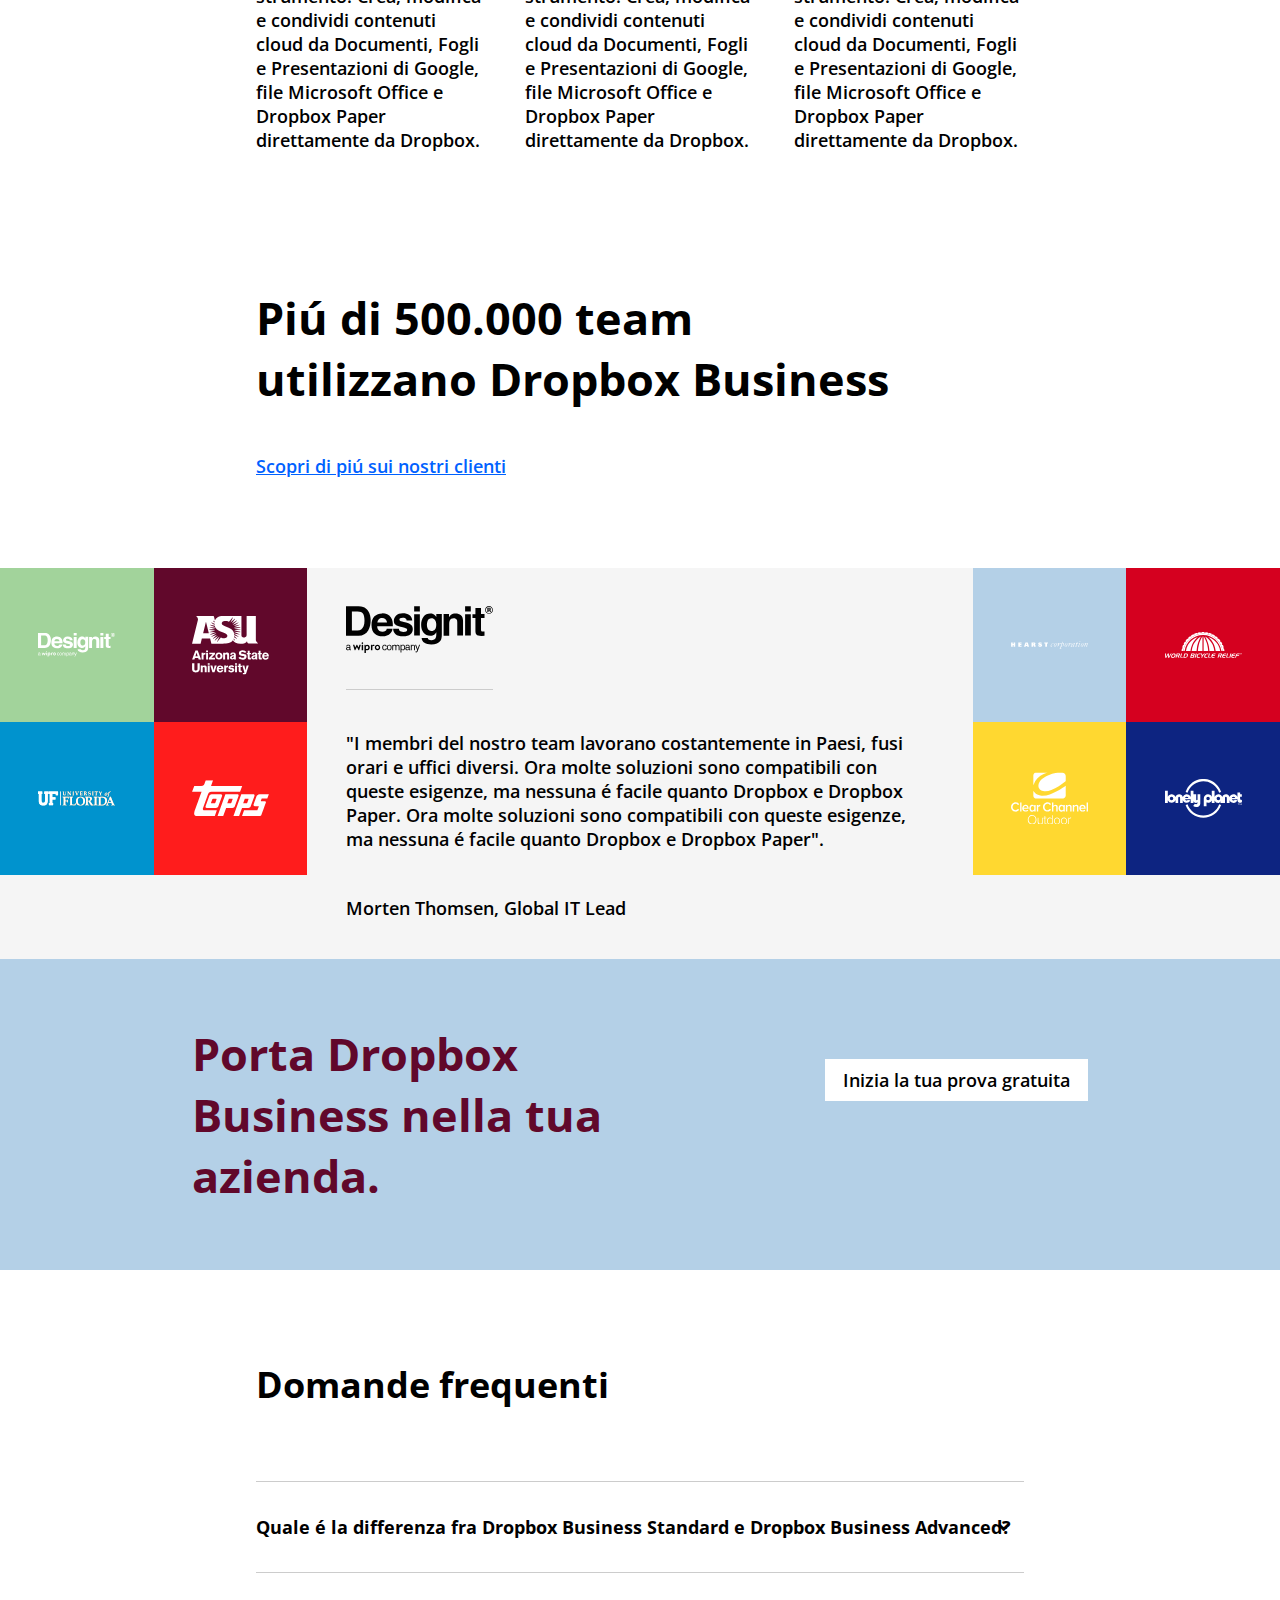
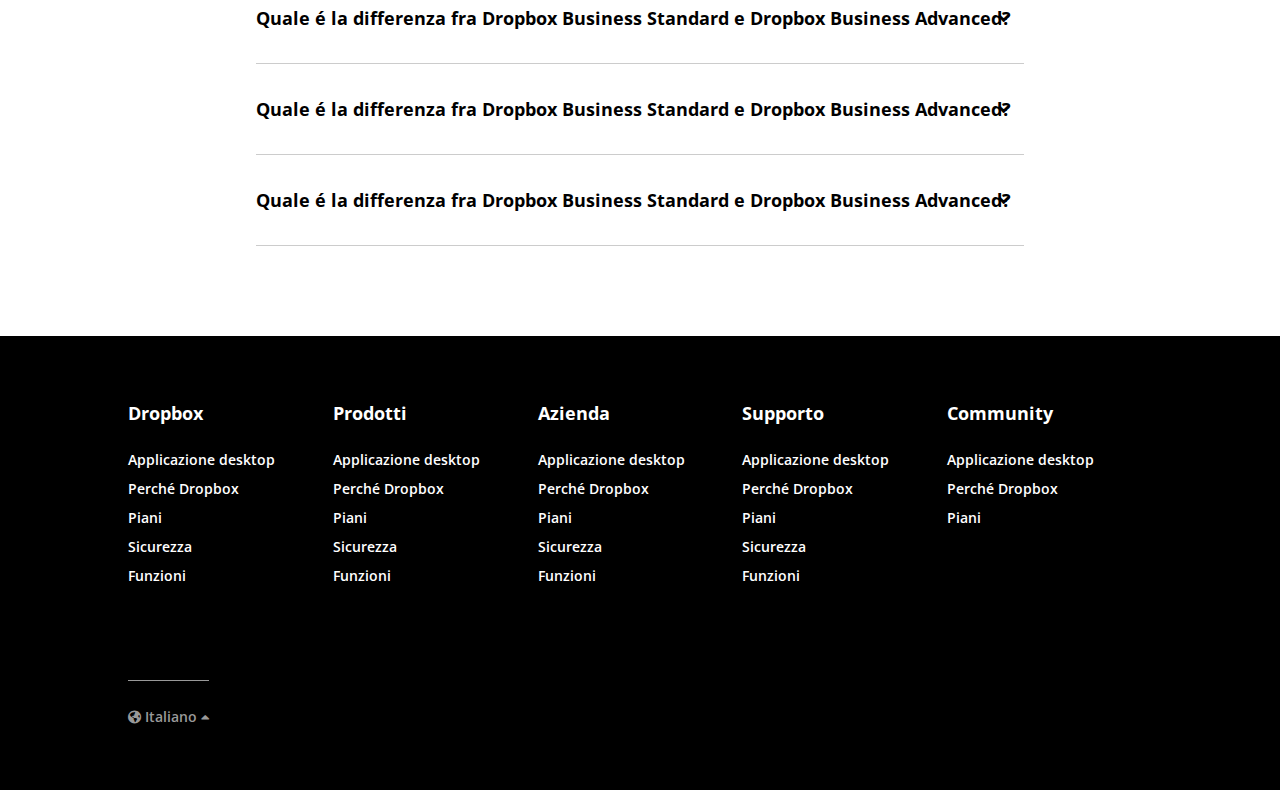
==== commit 68416912: "esercizio completo e corretto" ====
--- a/index.html
+++ b/index.html
@@ -25,7 +25,7 @@
             <nav id="nav" class="clearfix">
 
                 <!-- Logo -->
-                <img src="img/logo-small.png" alt="logo" class="logo">
+                <img src="img/logo-small.png" alt="logo" class="logo left">
     
                 <!-- Menu sinistra -->
                 <ul class="left">
@@ -52,7 +52,7 @@
 
             <h1>Tutto ci&oacute; che ti serve per il lavoro&comma; in un unico posto</h1>
 
-            <div class="left">
+            <div class="hero-text left">
 
                 <p>Finalmente tutti i tuoi strumenti, contenuti e collaboratori sono accessibili dallo stesso posto&period; Dropbox Business &eacute; pi&uacute; di uno spazio di archiviazione sicuro &colon; &eacute; un modo intelligente e integrato per ottimizzare il flusso di lavoro eistente&period;</p>
                 <!-- Start button -->
@@ -63,7 +63,7 @@
 
             </div>
 
-            <div class="right">
+            <div class="hero-img right">
                 <img src="img/jumbo.png" alt="jumbo">
             </div>
 
@@ -89,7 +89,7 @@
 
             <!-- Tabelle piani tariffari -->
             <!-- Piano tariffario Professional -->
-            <div class="column">
+            <div class="column left">
 
                 <!-- Head tabella -->
                 <h5><i class="far fa-user"></i> Singolo</h5>
@@ -102,22 +102,22 @@
                     <h6>/mese</h6>
 
                     <!-- Dati vari tabella -->
-                    <div class="clearfix data"><i class="far fa-user"></i><span> 1 utente</span></div>
-                    <div class="clearfix data"><i class="far fa-folder"></i><span> 3 TB di archiviazzione sicuro</span></div>
-                    <div class="clearfix data"><i class="fas fa-pen"></i><span> Funzioni di produttivit&aacute; premium e condivisione file semplice e sicura</span></div>
+                    <div class="clearfix data"><i class="far fa-user left"></i><span> 1 utente</span></div>
+                    <div class="clearfix data"><i class="far fa-folder left"></i><span> 3 TB di archiviazzione sicuro</span></div>
+                    <div class="clearfix data"><i class="fas fa-pen left"></i><span> Funzioni di produttivit&aacute; premium e condivisione file semplice e sicura</span></div>
 
                     <!-- Trial button -->
                     <a href="#" class="button trial">Prova gratis per 30 giorni</a>
                     <div class="buy-now"><span>oppure</span> <a href="#">acquista ora</a></div>
                     
                     <!-- Lista punti salienti -->
-                    <h4>Punti salienti del piano</h4>
+                    <h5>Punti salienti del piano</h5>
                     <ul>
-                        <li class="clearfix data"><i class="fas fa-check"></i><span>Invia file fino a 100 GB con Dropbox Transfert</span></li>
-                        <li class="clearfix data"><i class="fas fa-check"></i><span>Cartella oflline su dispositivi mobili</span></li>
-                        <li class="clearfix data"><i class="fas fa-check"></i><span>Pulizia remota dell'account</span></li>
-                        <li class="clearfix data"><i class="fas fa-check"></i><span>Filigrana documento</span></li>
-                        <li class="clearfix data"><i class="fas fa-check"></i><span>Assistenza prioritaria vie email e chat</span></li>                        
+                        <li class="clearfix data"><i class="fas fa-check left"></i><span>Invia file fino a 100 GB con Dropbox Transfert</span></li>
+                        <li class="clearfix data"><i class="fas fa-check left"></i><span>Cartella oflline su dispositivi mobili</span></li>
+                        <li class="clearfix data"><i class="fas fa-check left"></i><span>Pulizia remota dell'account</span></li>
+                        <li class="clearfix data"><i class="fas fa-check left"></i><span>Filigrana documento</span></li>
+                        <li class="clearfix data"><i class="fas fa-check left"></i><span>Assistenza prioritaria vie email e chat</span></li>                        
                     </ul>
 
                 </div>
@@ -125,7 +125,7 @@
             </div>
 
             <!-- Piano tariffario Standard -->
-            <div class="column margin">
+            <div class="column left margin">
 
                 <!-- Head tabella -->
                 <h5><i class="far fa-building"></i> Team</h5>
@@ -138,23 +138,23 @@
                     <h6>/ utente/ mese&comma; a partire da 3 utenti</h6>
 
                     <!-- Dati vari tabella -->
-                    <div class="clearfix data"><i class="fas fa-user-plus"></i><span> 1 utente</span></div>
-                    <div class="clearfix data"><i class="far fa-folder"></i><span> 3 TB di archiviazzione sicuro</span></div>
-                    <div class="clearfix data"><i class="far fa-smile"></i><span> Funzioni di produttivit&aacute; premium e condivisione file semplice e sicura</span></div>
+                    <div class="clearfix data"><i class="fas fa-user-plus left"></i><span> 1 utente</span></div>
+                    <div class="clearfix data"><i class="far fa-folder left"></i><span> 3 TB di archiviazzione sicuro</span></div>
+                    <div class="clearfix data"><i class="far fa-smile left"></i><span> Funzioni di produttivit&aacute; premium e condivisione file semplice e sicura</span></div>
 
                     <!-- Trial button -->
                     <a href="#" class="button trial">Prova gratis per 30 giorni</a>
                     <div class="buy-now"><span>oppure</span> <a href="#">acquista ora</a></div>
                     
                     <!-- Lista punti salienti -->
-                    <h4>Punti salienti del piano</h4>
+                    <h5>Punti salienti del piano</h5>
                     <ul>
-                        <li class="clearfix data"><i class="fas fa-check"></i><span>Invia file fino a 100 GB con Dropbox Transfert</span></li>
-                        <li class="clearfix data"><i class="fas fa-check"></i><span>Cartella oflline su dispositivi mobili</span></li>
-                        <li class="clearfix data"><i class="fas fa-check"></i><span>Pulizia remota dell'account</span></li>
-                        <li class="clearfix data"><i class="fas fa-check"></i><span>Filigrana documento</span></li>
-                        <li class="clearfix data"><i class="fas fa-check"></i><span>Assistenza prioritaria vie email e chat</span></li>                        
-                        <li class="clearfix data"><i class="fas fa-check"></i><span>Assistenza prioritaria vie email e chat</span></li>                                                
+                        <li class="clearfix data"><i class="fas fa-check left"></i><span>Invia file fino a 100 GB con Dropbox Transfert</span></li>
+                        <li class="clearfix data"><i class="fas fa-check left"></i><span>Cartella oflline su dispositivi mobili</span></li>
+                        <li class="clearfix data"><i class="fas fa-check left"></i><span>Pulizia remota dell'account</span></li>
+                        <li class="clearfix data"><i class="fas fa-check left"></i><span>Filigrana documento</span></li>
+                        <li class="clearfix data"><i class="fas fa-check left"></i><span>Assistenza prioritaria vie email e chat</span></li>                        
+                        <li class="clearfix data"><i class="fas fa-check left"></i><span>Assistenza prioritaria vie email e chat</span></li>                                                
                     </ul>
 
                 </div>                
@@ -162,7 +162,7 @@
             </div>
 
             <!-- Piano tariffario Advanced -->
-            <div class="column">
+            <div class="column left">
 
                 <!-- Head tabella -->
                 <h5><i class="far fa-building"></i> Team</h5>
@@ -175,23 +175,23 @@
                     <h6>/ utente/ mese&comma; a partire da 3 utenti</h6>
 
                     <!-- Dati vari tabella -->
-                    <div class="clearfix data"><i class="fas fa-user-plus"></i><span> 1 utente</span></div>
-                    <div class="clearfix data"><i class="far fa-smile"></i><span> 3 TB di archiviazzione sicuro</span></div>
-                    <div class="clearfix data"><i class="fas fa-pen"></i><span> Funzioni di produttivit&aacute; premium e condivisione file semplice e sicura</span></div>
+                    <div class="clearfix data"><i class="fas fa-user-plus left"></i><span> 1 utente</span></div>
+                    <div class="clearfix data"><i class="far fa-smile left"></i><span> 3 TB di archiviazzione sicuro</span></div>
+                    <div class="clearfix data"><i class="fas fa-pen left"></i><span> Funzioni di produttivit&aacute; premium e condivisione file semplice e sicura</span></div>
 
                     <!-- Trial button -->
                     <a href="#" class="button trial">Prova gratis per 30 giorni</a>
                     <div class="buy-now"><span>oppure</span> <a href="#">acquista ora</a></div>
                     
                     <!-- Lista punti salienti -->
-                    <h4>Punti salienti del piano</h4>
+                    <h5>Punti salienti del piano</h5>
                     <ul>
-                        <li class="clearfix data"><i class="fas fa-check"></i><span>Invia file fino a 100 GB con Dropbox Transfert</span></li>
-                        <li class="clearfix data"><i class="fas fa-check"></i><span>Cartella oflline su dispositivi mobili</span></li>
-                        <li class="clearfix data"><i class="fas fa-check"></i><span>Pulizia remota dell'account</span></li>
-                        <li class="clearfix data"><i class="fas fa-check"></i><span>Filigrana documento</span></li>
-                        <li class="clearfix data"><i class="fas fa-check"></i><span>Assistenza prioritaria vie email e chat</span></li>                        
-                        <li class="clearfix data"><i class="fas fa-check"></i><span>Assistenza prioritaria vie email e chat</span></li>                        
+                        <li class="clearfix data"><i class="fas fa-check left"></i><span>Invia file fino a 100 GB con Dropbox Transfert</span></li>
+                        <li class="clearfix data"><i class="fas fa-check left"></i><span>Cartella oflline su dispositivi mobili</span></li>
+                        <li class="clearfix data"><i class="fas fa-check left"></i><span>Pulizia remota dell'account</span></li>
+                        <li class="clearfix data"><i class="fas fa-check left"></i><span>Filigrana documento</span></li>
+                        <li class="clearfix data"><i class="fas fa-check left"></i><span>Assistenza prioritaria vie email e chat</span></li>                        
+                        <li class="clearfix data"><i class="fas fa-check left"></i><span>Assistenza prioritaria vie email e chat</span></li>                        
                     </ul>
 
                 </div>                
@@ -199,7 +199,7 @@
             </div>
 
             <!-- Contatti info prezzi -->
-            <div class="column special">
+            <div class="column left special">
 
                 <!-- Head tabella -->
                 <h5><i class="far fa-building"></i> Team</h5>
@@ -208,10 +208,10 @@
                 <div class="plan special clearfix">
 
                     <!-- Contact button -->
-                    <a href="#" class="button contact">Contatta l&apos;ufficio venditore</a>
+                    <a href="#" class="button contact right">Contatta l&apos;ufficio venditore</a>
 
                     <h3>Enterprise</h3>
-                    <strong>Contatta l&apos;ufficio vendite per i prezzi</strong>
+                    <h5>Contatta l&apos;ufficio vendite per i prezzi</h5>
                     <p>Soluzioni personalizzate e supporto su misura per aiutare i professionisti IT nella gestione su qualsiasi scala&period;</p>
 
                 </div>
@@ -223,9 +223,9 @@
         <!-- Sezione contatti partner -->
         <section class="container clearfix">
 
-            <img class="partner-img" src="img/partner.png" alt="partner">
-
-            <div class="partner-text">
+            <img class="partner-img left" src="img/partner.png" alt="partner">
+
+            <div class="partner-text right">
 
                 <h3>Entra in contatto con un partner Dropbox</h3>
                 <p>Trova un partner Dropbox e HelloSign di fiducia&period; Ottieni le soluzioni e i servizi necessari per raggiungere i tuoi obiettivi aziendali&comma; tra cui implementazione&comma; gestione e supporto continui&period;</p>
@@ -237,7 +237,7 @@
         </section>
 
         <!-- Sezione funzionalita -->
-        <section class="container">
+        <section  id="features" class="container">
 
             <h2>Esegui pi&uacute; operazioni con Dropbox Business</h2>
 
@@ -245,31 +245,31 @@
             <div class="clearfix">
 
                 <!-- Prima feature -->
-                <div class="column box">
+                <div class="column left">
 
                     <img src="img/business-feature-switching-tools.png" alt="img1">
 
-                    <h3>Passa di meno da uno strumento all&apos;altro</h3>
+                    <h4>Passa di meno da uno strumento all&apos;altro</h4>
                     <p>Porta al termine le attivit&aacute; quotidiane con un solo strumento&period; Crea&comma; modifica e condividi contenuti cloud da Documenti&comma; Fogli e Presentazioni di Google&comma; file Microsoft Office e Dropbox Paper direttamente da Dropbox&period;</p>
 
                 </div>
                 
                 <!-- Seconda feature -->
-                <div class="column box margin">
+                <div class="column left margin">
 
                     <img src="img/business-feature-coordinate-it.png" alt="img2">
 
-                    <h3>Passa di meno da uno strumento all&apos;altro</h3>
+                    <h4>Passa di meno da uno strumento all&apos;altro</h4>
                     <p>Porta al termine le attivit&aacute; quotidiane con un solo strumento&period; Crea&comma; modifica e condividi contenuti cloud da Documenti&comma; Fogli e Presentazioni di Google&comma; file Microsoft Office e Dropbox Paper direttamente da Dropbox&period;</p>
 
                 </div>     
                 
                 <!-- Terza feature -->
-                <div class="column box">
+                <div class="column left">
 
                     <img src="img/business-feature-multi-device.png" alt="img3">
 
-                    <h3>Passa di meno da uno strumento all&apos;altro</h3>
+                    <h4>Passa di meno da uno strumento all&apos;altro</h4>
                     <p>Porta al termine le attivit&aacute; quotidiane con un solo strumento&period; Crea&comma; modifica e condividi contenuti cloud da Documenti&comma; Fogli e Presentazioni di Google&comma; file Microsoft Office e Dropbox Paper direttamente da Dropbox&period;</p>
 
                 </div> 
@@ -281,31 +281,31 @@
             <div class="clearfix">
 
                 <!-- Quarta feature -->
-                <div class="column box">
+                <div class="column left">
 
                     <img src="img/business-feature-integrations-it.png" alt="img4">
 
-                    <h3>Passa di meno da uno strumento all&apos;altro</h3>
+                    <h4>Passa di meno da uno strumento all&apos;altro</h4>
                     <p>Porta al termine le attivit&aacute; quotidiane con un solo strumento&period; Crea&comma; modifica e condividi contenuti cloud da Documenti&comma; Fogli e Presentazioni di Google&comma; file Microsoft Office e Dropbox Paper direttamente da Dropbox&period;</p>
 
                 </div>
                 
                 <!-- Quinta feature -->
-                <div class="column box margin">
+                <div class="column left margin">
 
                     <img src="img/business-feature-send-files-it.png" alt="img5">
 
-                    <h3>Passa di meno da uno strumento all&apos;altro</h3>
+                    <h4>Passa di meno da uno strumento all&apos;altro</h4>
                     <p>Porta al termine le attivit&aacute; quotidiane con un solo strumento&period; Crea&comma; modifica e condividi contenuti cloud da Documenti&comma; Fogli e Presentazioni di Google&comma; file Microsoft Office e Dropbox Paper direttamente da Dropbox&period;</p>
 
                 </div>     
                 
                 <!-- Sesta feature -->
-                <div class="column box">
+                <div class="column left">
 
                     <img src="img/business-feature-security.png" alt="img6">
 
-                    <h3>Passa di meno da uno strumento all&apos;altro</h3>
+                    <h4>Passa di meno da uno strumento all&apos;altro</h4>
                     <p>Porta al termine le attivit&aacute; quotidiane con un solo strumento&period; Crea&comma; modifica e condividi contenuti cloud da Documenti&comma; Fogli e Presentazioni di Google&comma; file Microsoft Office e Dropbox Paper direttamente da Dropbox&period;</p>
 
                 </div> 
@@ -314,7 +314,7 @@
 
         </section>
 
-        <!-- Sezione aziende clienti -->
+        <!-- Sezione carosello -->
         <section id="carousel">
 
             <div class="container">
@@ -330,10 +330,10 @@
             </div>
 
             <!-- Loghi e presentazioni clienti -->
-            <div class="clearfix clients">
+            <div class="clearfix carousel-container">
 
                 <!-- Prima colonna -->
-                <aside class="small-part float-left">
+                <aside class="side-part left">
 
                     <!-- Primo logo -->
                     <div class="client-logo designit">
@@ -347,7 +347,7 @@
                 </aside>
 
                 <!-- Seconda colonna -->
-                <aside class="small-part float-left">
+                <aside class="side-part left">
 
                     <!-- Terzo logo -->
                     <div class="client-logo asu">
@@ -361,7 +361,7 @@
                 </aside>
 
                 <!-- Presentazione cliente -->
-                <div class="main-part">
+                <div class="main-part left">
 
                     <img src="img/designit.svg" alt="client-logo-1">
 
@@ -371,7 +371,7 @@
                 </div>
 
                 <!-- Terza colonna -->
-                <aside class="small-part float-right">
+                <aside class="side-part right">
 
                     <!-- Quinto logo -->
                     <div class="client-logo world">
@@ -385,7 +385,7 @@
                 </aside>
 
                 <!-- Quarta colonna -->
-                <aside class="small-part float-right">
+                <aside class="side-part right">
 
                     <!-- Settimo logo -->
                     <div class="client-logo hearts">
@@ -403,9 +403,9 @@
             <!-- Join Dropbox -->
             <div class="join clearfix">
 
-                <h2>Porta Dropbox Business nella tua azienda&period;</h2>
-
-                <a href="#" class="button start">Inizia la tua prova gratuita</a>
+                <h2 class="left">Porta Dropbox Business nella tua azienda&period;</h2>
+
+                <a href="#" class="button start right">Inizia la tua prova gratuita</a>
 
             </div>
 
@@ -433,8 +433,8 @@
         <div id="foot" class="clearfix">
 
             <!-- Dropbox -->
-            <ul>
-                <li><h3>Dropbox</h3></li>
+            <ul class="left">
+                <li><h4>Dropbox</h4></li>
                 <li><a href="#">Applicazione desktop</a></li>
                 <li><a href="#">Perch&eacute; Dropbox</a></li>
                 <li><a href="#">Piani</a></li>
@@ -443,8 +443,8 @@
             </ul>
 
             <!-- Prodotti -->
-            <ul>
-                <li><h3>Prodotti</h3></li>
+            <ul class="left">
+                <li><h4>Prodotti</h4></li>
                 <li><a href="#">Applicazione desktop</a></li>
                 <li><a href="#">Perch&eacute; Dropbox</a></li>
                 <li><a href="#">Piani</a></li>
@@ -453,8 +453,8 @@
             </ul>
 
             <!-- Azienda -->
-            <ul>
-                <li><h3>Azienda</h3></li>
+            <ul class="left">
+                <li><h4>Azienda</h4></li>
                 <li><a href="#">Applicazione desktop</a></li>
                 <li><a href="#">Perch&eacute; Dropbox</a></li>
                 <li><a href="#">Piani</a></li>
@@ -463,8 +463,8 @@
             </ul>
 
             <!-- Supporto -->
-            <ul>
-                <li><h3>Supporto</h3></li>
+            <ul class="left">
+                <li><h4>Supporto</h4></li>
                 <li><a href="#">Applicazione desktop</a></li>
                 <li><a href="#">Perch&eacute; Dropbox</a></li>
                 <li><a href="#">Piani</a></li>
@@ -473,8 +473,8 @@
             </ul>
 
             <!-- Community -->
-            <ul>
-                <li><h3>Community</h3></li>
+            <ul class="left">
+                <li><h4>Community</h4></li>
                 <li><a href="#">Applicazione desktop</a></li>
                 <li><a href="#">Perch&eacute; Dropbox</a></li>
                 <li><a href="#">Piani</a></li>
--- a/css/style.css
+++ b/css/style.css
@@ -34,6 +34,23 @@
     background-color: #0061ff;
 }
 
+ul {
+    list-style-type: none;
+}
+
+h2 {
+    font-size: 2.5em;
+    margin-bottom: 5vh;
+}
+
+h3 {
+    font-size: 2em;
+}
+
+h5 {
+    font-size: 1em;
+}
+
 /* Stile header */
 
 /* Stile barra di navigazione */
@@ -45,15 +62,11 @@
 #nav {
     width: 100%;
     line-height: 8vh;
+    vertical-align: middle;
     background-color: #fff;
-    vertical-align: middle;
     padding: 0 2%;  
     position: fixed;
     z-index: 999;
-}
-
-#nav ul {
-    list-style-type: none;
 }
 
 #nav ul li {
@@ -70,12 +83,10 @@
 }
 
 #nav .button {
-    background-color: #0061ff;
     color: #fff;
 }
 
 #nav .logo {
-    float: left;
     height: 4vh;
     margin: 2vh 0;
     object-fit: none;
@@ -84,7 +95,6 @@
 /* Stile hero */
 #hero {
     width: 100%;
-    height: 75vh;
     background-color: #b4d0e7;
     padding: 4% 10%;
     margin-bottom: 20vh;
@@ -95,29 +105,24 @@
     margin-bottom: 4vh;
 }
 
-#hero .left {
-    width: 30%;
-}
-
-#hero .right {
-    width: 60%;
-    position: relative;
-}
-
-#hero p {
-    margin-top: 2vh;
-    margin-bottom: 4vh;
+.hero-text {
+    width: 25%;
+}
+.hero-img {
+    width: 65%;
+    margin-bottom: -10%;
 }
 
 #hero img {
-    margin-top: 2vh;
-    width: 100%;
-    height: auto;
-    object-fit: cover;
-    position: absolute;
+    width: 100%;
+}
+
+.button.start {
+    margin: 4vh auto;
 }
 
 .fa-arrow-down {
+    margin-top: 4vh;
     font-size: 3em;
     color: #000;
 }
@@ -126,11 +131,6 @@
 .container {
     width: 60%;
     margin: 10vh auto;
-}
-
-.container h2 {
-    font-size: 2.5em;
-    margin-bottom: 5vh;
 }
 
 /* Stile checkbox */
@@ -154,13 +154,10 @@
 }
 
 /* Stile tabelle piani tariffari */
-
 .column {
     margin-top: 5vh;
-    float: left;
     width: 30%;
     border: 1px solid #ccc;
-    /* height: 130vh; */
 }
 
 .column.margin {
@@ -188,9 +185,6 @@
 .plan *{
     margin-bottom: 2vh;
 }
-.plan h3 {
-    font-size: 2em;
-}
 
 .plan h6 {
     margin-top: 2vh;
@@ -198,20 +192,22 @@
     color: #999;
 }
 
+.plan ul li i {
+    color: #0061ff;
+}
+
 .plan .data {
     width: 100%;
     font-size: 0.75em;
 }
 
 .data i {
-    width: 7%;
+    width: 10%;
     margin-top: 0.25em;
-    float: left;
 }
 
 .data span {
-    width: 93%;
-    float: left;
+    width: 90%;
 }
 
 .trial {
@@ -220,23 +216,11 @@
 
 .buy-now span {
     display: inline-block;
-    height: 50px;
+    padding-bottom: 4vh;
     border-bottom: 1px solid #ccc;
 }
 
 .buy-now a {
-    color: #0061ff;
-}
-
-.plan h4 {
-    margin-top: 4vh;
-}
-
-.plan ul {
-    list-style-type: none;   
-}
-
-.plan ul li i {
     color: #0061ff;
 }
 
@@ -252,28 +236,18 @@
     font-size: 0.80em;
 }
 
-.plan.special .contact {
-    float: right;
-}
-
 /* Stile sezione contatti partner */
 .partner-img {
-    float: left;
     width: 50%;
     height: auto;
 }
 
 .partner-text {
-    float: right;
     width: 45%;
 }
 
 .partner-text *{
     margin-top: 4vh;
-}
-
-.partner-text h3 {
-    font-size: 2em;
 }
 
 .button.partner {
@@ -283,16 +257,15 @@
 }
 
 /* Stile sezione funzionalita */
-.column.box {
+#features .column {
     border: none;
 }
 
-.box img {
-    width: 100%;
-    height: auto;
-}
-
-.box h3 {
+#features .column img {
+    width: 100%;
+}
+
+#features .column h4 {
     font-size: 1.5em;
     margin-bottom: 2vh;
 }
@@ -302,28 +275,25 @@
     width: 100%;
 }
 
+#carousel .carousel-container {
+    width: 100%;
+    background-color: #f5f5f5;
+}
+
 #carousel .container a {
     color: #0061ff;
 }
 
-#carousel .clients {
-    width: 100%;
-    background-color: #f5f5f5;
-}
-
 /* Stile presentazioni */
 #carousel .main-part {
-    float: left;
-    width: 40vw;
-    max-height: 100vh;
-    padding: 2% 4%;
+    width: calc(100% - (12vw * 4));
+    padding: 3% 3%;
 }
 
 .main-part img {
     width: 25%;
-    height: auto;
-    padding-bottom: 5vh;
-    margin-bottom: 5vh;
+    padding-bottom: 4vh;
+    margin-bottom: 4vh;
     border-bottom: 1px solid #ccc;
 }
 
@@ -332,29 +302,19 @@
 }
 
 /* Stile loghi */
-#carousel .small-part{
+#carousel .side-part{
     width: 12vw;
-    height: 24vw;
-}
-
-.small-part.float-left {
-    float: left;
-}
-
-.small-part.float-right {
-    float: right;
-}
-
-.small-part .client-logo {
+    height: calc(12vw * 2);
+}
+
+.client-logo {
     width: 100%;
     height: 50%;
-
     text-align: center;
 }
 
 .client-logo img {
-    width: 60%;
-    height: auto;
+    width: 50%;
     margin-top: 50%;
     transform: translate(0, -50%);
     filter: invert(100%);
@@ -396,18 +356,16 @@
 .join {
     background-color: #b4d0e7;
     width: 100%;
-    padding: 8% 16%;
+    padding: 5% 15%;
 }
 
 .join h2 {
-    float: left;
-    font-size: 2.5em;
     color: #61082b;
     width: 50%;
+    margin: 0 auto;
 }
 
 .join .button {
-    float: right;
     color: #000;
     background-color: #fff;
 }
@@ -443,14 +401,12 @@
 }
 
 #foot ul {
-    list-style-type: none;
-    float: left;
     width: 20%;
     color: #fff;
     line-height: 1.5em;
 }
 
-#foot ul li h3 {
+#foot ul li h4 {
     margin-bottom: 2vh;
 }
 
